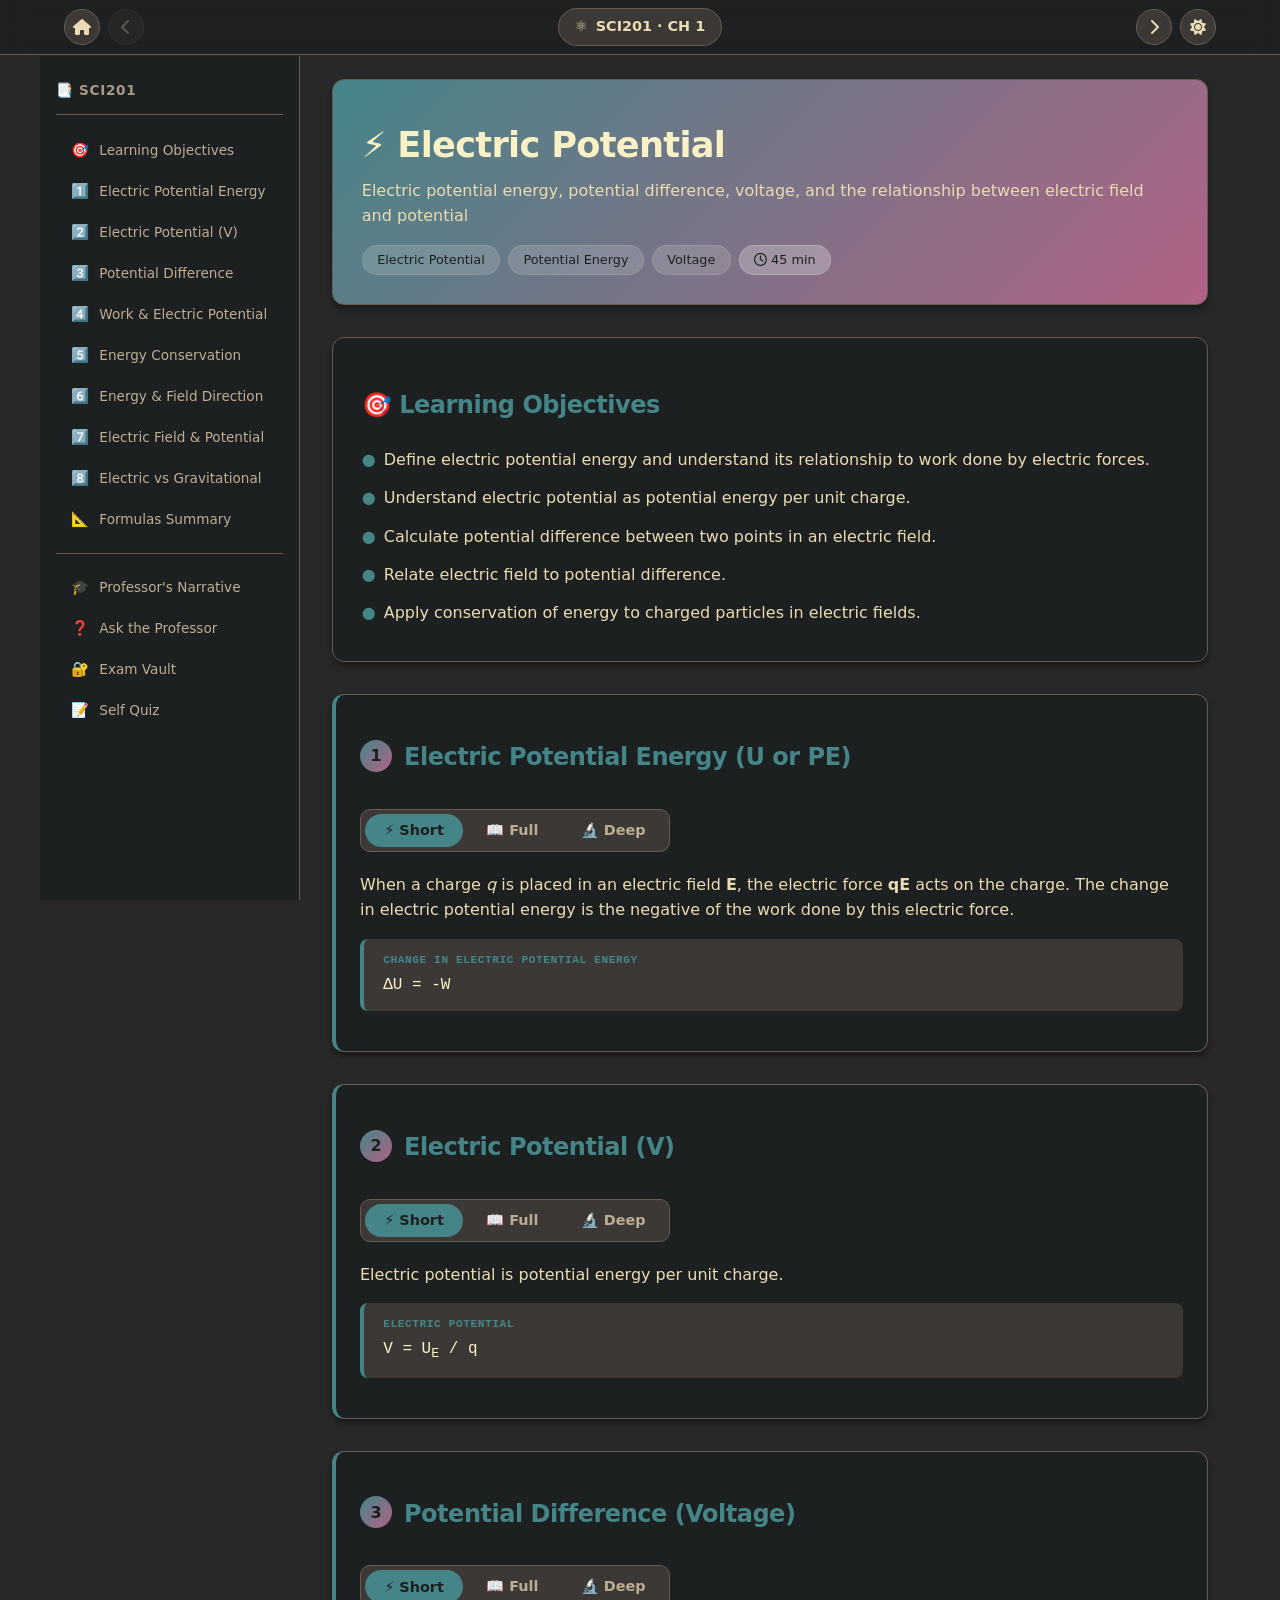
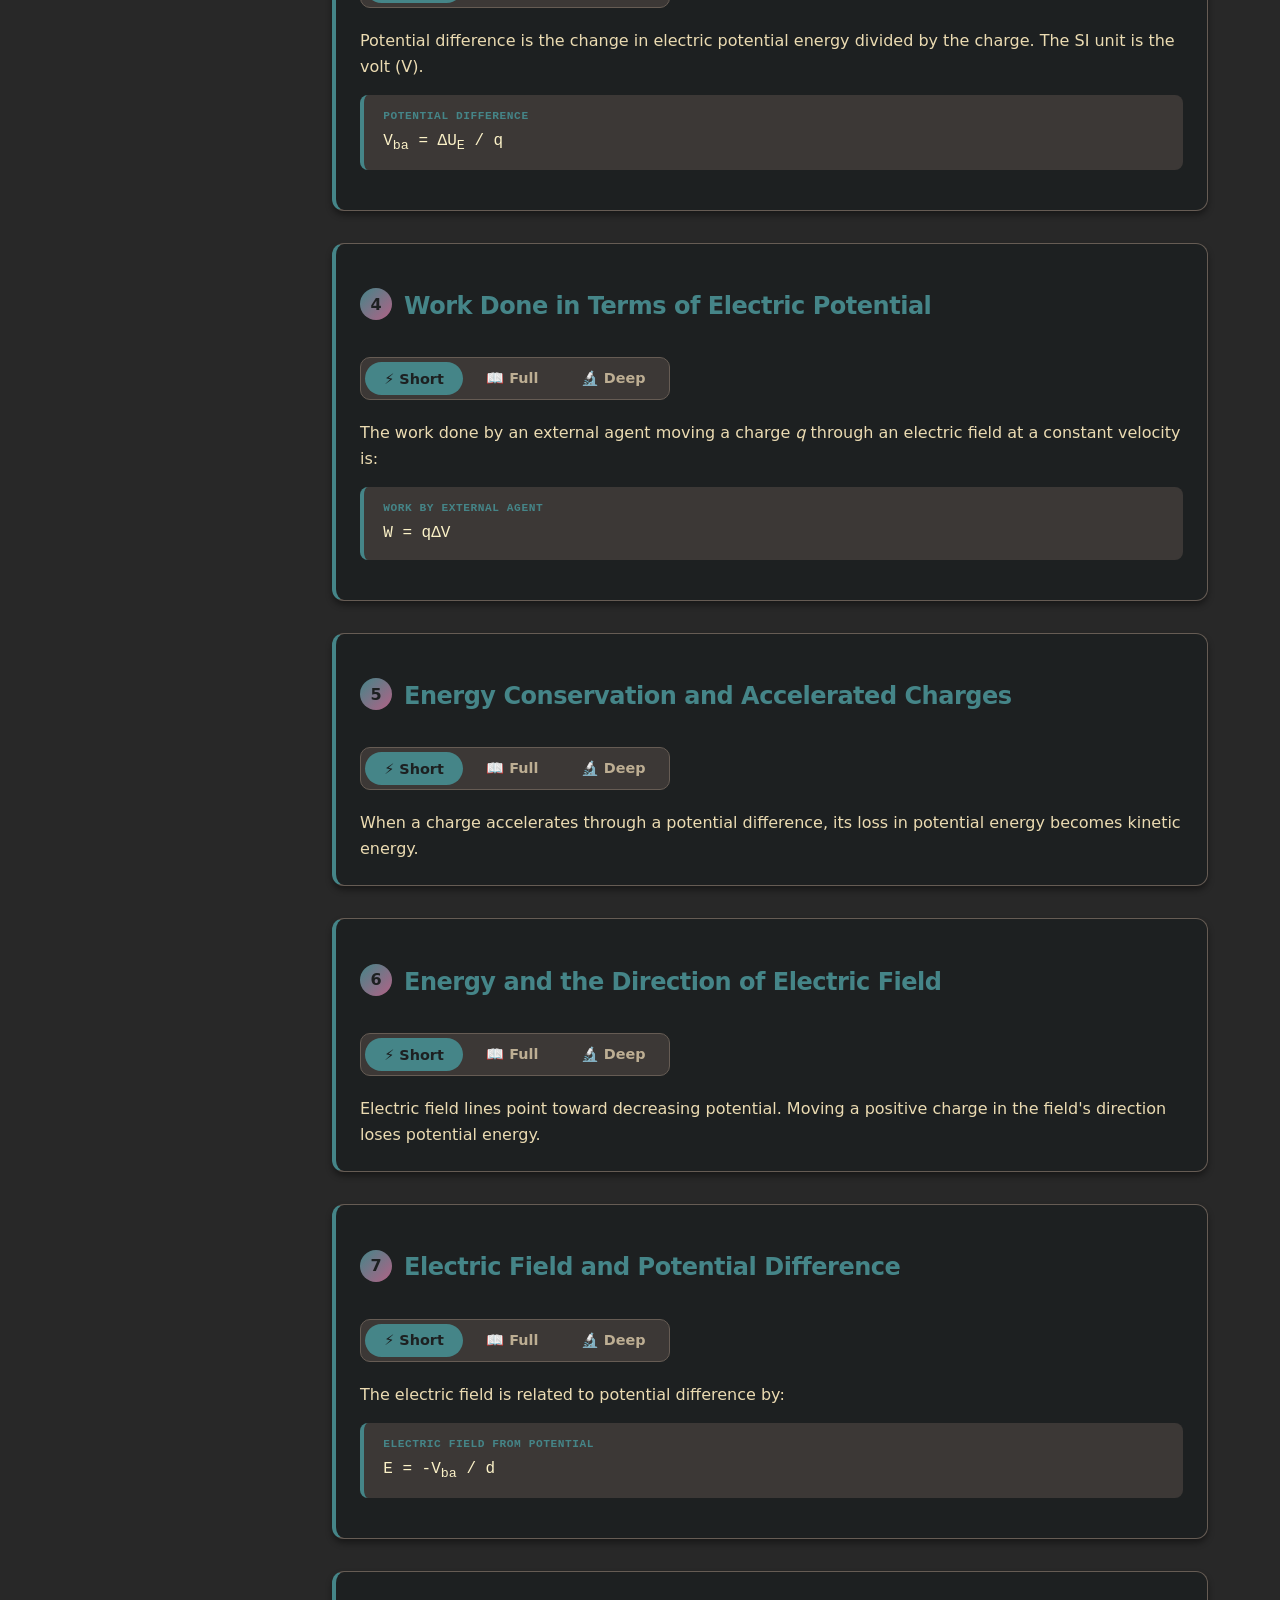
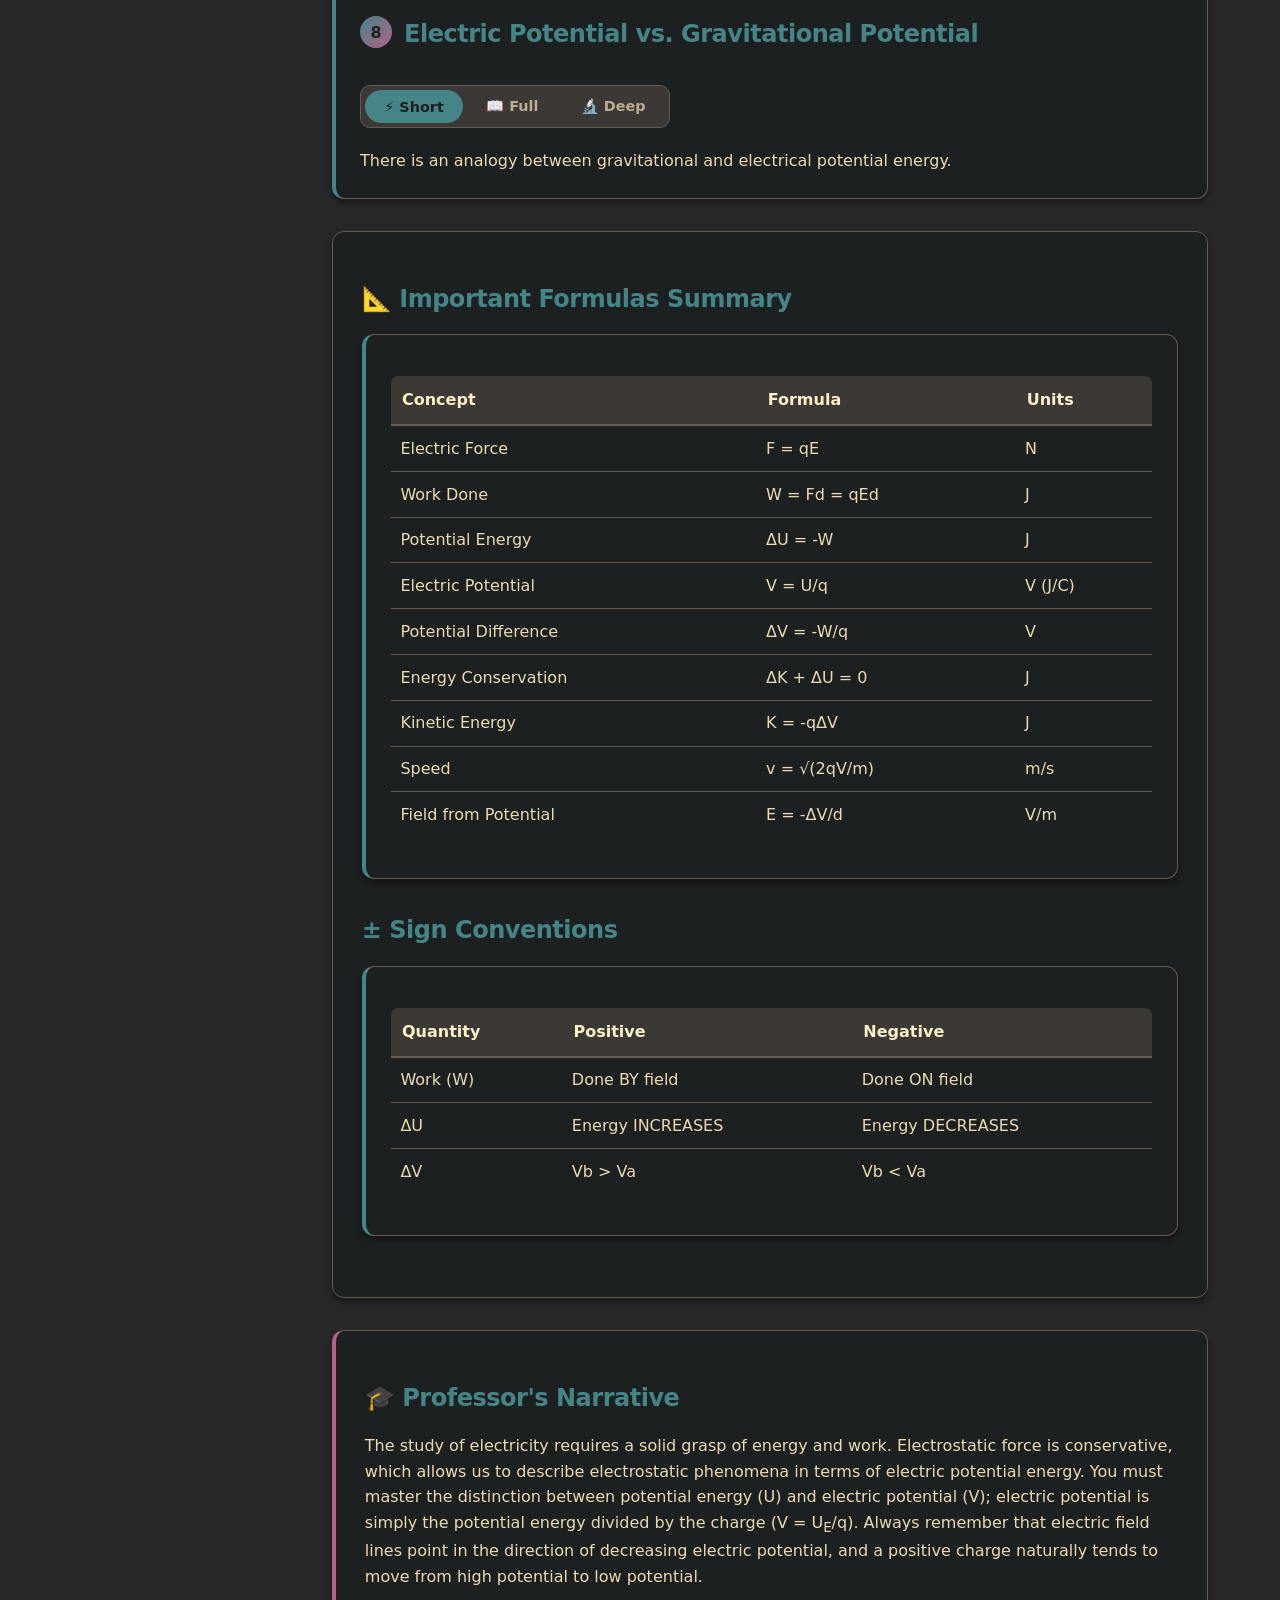
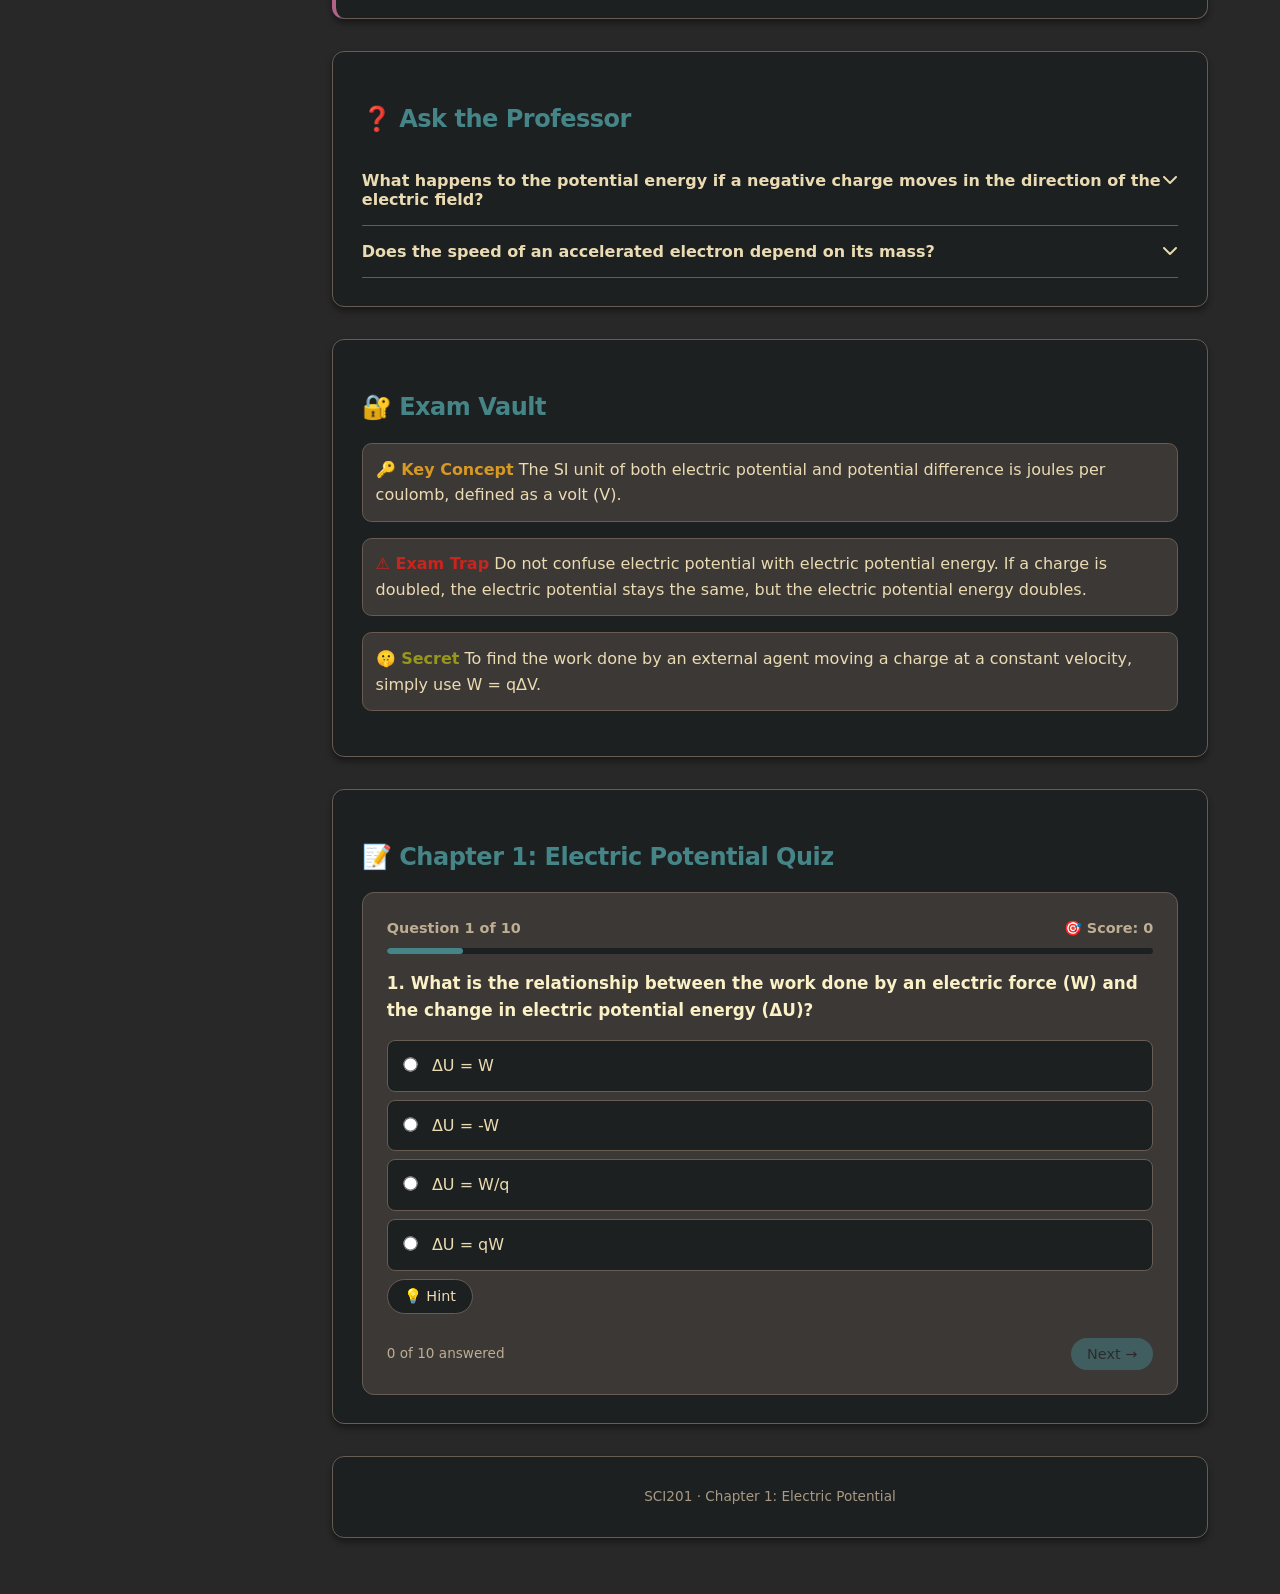
==== chapters/chapter1.html @ 14d522ec "Update badges with concept counts and quiz completion tracking" ====
<!doctype html>
<html lang="en">
    <head>
        <meta charset="UTF-8" />
        <meta
            name="viewport"
            content="width=device-width, initial-scale=1.0, user-scalable=yes"
        />
        <title>Chapter 1: Electric Potential · SCI201</title>
        <link
            rel="stylesheet"
            href="https://cdnjs.cloudflare.com/ajax/libs/font-awesome/6.5.0/css/all.min.css"
        />
        <style>
            /* ================================================================
                GRUVBOX COLOR PALETTE
                ================================================================ */
            :root {
                --bg: #fbf1c7;
                --bg0_h: #f9f5d7;
                --bg0: #fbf1c7;
                --bg1: #ebdbb2;
                --bg2: #d5c4a1;
                --bg3: #bdae93;
                --bg4: #a89984;
                --fg: #3c3836;
                --fg0: #282828;
                --fg1: #3c3836;
                --fg2: #504945;
                --fg3: #665c54;
                --fg4: #7c6f64;
                --gray: #928374;
                --red: #9d0006;
                --green: #79740e;
                --yellow: #b57614;
                --blue: #076678;
                --purple: #8f3f71;
                --aqua: #427b58;
                --orange: #d65d0e;
                --surface: var(--bg0_h);
                --surface-alt: var(--bg1);
                --text: var(--fg1);
                --text-secondary: var(--fg3);
                --text-muted: var(--fg4);
                --border: var(--bg3);
                --border-light: var(--bg2);
                --primary: var(--blue);
                --primary-light: var(--bg2);
                --accent: var(--yellow);
                --success: var(--green);
                --danger: var(--red);
                --warning: var(--orange);
                --shadow-sm: 0 1px 2px rgba(0, 0, 0, 0.05);
                --shadow:
                    0 4px 6px rgba(0, 0, 0, 0.04), 0 1px 3px rgba(0, 0, 0, 0.06);
                --radius: 12px;
                --radius-sm: 8px;
                --transition: 0.2s ease;
                --sidebar-width: 260px;
            }

            [data-theme="dark"] {
                --bg: #282828;
                --bg0_h: #1d2021;
                --bg0: #282828;
                --bg1: #3c3836;
                --bg2: #504945;
                --bg3: #665c54;
                --bg4: #7c6f64;
                --fg: #ebdbb2;
                --fg0: #fbf1c7;
                --fg1: #ebdbb2;
                --fg2: #d5c4a1;
                --fg3: #bdae93;
                --fg4: #a89984;
                --gray: #928374;
                --red: #cc241d;
                --green: #98971a;
                --yellow: #d79921;
                --blue: #458588;
                --purple: #b16286;
                --aqua: #689d6a;
                --orange: #d65d0e;
                --surface: var(--bg0_h);
                --surface-alt: var(--bg1);
                --text: var(--fg1);
                --text-secondary: var(--fg3);
                --text-muted: var(--fg4);
                --border: var(--bg3);
                --border-light: var(--bg2);
                --primary: var(--blue);
                --primary-light: var(--bg2);
                --shadow-sm: 0 1px 2px rgba(0, 0, 0, 0.3);
                --shadow: 0 4px 6px rgba(0, 0, 0, 0.4);
            }

            * {
                margin: 0;
                padding: 0;
                box-sizing: border-box;
            }

            body {
                font-family:
                    system-ui,
                    -apple-system,
                    "Segoe UI",
                    Roboto,
                    sans-serif;
                background: var(--bg);
                color: var(--text);
                line-height: 1.6;
                transition:
                    background var(--transition),
                    color var(--transition);
                min-height: 100vh;
                max-width: 1200px;
                margin: 0 auto;
                overflow-x: hidden;
            }

            .sidebar {
                width: var(--sidebar-width);
                flex-shrink: 0;
                position: sticky;
                top: 56px;
                height: calc(100vh - 56px);
                background: var(--surface);
                border-inline-end: 1px solid var(--border);
                padding: 1.5rem 1rem;
                display: flex;
                flex-direction: column;
                overflow-y: auto;
                overflow-x: hidden;
                z-index: 10;
                transition:
                    background var(--transition),
                    border-color var(--transition);
            }
            .sidebar-header {
                font-weight: 700;
                font-size: 0.85rem;
                text-transform: uppercase;
                letter-spacing: 0.05em;
                color: var(--text-muted);
                margin-bottom: 1rem;
                padding-bottom: 0.75rem;
                border-bottom: 1px solid var(--border);
            }
            .sidebar-nav {
                list-style: none;
                padding: 0;
                margin: 0;
                display: flex;
                flex-direction: column;
                gap: 2px;
            }
            .sidebar-nav li a {
                display: block;
                padding: 0.5rem 0.75rem;
                border-radius: 6px;
                color: var(--text-secondary);
                text-decoration: none;
                font-size: 0.85rem;
                font-weight: 500;
                transition: all 0.15s ease;
                border-left: 3px solid transparent;
            }
            .sidebar-nav li a:hover {
                background: var(--surface-alt);
                color: var(--text);
                border-left-color: var(--border);
            }
            .sidebar-nav li a.active {
                background: var(--primary-light);
                color: var(--primary);
                font-weight: 600;
                border-left-color: var(--primary);
            }
            .sidebar-nav li a .emoji {
                margin-right: 6px;
                font-size: 0.9rem;
            }
            .sidebar-divider {
                border: none;
                border-top: 1px solid var(--border);
                margin: 0.75rem 0;
            }

            .main-wrapper {
                flex: 1;
                min-width: 0;
                padding: 1.5rem 2rem;
            }

            header,
            section,
            footer,
            .concept-card,
            .professor-card,
            .ask-section,
            .vault-section,
            .quiz-section {
                background: var(--surface);
                border-radius: var(--radius);
                padding: 1.8rem;
                margin-bottom: 2rem;
                box-shadow: var(--shadow);
                border: 1px solid var(--border);
            }
            header {
                background: linear-gradient(135deg, var(--blue), var(--purple));
                color: var(--bg0_h);
            }
            h1,
            h2,
            h3 {
                font-weight: 600;
                letter-spacing: -0.02em;
                color: var(--fg0);
                scroll-margin-top: 1rem;
            }
            h1 {
                font-size: 2.2rem;
                margin: 0.5rem 0 0.3rem;
            }
            h2 {
                font-size: 1.5rem;
                margin: 1.2rem 0 1rem;
                display: flex;
                align-items: center;
                gap: 0.5rem;
                color: var(--primary);
            }

            .nav-btn {
                background: var(--primary);
                border: none;
                color: var(--bg0_h);
                padding: 0.5rem 1rem;
                border-radius: 2rem;
                font-weight: 500;
                text-decoration: none;
                display: inline-flex;
                align-items: center;
                gap: 0.4rem;
                font-size: 0.9rem;
                cursor: pointer;
                transition: 0.2s;
                font-family: inherit;
            }
            .nav-btn:hover {
                filter: brightness(1.1);
                text-decoration: none;
                color: var(--bg0_h);
            }
            .nav-btn:disabled {
                opacity: 0.5;
                cursor: not-allowed;
            }

            .tag-list {
                display: flex;
                flex-wrap: wrap;
                gap: 0.5rem;
                margin-top: 1rem;
            }
            .tag {
                background: rgba(255, 255, 255, 0.15);
                color: var(--bg0_h);
                padding: 0.25rem 0.9rem;
                border-radius: 2rem;
                font-size: 0.8rem;
                font-weight: 500;
                border: 1px solid rgba(255, 255, 255, 0.1);
            }
            .tag--accent {
                background: rgba(255, 255, 255, 0.25);
                border-color: rgba(255, 255, 255, 0.2);
            }

            .objectives-list {
                list-style: none;
                padding-left: 0;
            }
            .objectives-list li {
                padding: 0.4rem 0;
                display: flex;
                align-items: baseline;
                gap: 0.5rem;
                color: var(--text);
            }
            .objectives-list li::before {
                content: "●";
                color: var(--primary);
                font-weight: bold;
            }

            .concept-card {
                border-left: 4px solid var(--primary);
                padding: 1.5rem;
                scroll-margin-top: 1rem;
            }
            .concept-header {
                display: flex;
                align-items: center;
                gap: 0.75rem;
                margin-bottom: 1rem;
            }
            .concept-number {
                background: linear-gradient(135deg, var(--blue), var(--purple));
                color: var(--bg0_h);
                width: 32px;
                height: 32px;
                border-radius: 50%;
                display: flex;
                align-items: center;
                justify-content: center;
                font-weight: 700;
            }

            .depth-tabs {
                display: inline-flex;
                gap: 4px;
                margin-bottom: 20px;
                background: var(--surface-alt);
                padding: 4px;
                border-radius: 10px;
                border: 1px solid var(--border);
            }
            .depth-tab {
                background: transparent;
                border: none;
                padding: 0.5rem 1.2rem;
                font-weight: 600;
                color: var(--text-secondary);
                cursor: pointer;
                border-radius: 2rem;
                transition: 0.2s;
                font-size: 0.9rem;
                font-family: inherit;
            }
            .depth-tab.active {
                background: var(--primary);
                color: var(--bg0_h);
            }
            .depth-content {
                display: none;
                animation: fade 0.2s ease;
                color: var(--text);
            }
            .depth-content.active {
                display: block;
            }
            @keyframes fade {
                from {
                    opacity: 0.3;
                }
                to {
                    opacity: 1;
                }
            }

            .formula {
                background: var(--surface-alt);
                padding: 0.8rem 1.2rem;
                border-radius: var(--radius-sm);
                margin: 1rem 0;
                font-family: "Courier New", monospace;
                font-weight: 500;
                border-left: 4px solid var(--primary);
                color: var(--fg0);
            }
            .label {
                display: block;
                font-size: 0.7rem;
                text-transform: uppercase;
                letter-spacing: 0.05em;
                color: var(--primary);
                margin-bottom: 0.2rem;
                font-weight: 600;
            }

            .note-box {
                background: var(--accent);
                border-left: 4px solid var(--orange);
                padding: 0.8rem 1rem;
                border-radius: 0.5rem;
                margin: 1.2rem 0;
                color: var(--bg0_h);
            }
            [data-theme="light"] .note-box {
                color: var(--fg0);
                background: var(--bg2);
            }

            .comparison-table-wrap {
                overflow-x: auto;
                margin: 1rem 0;
            }
            .comparison-table {
                width: 100%;
                border-collapse: collapse;
                background: var(--surface);
                border-radius: 0.5rem;
                overflow: hidden;
                border: 1px solid var(--border);
            }
            .comparison-table th {
                background: var(--surface-alt);
                padding: 0.7rem;
                text-align: left;
                color: var(--fg0);
                border-bottom: 2px solid var(--border);
            }
            .comparison-table td {
                padding: 0.6rem;
                border-bottom: 1px solid var(--border);
                color: var(--text);
            }

            .professor-card {
                border-left: 4px solid var(--purple);
            }
            .vault-entry {
                margin-bottom: 1rem;
                padding: 0.8rem;
                border-radius: 0.6rem;
                background: var(--surface-alt);
                border: 1px solid var(--border);
                color: var(--text);
            }
            .vault-type {
                font-weight: 700;
                margin-bottom: 0.3rem;
            }
            .vault-type--key {
                color: var(--accent);
            }
            .vault-type--trap {
                color: var(--red);
            }
            .vault-type--secret {
                color: var(--green);
            }

            .accordion-item {
                border-bottom: 1px solid var(--border);
            }
            .accordion-trigger {
                width: 100%;
                background: none;
                border: none;
                text-align: left;
                padding: 1rem 0;
                font-weight: 600;
                display: flex;
                justify-content: space-between;
                color: var(--text);
                cursor: pointer;
                font-family: inherit;
                font-size: 1rem;
            }
            .accordion-body {
                max-height: 0;
                overflow: hidden;
                transition: max-height 0.3s ease;
                padding: 0 0.5rem;
                color: var(--text-secondary);
            }
            .accordion-body.open {
                max-height: 200px;
                padding-bottom: 1rem;
            }

            .quiz-card {
                background: var(--surface-alt);
                border: 1px solid var(--border);
                padding: 1.5rem;
                border-radius: var(--radius);
            }
            .quiz-header {
                display: flex;
                justify-content: space-between;
                color: var(--text-secondary);
                margin-bottom: 0.5rem;
                font-weight: 600;
                font-size: 0.9rem;
            }
            .quiz-question {
                font-weight: 600;
                color: var(--fg0);
                margin: 1rem 0;
                font-size: 1.05rem;
                line-height: 1.6;
            }
            .quiz-options label {
                display: block;
                margin: 0.5rem 0;
                cursor: pointer;
                padding: 0.75rem 1rem;
                border-radius: var(--radius-sm);
                border: 1px solid var(--border);
                transition: 0.2s;
                background: var(--surface);
                color: var(--text);
            }
            .quiz-options label:hover {
                border-color: var(--primary);
                background: var(--bg2);
            }
            .quiz-options input[type="radio"] {
                margin-right: 10px;
                accent-color: var(--primary);
                transform: scale(1.1);
            }
            .quiz-feedback {
                background: var(--surface);
                padding: 0.8rem 1rem;
                border-radius: var(--radius-sm);
                margin-top: 1rem;
                border-left: 4px solid var(--primary);
                color: var(--text);
                line-height: 1.6;
            }
            .hidden {
                display: none !important;
            }
            button {
                cursor: pointer;
            }
            footer {
                text-align: center;
                font-size: 0.85rem;
                color: var(--text-muted);
                border-top: 1px solid var(--border);
            }

            #quiz-hint-btn,
            #quiz-prev-btn {
                background: var(--surface);
                color: var(--text);
                border: 1px solid var(--border);
            }
            #quiz-hint-btn:hover,
            #quiz-prev-btn:hover {
                background: var(--primary);
                color: var(--bg0_h);
                border-color: var(--primary);
            }
            #quiz-next-btn,
            #retry-btn {
                background: var(--primary);
                color: var(--bg0_h);
                border: none;
            }
            .score-display {
                color: var(--primary);
                font-weight: 700;
                font-size: 2rem;
            }

            .sidebar-toggle {
                display: none;
                background: var(--primary);
                color: var(--bg0_h);
                border: none;
                width: 40px;
                height: 40px;
                border-radius: 50%;
                font-size: 1.2rem;
                cursor: pointer;
                box-shadow: var(--shadow);
            }

            /* Toolbar */
            .toolbar {
                position: sticky;
                top: 0;
                z-index: 50;
                width: 100vw;
                left: 0;
                right: 0;
                background: rgba(251, 241, 199, 0.85);
                backdrop-filter: blur(12px);
                -webkit-backdrop-filter: blur(12px);
                border-bottom: 1px solid var(--border);
                padding: 0.5rem calc((100vw - 1200px) / 2 + 1.5rem);
                display: flex;
                align-items: center;
                justify-content: space-between;
                gap: 1rem;
                margin-left: calc(-50vw + 600px);
                margin-right: calc(-50vw + 600px);
            }
            [data-theme="dark"] .toolbar {
                background: rgba(29, 32, 33, 0.9);
            }
            .toolbar-left,
            .toolbar-right {
                display: flex;
                align-items: center;
                gap: 0.5rem;
            }
            .toolbar-center {
                display: flex;
                align-items: center;
                gap: 0.5rem;
                font-weight: 700;
                font-size: 0.9rem;
                color: var(--text);
                background: var(--surface-alt);
                padding: 0.4rem 1rem;
                border-radius: 2rem;
                border: 1px solid var(--border);
            }
            .toolbar-btn {
                background: var(--surface-alt);
                border: 1px solid var(--border);
                color: var(--text);
                width: 36px;
                height: 36px;
                border-radius: 50%;
                display: flex;
                align-items: center;
                justify-content: center;
                cursor: pointer;
                text-decoration: none;
                font-size: 1rem;
                transition: all 0.2s ease;
            }
            .toolbar-btn:hover {
                background: var(--primary);
                color: var(--bg0_h);
                border-color: var(--aqua);
            }
            .toolbar-btn.disabled-btn {
                opacity: 0.3;
                cursor: not-allowed;
                pointer-events: none;
            }

            /* MOBILE */
            @media (max-width: 900px) {
                body {
                    flex-direction: column;
                }
                .sidebar {
                    display: none !important;
                }
                .sidebar-toggle {
                    display: flex !important;
                    position: static !important;
                    margin: 0;
                }
                .toolbar-hamburger {
                    display: none !important;
                }
                .toolbar {
                    width: 100%;
                    margin-left: 0;
                    margin-right: 0;
                    padding: 0.5rem 1rem;
                    left: 0;
                    right: 0;
                }
                .concept-number {
                    min-width: 32px;
                    min-height: 32px;
                    width: auto;
                    height: auto;
                    padding: 0.25rem 0.5rem;
                    flex-shrink: 0;
                }
                html,
                body {
                    overflow-x: hidden;
                    width: 100%;
                }
                .main-wrapper {
                    padding: 1rem;
                    width: 100%;
                }
            }
    .scroll-top-btn { position: fixed; bottom: 2rem; right: 2rem; z-index: 100; background: var(--primary); color: var(--bg0_h); border: none; width: 44px; height: 44px; border-radius: 50%; font-size: 1.2rem; cursor: pointer; box-shadow: var(--shadow); display: none; align-items: center; justify-content: center; transition: all 0.3s ease; } .scroll-top-btn.visible { display: flex; } .scroll-top-btn:hover { filter: brightness(1.1); transform: translateY(-2px); } @media (max-width: 900px) { .scroll-top-btn { bottom: 1.5rem; right: 1.5rem; } }
        </style>
    </head>
    <body>
        <aside class="sidebar" id="sidebar">
            <div class="sidebar-header">📑 SCI201</div>
            <ul class="sidebar-nav">
                <li>
                    <a href="#objectives"
                        ><span class="emoji">🎯</span> Learning Objectives</a
                    >
                </li>
                <li>
                    <a href="#concept1"
                        ><span class="emoji">1️⃣</span> Electric Potential
                        Energy</a
                    >
                </li>
                <li>
                    <a href="#concept2"
                        ><span class="emoji">2️⃣</span> Electric Potential (V)</a
                    >
                </li>
                <li>
                    <a href="#concept3"
                        ><span class="emoji">3️⃣</span> Potential Difference</a
                    >
                </li>
                <li>
                    <a href="#concept4"
                        ><span class="emoji">4️⃣</span> Work & Electric
                        Potential</a
                    >
                </li>
                <li>
                    <a href="#concept5"
                        ><span class="emoji">5️⃣</span> Energy Conservation</a
                    >
                </li>
                <li>
                    <a href="#concept6"
                        ><span class="emoji">6️⃣</span> Energy & Field
                        Direction</a
                    >
                </li>
                <li>
                    <a href="#concept7"
                        ><span class="emoji">7️⃣</span> Electric Field &
                        Potential</a
                    >
                </li>
                <li>
                    <a href="#concept8"
                        ><span class="emoji">8️⃣</span> Electric vs
                        Gravitational</a
                    >
                </li>
                <li>
                    <a href="#formulas"
                        ><span class="emoji">📐</span> Formulas Summary</a
                    >
                </li>
                <hr class="sidebar-divider" />
                <li>
                    <a href="#narrative"
                        ><span class="emoji">🎓</span> Professor's Narrative</a
                    >
                </li>
                <li>
                    <a href="#ask-professor"
                        ><span class="emoji">❓</span> Ask the Professor</a
                    >
                </li>
                <li>
                    <a href="#exam-vault"
                        ><span class="emoji">🔐</span> Exam Vault</a
                    >
                </li>
                <li>
                    <a href="#quiz"><span class="emoji">📝</span> Self Quiz</a>
                </li>
            </ul>
        </aside>

        <div class="main-wrapper">
            <header>
                <h1>⚡ Electric Potential</h1>
                <p style="color: var(--fg)">
                    Electric potential energy, potential difference, voltage,
                    and the relationship between electric field and potential
                </p>
                <div class="tag-list">
                    <span class="tag">Electric Potential</span>
                    <span class="tag">Potential Energy</span>
                    <span class="tag">Voltage</span>
                    <span class="tag tag--accent"
                        ><i class="fa-regular fa-clock"></i> 45 min</span
                    >
                </div>
            </header>
            <main>
                <section id="objectives">
                    <h2>🎯 Learning Objectives</h2>
                    <ul class="objectives-list">
                        <li>
                            Define electric potential energy and understand its
                            relationship to work done by electric forces.
                        </li>
                        <li>
                            Understand electric potential as potential energy
                            per unit charge.
                        </li>
                        <li>
                            Calculate potential difference between two points in
                            an electric field.
                        </li>
                        <li>Relate electric field to potential difference.</li>
                        <li>
                            Apply conservation of energy to charged particles in
                            electric fields.
                        </li>
                    </ul>
                </section>

                <div class="concept-card" id="concept1">
                    <div class="concept-header">
                        <span class="concept-number">1</span>
                        <h2>Electric Potential Energy (U or PE)</h2>
                    </div>
                    <div class="depth-tabs">
                        <button class="depth-tab active" data-layer="short">
                            ⚡ Short</button
                        ><button class="depth-tab" data-layer="full">
                            📖 Full</button
                        ><button class="depth-tab" data-layer="deep">
                            🔬 Deep
                        </button>
                    </div>
                    <div data-layer="short" class="depth-content active">
                        <p>
                            When a charge <em>q</em> is placed in an electric
                            field <strong>E</strong>, the electric force
                            <strong>qE</strong> acts on the charge. The change
                            in electric potential energy is the negative of the
                            work done by this electric force.
                        </p>
                        <div class="formula">
                            <span class="label"
                                >Change in Electric Potential Energy</span
                            >
                            ΔU = -W
                        </div>
                    </div>
                    <div data-layer="full" class="depth-content">
                        <p>
                            Electrostatic force is conservative, which allows us
                            to describe electrostatic phenomena in terms of
                            electric potential energy. When a charge
                            <em>q</em> is free to move in an electric field
                            <strong>E</strong>, the electric field will do work
                            on the charge, given as:
                        </p>
                        <div class="formula">
                            <span class="label"
                                >Work Done by Electric Force</span
                            >
                            W = qEd
                        </div>
                        <p>
                            The change in electric potential energy of the
                            charge-field system is the negative of the work done
                            by the electric force:
                        </p>
                        <div class="formula">
                            <span class="label"
                                >Relationship Between Work and Potential
                                Energy</span
                            >
                            ΔU = -W
                        </div>
                    </div>
                    <div data-layer="deep" class="depth-content">
                        <p>
                            For a finite displacement of a charge from a high
                            potential point (a) to a low potential point (b),
                            the change of potential energy is:
                        </p>
                        <div class="formula">
                            <span class="label">Potential Energy Change</span>
                            U<sub>b</sub> - U<sub>a</sub> = -qEd
                        </div>
                        <p>
                            where <em>d</em> is the distance between the
                            charges. For a potential energy to exist, there must
                            be a system of two or more charges. A positive
                            charge naturally tends to move from a high potential
                            to a low potential.
                        </p>
                    </div>
                </div>
                <div class="concept-card" id="concept2">
                    <div class="concept-header">
                        <span class="concept-number">2</span>
                        <h2>Electric Potential (V)</h2>
                    </div>
                    <div class="depth-tabs">
                        <button class="depth-tab active" data-layer="short">
                            ⚡ Short</button
                        ><button class="depth-tab" data-layer="full">
                            📖 Full</button
                        ><button class="depth-tab" data-layer="deep">
                            🔬 Deep
                        </button>
                    </div>
                    <div data-layer="short" class="depth-content active">
                        <p>
                            Electric potential is potential energy per unit
                            charge.
                        </p>
                        <div class="formula">
                            <span class="label">Electric Potential</span> V =
                            U<sub>E</sub> / q
                        </div>
                    </div>
                    <div data-layer="full" class="depth-content">
                        <p>
                            Dividing the potential energy by the charge provides
                            a physical quantity called the electric potential
                            (or simply the potential), denoted as
                            <strong>V</strong>. The formula is given as:
                        </p>
                        <div class="formula">
                            <span class="label"
                                >Definition of Electric Potential</span
                            >
                            V = U<sub>E</sub> / q
                        </div>
                    </div>
                    <div data-layer="deep" class="depth-content">
                        <p>
                            Electric potential depends only on the source charge
                            distribution and has a specific value at every point
                            in an electric field. Because potential energy is a
                            scalar quantity, electric potential is also a scalar
                            quantity.
                        </p>
                    </div>
                </div>
                <div class="concept-card" id="concept3">
                    <div class="concept-header">
                        <span class="concept-number">3</span>
                        <h2>Potential Difference (Voltage)</h2>
                    </div>
                    <div class="depth-tabs">
                        <button class="depth-tab active" data-layer="short">
                            ⚡ Short</button
                        ><button class="depth-tab" data-layer="full">
                            📖 Full</button
                        ><button class="depth-tab" data-layer="deep">
                            🔬 Deep
                        </button>
                    </div>
                    <div data-layer="short" class="depth-content active">
                        <p>
                            Potential difference is the change in electric
                            potential energy divided by the charge. The SI unit
                            is the volt (V).
                        </p>
                        <div class="formula">
                            <span class="label">Potential Difference</span>
                            V<sub>ba</sub> = ΔU<sub>E</sub> / q
                        </div>
                    </div>
                    <div data-layer="full" class="depth-content">
                        <p>
                            The potential difference ΔV = V<sub>ba</sub> = V<sub
                                >b</sub
                            >
                            - V<sub>a</sub> between two points in an electric
                            field is defined as the change in electric potential
                            energy of the system when a charge <em>q</em> is
                            moved between the points, divided by the charge:
                        </p>
                        <div class="formula">
                            <span class="label"
                                >Potential Difference Definition</span
                            >
                            V<sub>ba</sub> = (U<sub>b</sub> - U<sub>a</sub>) / q
                        </div>
                    </div>
                    <div data-layer="deep" class="depth-content">
                        <p>
                            The difference in potential energy is equal to the
                            negative of the work W<sub>ba</sub> done by the
                            electric field to move the charge from a to b.
                            Therefore, the potential difference is:
                        </p>
                        <div class="formula">
                            <span class="label"
                                >Potential Difference in Terms of Work</span
                            >
                            V<sub>ba</sub> = ΔV = -W<sub>ba</sub> / q
                        </div>
                        <p>
                            The SI unit of both electric potential and potential
                            difference is joules per coulomb, which is defined
                            as a volt (V): 1 V = 1 J/C.
                        </p>
                    </div>
                </div>
                <div class="concept-card" id="concept4">
                    <div class="concept-header">
                        <span class="concept-number">4</span>
                        <h2>Work Done in Terms of Electric Potential</h2>
                    </div>
                    <div class="depth-tabs">
                        <button class="depth-tab active" data-layer="short">
                            ⚡ Short</button
                        ><button class="depth-tab" data-layer="full">
                            📖 Full</button
                        ><button class="depth-tab" data-layer="deep">
                            🔬 Deep
                        </button>
                    </div>
                    <div data-layer="short" class="depth-content active">
                        <p>
                            The work done by an external agent moving a charge
                            <em>q</em> through an electric field at a constant
                            velocity is:
                        </p>
                        <div class="formula">
                            <span class="label">Work by External Agent</span> W
                            = qΔV
                        </div>
                    </div>
                    <div data-layer="full" class="depth-content">
                        <p>
                            If an agent moves a charge from point a to point b
                            without changing the kinetic energy of the charge,
                            the agent performs work that changes the potential
                            energy of the system.
                        </p>
                    </div>
                    <div data-layer="deep" class="depth-content">
                        <p>
                            This relationship is expressed as W =
                            ΔU<sub>E</sub>. Consequently, the work done by an
                            external agent in moving a charge <em>q</em> through
                            an electric field at a constant velocity is
                            calculated as:
                        </p>
                        <div class="formula">
                            <span class="label"
                                >Work Done by External Agent</span
                            >
                            W = qΔV
                        </div>
                    </div>
                </div>
                <div class="concept-card" id="concept5">
                    <div class="concept-header">
                        <span class="concept-number">5</span>
                        <h2>Energy Conservation and Accelerated Charges</h2>
                    </div>
                    <div class="depth-tabs">
                        <button class="depth-tab active" data-layer="short">
                            ⚡ Short</button
                        ><button class="depth-tab" data-layer="full">
                            📖 Full</button
                        ><button class="depth-tab" data-layer="deep">
                            🔬 Deep
                        </button>
                    </div>
                    <div data-layer="short" class="depth-content active">
                        <p>
                            When a charge accelerates through a potential
                            difference, its loss in potential energy becomes
                            kinetic energy.
                        </p>
                    </div>
                    <div data-layer="full" class="depth-content">
                        <p>
                            By the conservation of energy, the potential energy
                            lost by a charged particle becomes kinetic energy
                            (KE). The equation is:
                        </p>
                        <div class="formula">
                            <span class="label">Conservation of Energy</span>
                            ΔKE + ΔPE = 0 → ΔKE = -ΔPE
                        </div>
                    </div>
                    <div data-layer="deep" class="depth-content">
                        <p>
                            For an electron starting from rest, the initial
                            kinetic energy is zero, so the final KE =
                            -qV<sub>ba</sub>. While electric potential energy
                            depends only on charge and voltage (not mass), the
                            final speed of the particle does depend on its mass.
                            Additionally, negative electrons are attracted
                            toward a positive electrode and repelled from a
                            negative electrode.
                        </p>
                    </div>
                </div>
                <div class="concept-card" id="concept6">
                    <div class="concept-header">
                        <span class="concept-number">6</span>
                        <h2>Energy and the Direction of Electric Field</h2>
                    </div>
                    <div class="depth-tabs">
                        <button class="depth-tab active" data-layer="short">
                            ⚡ Short</button
                        ><button class="depth-tab" data-layer="full">
                            📖 Full</button
                        ><button class="depth-tab" data-layer="deep">
                            🔬 Deep
                        </button>
                    </div>
                    <div data-layer="short" class="depth-content active">
                        <p>
                            Electric field lines point toward decreasing
                            potential. Moving a positive charge in the field's
                            direction loses potential energy.
                        </p>
                    </div>
                    <div data-layer="full" class="depth-content">
                        <p>
                            Electric field lines always point in the direction
                            of decreasing electric potential. A system
                            consisting of a positive charge and an electric
                            field loses electric potential energy when the
                            charge moves in the direction of the field.
                        </p>
                    </div>
                    <div data-layer="deep" class="depth-content">
                        <p>
                            The electric field does work on a positive charge
                            when it moves in the field's direction, causing it
                            to gain kinetic energy while the system's potential
                            energy decreases by an equal amount. Conversely, a
                            system with a negative charge gains potential energy
                            when moving in the direction of the field. For a
                            negative charge to move in the direction of the
                            field, an external agent must do positive work on
                            the charge.
                        </p>
                    </div>
                </div>
                <div class="concept-card" id="concept7">
                    <div class="concept-header">
                        <span class="concept-number">7</span>
                        <h2>Electric Field and Potential Difference</h2>
                    </div>
                    <div class="depth-tabs">
                        <button class="depth-tab active" data-layer="short">
                            ⚡ Short</button
                        ><button class="depth-tab" data-layer="full">
                            📖 Full</button
                        ><button class="depth-tab" data-layer="deep">
                            🔬 Deep
                        </button>
                    </div>
                    <div data-layer="short" class="depth-content active">
                        <p>
                            The electric field is related to potential
                            difference by:
                        </p>
                        <div class="formula">
                            <span class="label"
                                >Electric Field from Potential</span
                            >
                            E = -V<sub>ba</sub> / d
                        </div>
                    </div>
                    <div data-layer="full" class="depth-content">
                        <p>
                            The relationship between a uniform electric field
                            <strong>E</strong> and potential difference V<sub
                                >ba</sub
                            >
                            is:
                        </p>
                        <div class="formula">
                            <span class="label"
                                >Uniform Field Relationship</span
                            >
                            E = -V<sub>ba</sub> / d = -(V<sub>b</sub> -
                            V<sub>a</sub>) / d
                        </div>
                        <p>
                            where <em>d</em> is the distance between the points.
                        </p>
                    </div>
                    <div data-layer="deep" class="depth-content">
                        <p>
                            The negative sign in the equation indicates that the
                            electric field is directed from a higher potential
                            to a lower potential. Because potential difference
                            has the unit of electric field times distance, the
                            SI unit of the electric field (N/C) can be expressed
                            as volts per meter: 1 N/C = 1 V/m.
                        </p>
                    </div>
                </div>
                <div class="concept-card" id="concept8">
                    <div class="concept-header">
                        <span class="concept-number">8</span>
                        <h2>Electric Potential vs. Gravitational Potential</h2>
                    </div>
                    <div class="depth-tabs">
                        <button class="depth-tab active" data-layer="short">
                            ⚡ Short</button
                        ><button class="depth-tab" data-layer="full">
                            📖 Full</button
                        ><button class="depth-tab" data-layer="deep">
                            🔬 Deep
                        </button>
                    </div>
                    <div data-layer="short" class="depth-content active">
                        <p>
                            There is an analogy between gravitational and
                            electrical potential energy.
                        </p>
                    </div>
                    <div data-layer="full" class="depth-content">
                        <p>
                            An analogy exists between gravitational and
                            electrical potential energy; just as a more massive
                            rock has more potential energy, so does a larger
                            charge.
                        </p>
                    </div>
                    <div data-layer="deep" class="depth-content">
                        <p>
                            If a charge <em>Q</em> in an electric field is
                            replaced by a charge <em>2Q</em>, the electric
                            potential stays the same, but the electric potential
                            energy of the system doubles.
                        </p>
                    </div>
                </div>

                <section id="formulas">
                    <h2>📐 Important Formulas Summary</h2>
                    <div class="concept-card">
                        <div class="comparison-table-wrap">
                            <table class="comparison-table">
                                <thead>
                                    <tr>
                                        <th>Concept</th>
                                        <th>Formula</th>
                                        <th>Units</th>
                                    </tr>
                                </thead>
                                <tbody>
                                    <tr>
                                        <td>Electric Force</td>
                                        <td>F = qE</td>
                                        <td>N</td>
                                    </tr>
                                    <tr>
                                        <td>Work Done</td>
                                        <td>W = Fd = qEd</td>
                                        <td>J</td>
                                    </tr>
                                    <tr>
                                        <td>Potential Energy</td>
                                        <td>ΔU = -W</td>
                                        <td>J</td>
                                    </tr>
                                    <tr>
                                        <td>Electric Potential</td>
                                        <td>V = U/q</td>
                                        <td>V (J/C)</td>
                                    </tr>
                                    <tr>
                                        <td>Potential Difference</td>
                                        <td>ΔV = -W/q</td>
                                        <td>V</td>
                                    </tr>
                                    <tr>
                                        <td>Energy Conservation</td>
                                        <td>ΔK + ΔU = 0</td>
                                        <td>J</td>
                                    </tr>
                                    <tr>
                                        <td>Kinetic Energy</td>
                                        <td>K = -qΔV</td>
                                        <td>J</td>
                                    </tr>
                                    <tr>
                                        <td>Speed</td>
                                        <td>v = √(2qV/m)</td>
                                        <td>m/s</td>
                                    </tr>
                                    <tr>
                                        <td>Field from Potential</td>
                                        <td>E = -ΔV/d</td>
                                        <td>V/m</td>
                                    </tr>
                                </tbody>
                            </table>
                        </div>
                    </div>
                    <h2>± Sign Conventions</h2>
                    <div class="concept-card">
                        <div class="comparison-table-wrap">
                            <table class="comparison-table">
                                <thead>
                                    <tr>
                                        <th>Quantity</th>
                                        <th>Positive</th>
                                        <th>Negative</th>
                                    </tr>
                                </thead>
                                <tbody>
                                    <tr>
                                        <td>Work (W)</td>
                                        <td>Done BY field</td>
                                        <td>Done ON field</td>
                                    </tr>
                                    <tr>
                                        <td>ΔU</td>
                                        <td>Energy INCREASES</td>
                                        <td>Energy DECREASES</td>
                                    </tr>
                                    <tr>
                                        <td>ΔV</td>
                                        <td>Vb > Va</td>
                                        <td>Vb < Va</td>
                                    </tr>
                                </tbody>
                            </table>
                        </div>
                    </div>
                </section>

                <section class="professor-card" id="narrative">
                    <h2>🎓 Professor's Narrative</h2>
                    <p>
                        The study of electricity requires a solid grasp of
                        energy and work. Electrostatic force is conservative,
                        which allows us to describe electrostatic phenomena in
                        terms of electric potential energy. You must master the
                        distinction between potential energy (U) and electric
                        potential (V); electric potential is simply the
                        potential energy divided by the charge (V =
                        U<sub>E</sub>/q). Always remember that electric field
                        lines point in the direction of decreasing electric
                        potential, and a positive charge naturally tends to move
                        from high potential to low potential.
                    </p>
                </section>
                <section class="ask-section" id="ask-professor">
                    <h2>❓ Ask the Professor</h2>
                    <div class="accordion">
                        <div class="accordion-item">
                            <button class="accordion-trigger">
                                What happens to the potential energy if a
                                negative charge moves in the direction of the
                                electric field?
                                <i class="fa-solid fa-chevron-down"></i>
                            </button>
                            <div class="accordion-body">
                                <p>
                                    A system consisting of a negative charge and
                                    an electric field gains potential energy
                                    when the charge moves in the direction of
                                    the field.
                                </p>
                            </div>
                        </div>
                        <div class="accordion-item">
                            <button class="accordion-trigger">
                                Does the speed of an accelerated electron depend
                                on its mass?
                                <i class="fa-solid fa-chevron-down"></i>
                            </button>
                            <div class="accordion-body">
                                <p>
                                    Yes, while the electric potential energy
                                    does not depend on mass, the final speed of
                                    the electron does depend on its mass m.
                                </p>
                            </div>
                        </div>
                    </div>
                </section>
                <section class="vault-section" id="exam-vault">
                    <h2>🔐 Exam Vault</h2>
                    <div class="vault-entry">
                        <span class="vault-type vault-type--key"
                            >🔑 Key Concept</span
                        >
                        The SI unit of both electric potential and potential
                        difference is joules per coulomb, defined as a volt (V).
                    </div>
                    <div class="vault-entry">
                        <span class="vault-type vault-type--trap"
                            >⚠️ Exam Trap</span
                        >
                        Do not confuse electric potential with electric
                        potential energy. If a charge is doubled, the electric
                        potential stays the same, but the electric potential
                        energy doubles.
                    </div>
                    <div class="vault-entry">
                        <span class="vault-type vault-type--secret"
                            >🤫 Secret</span
                        >
                        To find the work done by an external agent moving a
                        charge at a constant velocity, simply use W = qΔV.
                    </div>
                </section>
                <section class="quiz-section" id="quiz">
                    <h2>📝 Chapter 1: Electric Potential Quiz</h2>
                    <div id="quiz-container"></div>
                </section>
            </main>
            <footer>SCI201 · Chapter 1: Electric Potential</footer>
        </div>

        <script>
            (function () {
                window.toggleTheme = function () {
                    const html = document.documentElement;
                    const cur = html.getAttribute("data-theme");
                    const next = cur === "dark" ? "light" : "dark";
                    html.setAttribute("data-theme", next);
                    localStorage.setItem("garden_theme", next);
                };
                const saved = localStorage.getItem("garden_theme") || "dark";
                document.documentElement.setAttribute("data-theme", saved);

                document.querySelectorAll(".depth-tabs").forEach((tabGroup) => {
                    const card = tabGroup.closest(".concept-card");
                    if (!card) return;
                    const tabs = tabGroup.querySelectorAll(".depth-tab");
                    const contents = card.querySelectorAll(".depth-content");
                    tabs.forEach((tab) => {
                        tab.addEventListener("click", function () {
                            const layer = this.dataset.layer;
                            tabs.forEach((t) => t.classList.remove("active"));
                            this.classList.add("active");
                            contents.forEach((c) => {
                                c.classList.remove("active");
                                if (c.dataset.layer === layer)
                                    c.classList.add("active");
                            });
                        });
                    });
                });

                document
                    .querySelectorAll(".accordion-trigger")
                    .forEach((btn) => {
                        btn.addEventListener("click", function () {
                            const body = this.nextElementSibling;
                            const isOpen = body.classList.contains("open");
                            const section = this.closest(".accordion");
                            section
                                .querySelectorAll(".accordion-body")
                                .forEach((b) => b.classList.remove("open"));
                            if (!isOpen) body.classList.add("open");
                        });
                    });

                const currentStatus = localStorage.getItem("chapter_1_status");
                if (!currentStatus || currentStatus === "not-started") {
                    localStorage.setItem("chapter_1_status", "viewed");
                }
            })();
        </script>
        <script src="../js/quiz.js"></script>
        <script>
            initQuiz({
                chapterNum: 1,
                quizData: [
                    {
                        question:
                            "1. What is the relationship between the work done by an electric force (W) and the change in electric potential energy (ΔU)?",
                        options: ["ΔU = W", "ΔU = -W", "ΔU = W/q", "ΔU = qW"],
                        correct: 1,
                        explanation:
                            "The electric field does work on the charge, and the potential energy of the system changes by the negative of that work.",
                        hint: "The electric field does work on the charge, and the potential energy of the system changes by the negative of that work.",
                    },
                    {
                        question: "2. Electric potential (V) is defined as:",
                        options: [
                            "Force per unit charge",
                            "Work per unit charge",
                            "Potential energy per unit charge",
                            "Electric field per unit charge",
                        ],
                        correct: 2,
                        explanation: "Look at the formula V = U/q.",
                        hint: "Look at the formula V = U/q.",
                    },
                    {
                        question:
                            "3. Which of the following is true regarding electric potential?",
                        options: [
                            "It is a vector quantity.",
                            "It is a scalar quantity.",
                            "It only exists if a charge is moving.",
                            "It is measured in Newtons.",
                        ],
                        correct: 1,
                        explanation:
                            "Potential energy is a scalar; therefore, potential is also a scalar.",
                        hint: "Potential energy is a scalar; therefore, potential is also a scalar.",
                    },
                    {
                        question:
                            "4. What is the SI unit for electric potential difference?",
                        options: ["Joule", "Newton", "Coulomb", "Volt"],
                        correct: 3,
                        explanation: "It is defined as Joules per Coulomb.",
                        hint: "It is defined as Joules per Coulomb.",
                    },
                    {
                        question:
                            "5. How does a positive charge move in an electric field naturally?",
                        options: [
                            "From low potential to high potential",
                            "From high potential to low potential",
                            "It stays at the same potential",
                            "It moves perpendicular to the electric field",
                        ],
                        correct: 1,
                        explanation:
                            "Positive charges follow the direction of the electric field lines, which point toward decreasing potential.",
                        hint: "Positive charges follow the direction of the electric field lines, which point toward decreasing potential.",
                    },
                    {
                        question:
                            "6. For a uniform electric field, what is the formula relating electric field (E), potential difference (Vba), and distance (d)?",
                        options: [
                            "E = Vba × d",
                            "E = Vba / d",
                            "E = -Vba / d",
                            "E = d / Vba",
                        ],
                        correct: 2,
                        explanation:
                            "The negative sign indicates the direction of the field relative to the potential drop.",
                        hint: "The negative sign indicates the direction of the field relative to the potential drop.",
                    },
                    {
                        question:
                            "7. If you double the test charge q in a fixed electric field, what happens to the electric potential V?",
                        options: [
                            "It doubles.",
                            "It is halved.",
                            "It stays the same.",
                            "It quadruples.",
                        ],
                        correct: 2,
                        explanation:
                            "V is a property of the field's position, not the charge placed in it.",
                        hint: "V is a property of the field's position, not the charge placed in it.",
                    },
                    {
                        question:
                            "8. If an external agent moves a charge q through a potential difference ΔV at a constant velocity, the work done is:",
                        options: [
                            "W = q ΔV",
                            "W = ΔV / q",
                            "W = 0",
                            "W = q² ΔV",
                        ],
                        correct: 0,
                        explanation:
                            "Work is required to change the system's potential energy.",
                        hint: "Work is required to change the system's potential energy.",
                    },
                    {
                        question: "9. The unit 1 N/C is equivalent to:",
                        options: ["1 J/m", "1 V/m", "1 C/m", "1 J/V"],
                        correct: 1,
                        explanation: "Use the relationship E = V/d.",
                        hint: "Use the relationship E = V/d.",
                    },
                    {
                        question:
                            "10. When a charged particle is accelerated by an electric field, its change in kinetic energy (ΔK) is related to its change in potential energy (ΔU) by:",
                        options: ["ΔK = ΔU", "ΔK = -ΔU", "ΔK = 1/ΔU", "ΔK = 0"],
                        correct: 1,
                        explanation:
                            "Use the principle of conservation of energy: ΔK + ΔU = 0.",
                        hint: "Use the principle of conservation of energy: ΔK + ΔU = 0.",
                    },
                ],
            });
        </script>
    <button class="scroll-top-btn" onclick="window.scrollTo({top:0,behavior:'smooth'})" title="Back to top"><i class="fa-solid fa-arrow-up"></i></button>
        <script src="../js/toolbar.js"></script>
    </body>
</html>
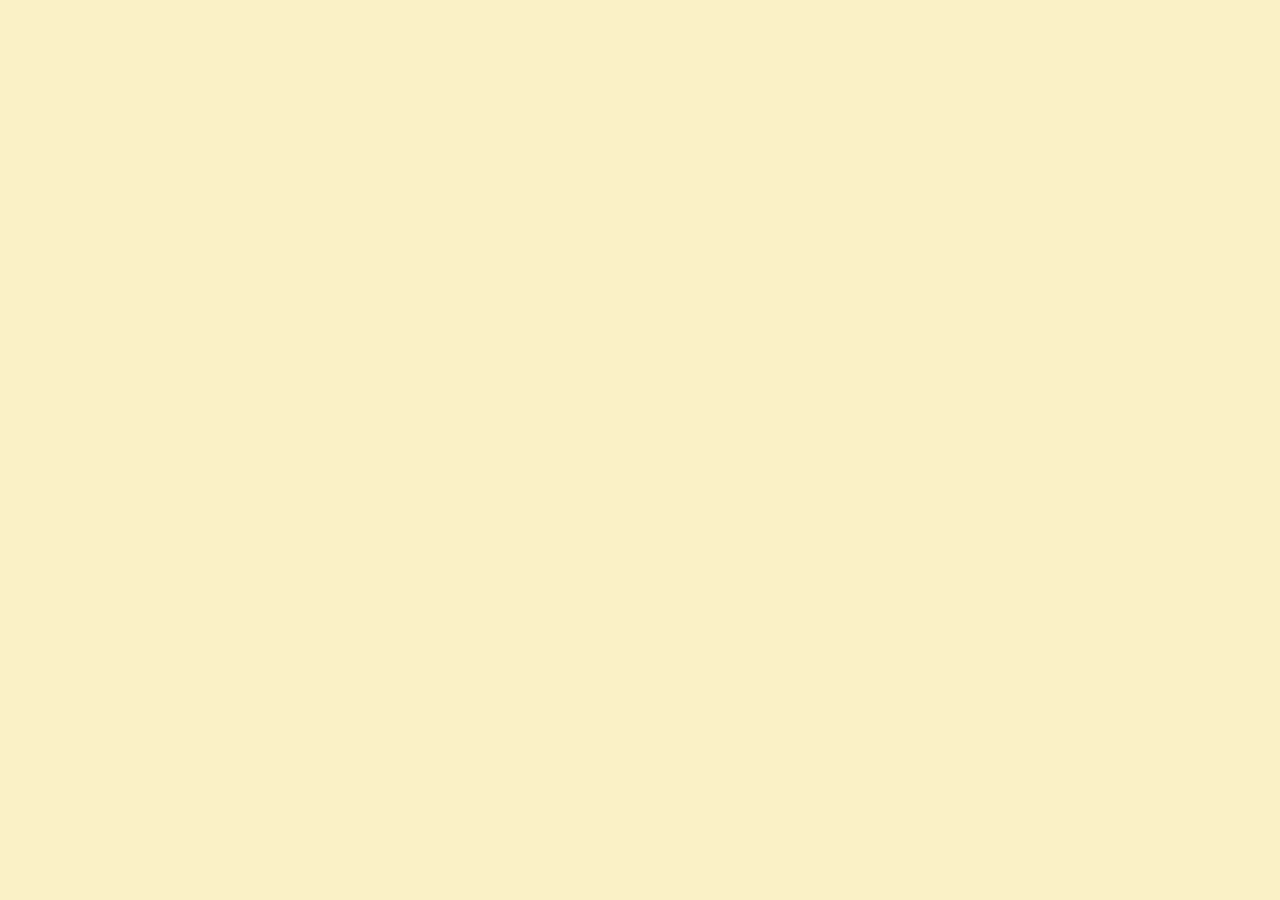
==== commit c5fc5135: "Fix scroll-top-btn CSS placement" ====
--- a/chapters/chapter1.html
+++ b/chapters/chapter1.html
@@ -682,903 +682,3 @@
                     width: 100%;
                 }
             }
-    .scroll-top-btn { position: fixed; bottom: 2rem; right: 2rem; z-index: 100; background: var(--primary); color: var(--bg0_h); border: none; width: 44px; height: 44px; border-radius: 50%; font-size: 1.2rem; cursor: pointer; box-shadow: var(--shadow); display: none; align-items: center; justify-content: center; transition: all 0.3s ease; } .scroll-top-btn.visible { display: flex; } .scroll-top-btn:hover { filter: brightness(1.1); transform: translateY(-2px); } @media (max-width: 900px) { .scroll-top-btn { bottom: 1.5rem; right: 1.5rem; } }
-        </style>
-    </head>
-    <body>
-        <aside class="sidebar" id="sidebar">
-            <div class="sidebar-header">📑 SCI201</div>
-            <ul class="sidebar-nav">
-                <li>
-                    <a href="#objectives"
-                        ><span class="emoji">🎯</span> Learning Objectives</a
-                    >
-                </li>
-                <li>
-                    <a href="#concept1"
-                        ><span class="emoji">1️⃣</span> Electric Potential
-                        Energy</a
-                    >
-                </li>
-                <li>
-                    <a href="#concept2"
-                        ><span class="emoji">2️⃣</span> Electric Potential (V)</a
-                    >
-                </li>
-                <li>
-                    <a href="#concept3"
-                        ><span class="emoji">3️⃣</span> Potential Difference</a
-                    >
-                </li>
-                <li>
-                    <a href="#concept4"
-                        ><span class="emoji">4️⃣</span> Work & Electric
-                        Potential</a
-                    >
-                </li>
-                <li>
-                    <a href="#concept5"
-                        ><span class="emoji">5️⃣</span> Energy Conservation</a
-                    >
-                </li>
-                <li>
-                    <a href="#concept6"
-                        ><span class="emoji">6️⃣</span> Energy & Field
-                        Direction</a
-                    >
-                </li>
-                <li>
-                    <a href="#concept7"
-                        ><span class="emoji">7️⃣</span> Electric Field &
-                        Potential</a
-                    >
-                </li>
-                <li>
-                    <a href="#concept8"
-                        ><span class="emoji">8️⃣</span> Electric vs
-                        Gravitational</a
-                    >
-                </li>
-                <li>
-                    <a href="#formulas"
-                        ><span class="emoji">📐</span> Formulas Summary</a
-                    >
-                </li>
-                <hr class="sidebar-divider" />
-                <li>
-                    <a href="#narrative"
-                        ><span class="emoji">🎓</span> Professor's Narrative</a
-                    >
-                </li>
-                <li>
-                    <a href="#ask-professor"
-                        ><span class="emoji">❓</span> Ask the Professor</a
-                    >
-                </li>
-                <li>
-                    <a href="#exam-vault"
-                        ><span class="emoji">🔐</span> Exam Vault</a
-                    >
-                </li>
-                <li>
-                    <a href="#quiz"><span class="emoji">📝</span> Self Quiz</a>
-                </li>
-            </ul>
-        </aside>
-
-        <div class="main-wrapper">
-            <header>
-                <h1>⚡ Electric Potential</h1>
-                <p style="color: var(--fg)">
-                    Electric potential energy, potential difference, voltage,
-                    and the relationship between electric field and potential
-                </p>
-                <div class="tag-list">
-                    <span class="tag">Electric Potential</span>
-                    <span class="tag">Potential Energy</span>
-                    <span class="tag">Voltage</span>
-                    <span class="tag tag--accent"
-                        ><i class="fa-regular fa-clock"></i> 45 min</span
-                    >
-                </div>
-            </header>
-            <main>
-                <section id="objectives">
-                    <h2>🎯 Learning Objectives</h2>
-                    <ul class="objectives-list">
-                        <li>
-                            Define electric potential energy and understand its
-                            relationship to work done by electric forces.
-                        </li>
-                        <li>
-                            Understand electric potential as potential energy
-                            per unit charge.
-                        </li>
-                        <li>
-                            Calculate potential difference between two points in
-                            an electric field.
-                        </li>
-                        <li>Relate electric field to potential difference.</li>
-                        <li>
-                            Apply conservation of energy to charged particles in
-                            electric fields.
-                        </li>
-                    </ul>
-                </section>
-
-                <div class="concept-card" id="concept1">
-                    <div class="concept-header">
-                        <span class="concept-number">1</span>
-                        <h2>Electric Potential Energy (U or PE)</h2>
-                    </div>
-                    <div class="depth-tabs">
-                        <button class="depth-tab active" data-layer="short">
-                            ⚡ Short</button
-                        ><button class="depth-tab" data-layer="full">
-                            📖 Full</button
-                        ><button class="depth-tab" data-layer="deep">
-                            🔬 Deep
-                        </button>
-                    </div>
-                    <div data-layer="short" class="depth-content active">
-                        <p>
-                            When a charge <em>q</em> is placed in an electric
-                            field <strong>E</strong>, the electric force
-                            <strong>qE</strong> acts on the charge. The change
-                            in electric potential energy is the negative of the
-                            work done by this electric force.
-                        </p>
-                        <div class="formula">
-                            <span class="label"
-                                >Change in Electric Potential Energy</span
-                            >
-                            ΔU = -W
-                        </div>
-                    </div>
-                    <div data-layer="full" class="depth-content">
-                        <p>
-                            Electrostatic force is conservative, which allows us
-                            to describe electrostatic phenomena in terms of
-                            electric potential energy. When a charge
-                            <em>q</em> is free to move in an electric field
-                            <strong>E</strong>, the electric field will do work
-                            on the charge, given as:
-                        </p>
-                        <div class="formula">
-                            <span class="label"
-                                >Work Done by Electric Force</span
-                            >
-                            W = qEd
-                        </div>
-                        <p>
-                            The change in electric potential energy of the
-                            charge-field system is the negative of the work done
-                            by the electric force:
-                        </p>
-                        <div class="formula">
-                            <span class="label"
-                                >Relationship Between Work and Potential
-                                Energy</span
-                            >
-                            ΔU = -W
-                        </div>
-                    </div>
-                    <div data-layer="deep" class="depth-content">
-                        <p>
-                            For a finite displacement of a charge from a high
-                            potential point (a) to a low potential point (b),
-                            the change of potential energy is:
-                        </p>
-                        <div class="formula">
-                            <span class="label">Potential Energy Change</span>
-                            U<sub>b</sub> - U<sub>a</sub> = -qEd
-                        </div>
-                        <p>
-                            where <em>d</em> is the distance between the
-                            charges. For a potential energy to exist, there must
-                            be a system of two or more charges. A positive
-                            charge naturally tends to move from a high potential
-                            to a low potential.
-                        </p>
-                    </div>
-                </div>
-                <div class="concept-card" id="concept2">
-                    <div class="concept-header">
-                        <span class="concept-number">2</span>
-                        <h2>Electric Potential (V)</h2>
-                    </div>
-                    <div class="depth-tabs">
-                        <button class="depth-tab active" data-layer="short">
-                            ⚡ Short</button
-                        ><button class="depth-tab" data-layer="full">
-                            📖 Full</button
-                        ><button class="depth-tab" data-layer="deep">
-                            🔬 Deep
-                        </button>
-                    </div>
-                    <div data-layer="short" class="depth-content active">
-                        <p>
-                            Electric potential is potential energy per unit
-                            charge.
-                        </p>
-                        <div class="formula">
-                            <span class="label">Electric Potential</span> V =
-                            U<sub>E</sub> / q
-                        </div>
-                    </div>
-                    <div data-layer="full" class="depth-content">
-                        <p>
-                            Dividing the potential energy by the charge provides
-                            a physical quantity called the electric potential
-                            (or simply the potential), denoted as
-                            <strong>V</strong>. The formula is given as:
-                        </p>
-                        <div class="formula">
-                            <span class="label"
-                                >Definition of Electric Potential</span
-                            >
-                            V = U<sub>E</sub> / q
-                        </div>
-                    </div>
-                    <div data-layer="deep" class="depth-content">
-                        <p>
-                            Electric potential depends only on the source charge
-                            distribution and has a specific value at every point
-                            in an electric field. Because potential energy is a
-                            scalar quantity, electric potential is also a scalar
-                            quantity.
-                        </p>
-                    </div>
-                </div>
-                <div class="concept-card" id="concept3">
-                    <div class="concept-header">
-                        <span class="concept-number">3</span>
-                        <h2>Potential Difference (Voltage)</h2>
-                    </div>
-                    <div class="depth-tabs">
-                        <button class="depth-tab active" data-layer="short">
-                            ⚡ Short</button
-                        ><button class="depth-tab" data-layer="full">
-                            📖 Full</button
-                        ><button class="depth-tab" data-layer="deep">
-                            🔬 Deep
-                        </button>
-                    </div>
-                    <div data-layer="short" class="depth-content active">
-                        <p>
-                            Potential difference is the change in electric
-                            potential energy divided by the charge. The SI unit
-                            is the volt (V).
-                        </p>
-                        <div class="formula">
-                            <span class="label">Potential Difference</span>
-                            V<sub>ba</sub> = ΔU<sub>E</sub> / q
-                        </div>
-                    </div>
-                    <div data-layer="full" class="depth-content">
-                        <p>
-                            The potential difference ΔV = V<sub>ba</sub> = V<sub
-                                >b</sub
-                            >
-                            - V<sub>a</sub> between two points in an electric
-                            field is defined as the change in electric potential
-                            energy of the system when a charge <em>q</em> is
-                            moved between the points, divided by the charge:
-                        </p>
-                        <div class="formula">
-                            <span class="label"
-                                >Potential Difference Definition</span
-                            >
-                            V<sub>ba</sub> = (U<sub>b</sub> - U<sub>a</sub>) / q
-                        </div>
-                    </div>
-                    <div data-layer="deep" class="depth-content">
-                        <p>
-                            The difference in potential energy is equal to the
-                            negative of the work W<sub>ba</sub> done by the
-                            electric field to move the charge from a to b.
-                            Therefore, the potential difference is:
-                        </p>
-                        <div class="formula">
-                            <span class="label"
-                                >Potential Difference in Terms of Work</span
-                            >
-                            V<sub>ba</sub> = ΔV = -W<sub>ba</sub> / q
-                        </div>
-                        <p>
-                            The SI unit of both electric potential and potential
-                            difference is joules per coulomb, which is defined
-                            as a volt (V): 1 V = 1 J/C.
-                        </p>
-                    </div>
-                </div>
-                <div class="concept-card" id="concept4">
-                    <div class="concept-header">
-                        <span class="concept-number">4</span>
-                        <h2>Work Done in Terms of Electric Potential</h2>
-                    </div>
-                    <div class="depth-tabs">
-                        <button class="depth-tab active" data-layer="short">
-                            ⚡ Short</button
-                        ><button class="depth-tab" data-layer="full">
-                            📖 Full</button
-                        ><button class="depth-tab" data-layer="deep">
-                            🔬 Deep
-                        </button>
-                    </div>
-                    <div data-layer="short" class="depth-content active">
-                        <p>
-                            The work done by an external agent moving a charge
-                            <em>q</em> through an electric field at a constant
-                            velocity is:
-                        </p>
-                        <div class="formula">
-                            <span class="label">Work by External Agent</span> W
-                            = qΔV
-                        </div>
-                    </div>
-                    <div data-layer="full" class="depth-content">
-                        <p>
-                            If an agent moves a charge from point a to point b
-                            without changing the kinetic energy of the charge,
-                            the agent performs work that changes the potential
-                            energy of the system.
-                        </p>
-                    </div>
-                    <div data-layer="deep" class="depth-content">
-                        <p>
-                            This relationship is expressed as W =
-                            ΔU<sub>E</sub>. Consequently, the work done by an
-                            external agent in moving a charge <em>q</em> through
-                            an electric field at a constant velocity is
-                            calculated as:
-                        </p>
-                        <div class="formula">
-                            <span class="label"
-                                >Work Done by External Agent</span
-                            >
-                            W = qΔV
-                        </div>
-                    </div>
-                </div>
-                <div class="concept-card" id="concept5">
-                    <div class="concept-header">
-                        <span class="concept-number">5</span>
-                        <h2>Energy Conservation and Accelerated Charges</h2>
-                    </div>
-                    <div class="depth-tabs">
-                        <button class="depth-tab active" data-layer="short">
-                            ⚡ Short</button
-                        ><button class="depth-tab" data-layer="full">
-                            📖 Full</button
-                        ><button class="depth-tab" data-layer="deep">
-                            🔬 Deep
-                        </button>
-                    </div>
-                    <div data-layer="short" class="depth-content active">
-                        <p>
-                            When a charge accelerates through a potential
-                            difference, its loss in potential energy becomes
-                            kinetic energy.
-                        </p>
-                    </div>
-                    <div data-layer="full" class="depth-content">
-                        <p>
-                            By the conservation of energy, the potential energy
-                            lost by a charged particle becomes kinetic energy
-                            (KE). The equation is:
-                        </p>
-                        <div class="formula">
-                            <span class="label">Conservation of Energy</span>
-                            ΔKE + ΔPE = 0 → ΔKE = -ΔPE
-                        </div>
-                    </div>
-                    <div data-layer="deep" class="depth-content">
-                        <p>
-                            For an electron starting from rest, the initial
-                            kinetic energy is zero, so the final KE =
-                            -qV<sub>ba</sub>. While electric potential energy
-                            depends only on charge and voltage (not mass), the
-                            final speed of the particle does depend on its mass.
-                            Additionally, negative electrons are attracted
-                            toward a positive electrode and repelled from a
-                            negative electrode.
-                        </p>
-                    </div>
-                </div>
-                <div class="concept-card" id="concept6">
-                    <div class="concept-header">
-                        <span class="concept-number">6</span>
-                        <h2>Energy and the Direction of Electric Field</h2>
-                    </div>
-                    <div class="depth-tabs">
-                        <button class="depth-tab active" data-layer="short">
-                            ⚡ Short</button
-                        ><button class="depth-tab" data-layer="full">
-                            📖 Full</button
-                        ><button class="depth-tab" data-layer="deep">
-                            🔬 Deep
-                        </button>
-                    </div>
-                    <div data-layer="short" class="depth-content active">
-                        <p>
-                            Electric field lines point toward decreasing
-                            potential. Moving a positive charge in the field's
-                            direction loses potential energy.
-                        </p>
-                    </div>
-                    <div data-layer="full" class="depth-content">
-                        <p>
-                            Electric field lines always point in the direction
-                            of decreasing electric potential. A system
-                            consisting of a positive charge and an electric
-                            field loses electric potential energy when the
-                            charge moves in the direction of the field.
-                        </p>
-                    </div>
-                    <div data-layer="deep" class="depth-content">
-                        <p>
-                            The electric field does work on a positive charge
-                            when it moves in the field's direction, causing it
-                            to gain kinetic energy while the system's potential
-                            energy decreases by an equal amount. Conversely, a
-                            system with a negative charge gains potential energy
-                            when moving in the direction of the field. For a
-                            negative charge to move in the direction of the
-                            field, an external agent must do positive work on
-                            the charge.
-                        </p>
-                    </div>
-                </div>
-                <div class="concept-card" id="concept7">
-                    <div class="concept-header">
-                        <span class="concept-number">7</span>
-                        <h2>Electric Field and Potential Difference</h2>
-                    </div>
-                    <div class="depth-tabs">
-                        <button class="depth-tab active" data-layer="short">
-                            ⚡ Short</button
-                        ><button class="depth-tab" data-layer="full">
-                            📖 Full</button
-                        ><button class="depth-tab" data-layer="deep">
-                            🔬 Deep
-                        </button>
-                    </div>
-                    <div data-layer="short" class="depth-content active">
-                        <p>
-                            The electric field is related to potential
-                            difference by:
-                        </p>
-                        <div class="formula">
-                            <span class="label"
-                                >Electric Field from Potential</span
-                            >
-                            E = -V<sub>ba</sub> / d
-                        </div>
-                    </div>
-                    <div data-layer="full" class="depth-content">
-                        <p>
-                            The relationship between a uniform electric field
-                            <strong>E</strong> and potential difference V<sub
-                                >ba</sub
-                            >
-                            is:
-                        </p>
-                        <div class="formula">
-                            <span class="label"
-                                >Uniform Field Relationship</span
-                            >
-                            E = -V<sub>ba</sub> / d = -(V<sub>b</sub> -
-                            V<sub>a</sub>) / d
-                        </div>
-                        <p>
-                            where <em>d</em> is the distance between the points.
-                        </p>
-                    </div>
-                    <div data-layer="deep" class="depth-content">
-                        <p>
-                            The negative sign in the equation indicates that the
-                            electric field is directed from a higher potential
-                            to a lower potential. Because potential difference
-                            has the unit of electric field times distance, the
-                            SI unit of the electric field (N/C) can be expressed
-                            as volts per meter: 1 N/C = 1 V/m.
-                        </p>
-                    </div>
-                </div>
-                <div class="concept-card" id="concept8">
-                    <div class="concept-header">
-                        <span class="concept-number">8</span>
-                        <h2>Electric Potential vs. Gravitational Potential</h2>
-                    </div>
-                    <div class="depth-tabs">
-                        <button class="depth-tab active" data-layer="short">
-                            ⚡ Short</button
-                        ><button class="depth-tab" data-layer="full">
-                            📖 Full</button
-                        ><button class="depth-tab" data-layer="deep">
-                            🔬 Deep
-                        </button>
-                    </div>
-                    <div data-layer="short" class="depth-content active">
-                        <p>
-                            There is an analogy between gravitational and
-                            electrical potential energy.
-                        </p>
-                    </div>
-                    <div data-layer="full" class="depth-content">
-                        <p>
-                            An analogy exists between gravitational and
-                            electrical potential energy; just as a more massive
-                            rock has more potential energy, so does a larger
-                            charge.
-                        </p>
-                    </div>
-                    <div data-layer="deep" class="depth-content">
-                        <p>
-                            If a charge <em>Q</em> in an electric field is
-                            replaced by a charge <em>2Q</em>, the electric
-                            potential stays the same, but the electric potential
-                            energy of the system doubles.
-                        </p>
-                    </div>
-                </div>
-
-                <section id="formulas">
-                    <h2>📐 Important Formulas Summary</h2>
-                    <div class="concept-card">
-                        <div class="comparison-table-wrap">
-                            <table class="comparison-table">
-                                <thead>
-                                    <tr>
-                                        <th>Concept</th>
-                                        <th>Formula</th>
-                                        <th>Units</th>
-                                    </tr>
-                                </thead>
-                                <tbody>
-                                    <tr>
-                                        <td>Electric Force</td>
-                                        <td>F = qE</td>
-                                        <td>N</td>
-                                    </tr>
-                                    <tr>
-                                        <td>Work Done</td>
-                                        <td>W = Fd = qEd</td>
-                                        <td>J</td>
-                                    </tr>
-                                    <tr>
-                                        <td>Potential Energy</td>
-                                        <td>ΔU = -W</td>
-                                        <td>J</td>
-                                    </tr>
-                                    <tr>
-                                        <td>Electric Potential</td>
-                                        <td>V = U/q</td>
-                                        <td>V (J/C)</td>
-                                    </tr>
-                                    <tr>
-                                        <td>Potential Difference</td>
-                                        <td>ΔV = -W/q</td>
-                                        <td>V</td>
-                                    </tr>
-                                    <tr>
-                                        <td>Energy Conservation</td>
-                                        <td>ΔK + ΔU = 0</td>
-                                        <td>J</td>
-                                    </tr>
-                                    <tr>
-                                        <td>Kinetic Energy</td>
-                                        <td>K = -qΔV</td>
-                                        <td>J</td>
-                                    </tr>
-                                    <tr>
-                                        <td>Speed</td>
-                                        <td>v = √(2qV/m)</td>
-                                        <td>m/s</td>
-                                    </tr>
-                                    <tr>
-                                        <td>Field from Potential</td>
-                                        <td>E = -ΔV/d</td>
-                                        <td>V/m</td>
-                                    </tr>
-                                </tbody>
-                            </table>
-                        </div>
-                    </div>
-                    <h2>± Sign Conventions</h2>
-                    <div class="concept-card">
-                        <div class="comparison-table-wrap">
-                            <table class="comparison-table">
-                                <thead>
-                                    <tr>
-                                        <th>Quantity</th>
-                                        <th>Positive</th>
-                                        <th>Negative</th>
-                                    </tr>
-                                </thead>
-                                <tbody>
-                                    <tr>
-                                        <td>Work (W)</td>
-                                        <td>Done BY field</td>
-                                        <td>Done ON field</td>
-                                    </tr>
-                                    <tr>
-                                        <td>ΔU</td>
-                                        <td>Energy INCREASES</td>
-                                        <td>Energy DECREASES</td>
-                                    </tr>
-                                    <tr>
-                                        <td>ΔV</td>
-                                        <td>Vb > Va</td>
-                                        <td>Vb < Va</td>
-                                    </tr>
-                                </tbody>
-                            </table>
-                        </div>
-                    </div>
-                </section>
-
-                <section class="professor-card" id="narrative">
-                    <h2>🎓 Professor's Narrative</h2>
-                    <p>
-                        The study of electricity requires a solid grasp of
-                        energy and work. Electrostatic force is conservative,
-                        which allows us to describe electrostatic phenomena in
-                        terms of electric potential energy. You must master the
-                        distinction between potential energy (U) and electric
-                        potential (V); electric potential is simply the
-                        potential energy divided by the charge (V =
-                        U<sub>E</sub>/q). Always remember that electric field
-                        lines point in the direction of decreasing electric
-                        potential, and a positive charge naturally tends to move
-                        from high potential to low potential.
-                    </p>
-                </section>
-                <section class="ask-section" id="ask-professor">
-                    <h2>❓ Ask the Professor</h2>
-                    <div class="accordion">
-                        <div class="accordion-item">
-                            <button class="accordion-trigger">
-                                What happens to the potential energy if a
-                                negative charge moves in the direction of the
-                                electric field?
-                                <i class="fa-solid fa-chevron-down"></i>
-                            </button>
-                            <div class="accordion-body">
-                                <p>
-                                    A system consisting of a negative charge and
-                                    an electric field gains potential energy
-                                    when the charge moves in the direction of
-                                    the field.
-                                </p>
-                            </div>
-                        </div>
-                        <div class="accordion-item">
-                            <button class="accordion-trigger">
-                                Does the speed of an accelerated electron depend
-                                on its mass?
-                                <i class="fa-solid fa-chevron-down"></i>
-                            </button>
-                            <div class="accordion-body">
-                                <p>
-                                    Yes, while the electric potential energy
-                                    does not depend on mass, the final speed of
-                                    the electron does depend on its mass m.
-                                </p>
-                            </div>
-                        </div>
-                    </div>
-                </section>
-                <section class="vault-section" id="exam-vault">
-                    <h2>🔐 Exam Vault</h2>
-                    <div class="vault-entry">
-                        <span class="vault-type vault-type--key"
-                            >🔑 Key Concept</span
-                        >
-                        The SI unit of both electric potential and potential
-                        difference is joules per coulomb, defined as a volt (V).
-                    </div>
-                    <div class="vault-entry">
-                        <span class="vault-type vault-type--trap"
-                            >⚠️ Exam Trap</span
-                        >
-                        Do not confuse electric potential with electric
-                        potential energy. If a charge is doubled, the electric
-                        potential stays the same, but the electric potential
-                        energy doubles.
-                    </div>
-                    <div class="vault-entry">
-                        <span class="vault-type vault-type--secret"
-                            >🤫 Secret</span
-                        >
-                        To find the work done by an external agent moving a
-                        charge at a constant velocity, simply use W = qΔV.
-                    </div>
-                </section>
-                <section class="quiz-section" id="quiz">
-                    <h2>📝 Chapter 1: Electric Potential Quiz</h2>
-                    <div id="quiz-container"></div>
-                </section>
-            </main>
-            <footer>SCI201 · Chapter 1: Electric Potential</footer>
-        </div>
-
-        <script>
-            (function () {
-                window.toggleTheme = function () {
-                    const html = document.documentElement;
-                    const cur = html.getAttribute("data-theme");
-                    const next = cur === "dark" ? "light" : "dark";
-                    html.setAttribute("data-theme", next);
-                    localStorage.setItem("garden_theme", next);
-                };
-                const saved = localStorage.getItem("garden_theme") || "dark";
-                document.documentElement.setAttribute("data-theme", saved);
-
-                document.querySelectorAll(".depth-tabs").forEach((tabGroup) => {
-                    const card = tabGroup.closest(".concept-card");
-                    if (!card) return;
-                    const tabs = tabGroup.querySelectorAll(".depth-tab");
-                    const contents = card.querySelectorAll(".depth-content");
-                    tabs.forEach((tab) => {
-                        tab.addEventListener("click", function () {
-                            const layer = this.dataset.layer;
-                            tabs.forEach((t) => t.classList.remove("active"));
-                            this.classList.add("active");
-                            contents.forEach((c) => {
-                                c.classList.remove("active");
-                                if (c.dataset.layer === layer)
-                                    c.classList.add("active");
-                            });
-                        });
-                    });
-                });
-
-                document
-                    .querySelectorAll(".accordion-trigger")
-                    .forEach((btn) => {
-                        btn.addEventListener("click", function () {
-                            const body = this.nextElementSibling;
-                            const isOpen = body.classList.contains("open");
-                            const section = this.closest(".accordion");
-                            section
-                                .querySelectorAll(".accordion-body")
-                                .forEach((b) => b.classList.remove("open"));
-                            if (!isOpen) body.classList.add("open");
-                        });
-                    });
-
-                const currentStatus = localStorage.getItem("chapter_1_status");
-                if (!currentStatus || currentStatus === "not-started") {
-                    localStorage.setItem("chapter_1_status", "viewed");
-                }
-            })();
-        </script>
-        <script src="../js/quiz.js"></script>
-        <script>
-            initQuiz({
-                chapterNum: 1,
-                quizData: [
-                    {
-                        question:
-                            "1. What is the relationship between the work done by an electric force (W) and the change in electric potential energy (ΔU)?",
-                        options: ["ΔU = W", "ΔU = -W", "ΔU = W/q", "ΔU = qW"],
-                        correct: 1,
-                        explanation:
-                            "The electric field does work on the charge, and the potential energy of the system changes by the negative of that work.",
-                        hint: "The electric field does work on the charge, and the potential energy of the system changes by the negative of that work.",
-                    },
-                    {
-                        question: "2. Electric potential (V) is defined as:",
-                        options: [
-                            "Force per unit charge",
-                            "Work per unit charge",
-                            "Potential energy per unit charge",
-                            "Electric field per unit charge",
-                        ],
-                        correct: 2,
-                        explanation: "Look at the formula V = U/q.",
-                        hint: "Look at the formula V = U/q.",
-                    },
-                    {
-                        question:
-                            "3. Which of the following is true regarding electric potential?",
-                        options: [
-                            "It is a vector quantity.",
-                            "It is a scalar quantity.",
-                            "It only exists if a charge is moving.",
-                            "It is measured in Newtons.",
-                        ],
-                        correct: 1,
-                        explanation:
-                            "Potential energy is a scalar; therefore, potential is also a scalar.",
-                        hint: "Potential energy is a scalar; therefore, potential is also a scalar.",
-                    },
-                    {
-                        question:
-                            "4. What is the SI unit for electric potential difference?",
-                        options: ["Joule", "Newton", "Coulomb", "Volt"],
-                        correct: 3,
-                        explanation: "It is defined as Joules per Coulomb.",
-                        hint: "It is defined as Joules per Coulomb.",
-                    },
-                    {
-                        question:
-                            "5. How does a positive charge move in an electric field naturally?",
-                        options: [
-                            "From low potential to high potential",
-                            "From high potential to low potential",
-                            "It stays at the same potential",
-                            "It moves perpendicular to the electric field",
-                        ],
-                        correct: 1,
-                        explanation:
-                            "Positive charges follow the direction of the electric field lines, which point toward decreasing potential.",
-                        hint: "Positive charges follow the direction of the electric field lines, which point toward decreasing potential.",
-                    },
-                    {
-                        question:
-                            "6. For a uniform electric field, what is the formula relating electric field (E), potential difference (Vba), and distance (d)?",
-                        options: [
-                            "E = Vba × d",
-                            "E = Vba / d",
-                            "E = -Vba / d",
-                            "E = d / Vba",
-                        ],
-                        correct: 2,
-                        explanation:
-                            "The negative sign indicates the direction of the field relative to the potential drop.",
-                        hint: "The negative sign indicates the direction of the field relative to the potential drop.",
-                    },
-                    {
-                        question:
-                            "7. If you double the test charge q in a fixed electric field, what happens to the electric potential V?",
-                        options: [
-                            "It doubles.",
-                            "It is halved.",
-                            "It stays the same.",
-                            "It quadruples.",
-                        ],
-                        correct: 2,
-                        explanation:
-                            "V is a property of the field's position, not the charge placed in it.",
-                        hint: "V is a property of the field's position, not the charge placed in it.",
-                    },
-                    {
-                        question:
-                            "8. If an external agent moves a charge q through a potential difference ΔV at a constant velocity, the work done is:",
-                        options: [
-                            "W = q ΔV",
-                            "W = ΔV / q",
-                            "W = 0",
-                            "W = q² ΔV",
-                        ],
-                        correct: 0,
-                        explanation:
-                            "Work is required to change the system's potential energy.",
-                        hint: "Work is required to change the system's potential energy.",
-                    },
-                    {
-                        question: "9. The unit 1 N/C is equivalent to:",
-                        options: ["1 J/m", "1 V/m", "1 C/m", "1 J/V"],
-                        correct: 1,
-                        explanation: "Use the relationship E = V/d.",
-                        hint: "Use the relationship E = V/d.",
-                    },
-                    {
-                        question:
-                            "10. When a charged particle is accelerated by an electric field, its change in kinetic energy (ΔK) is related to its change in potential energy (ΔU) by:",
-                        options: ["ΔK = ΔU", "ΔK = -ΔU", "ΔK = 1/ΔU", "ΔK = 0"],
-                        correct: 1,
-                        explanation:
-                            "Use the principle of conservation of energy: ΔK + ΔU = 0.",
-                        hint: "Use the principle of conservation of energy: ΔK + ΔU = 0.",
-                    },
-                ],
-            });
-        </script>
-    <button class="scroll-top-btn" onclick="window.scrollTo({top:0,behavior:'smooth'})" title="Back to top"><i class="fa-solid fa-arrow-up"></i></button>
-        <script src="../js/toolbar.js"></script>
-    </body>
-</html>
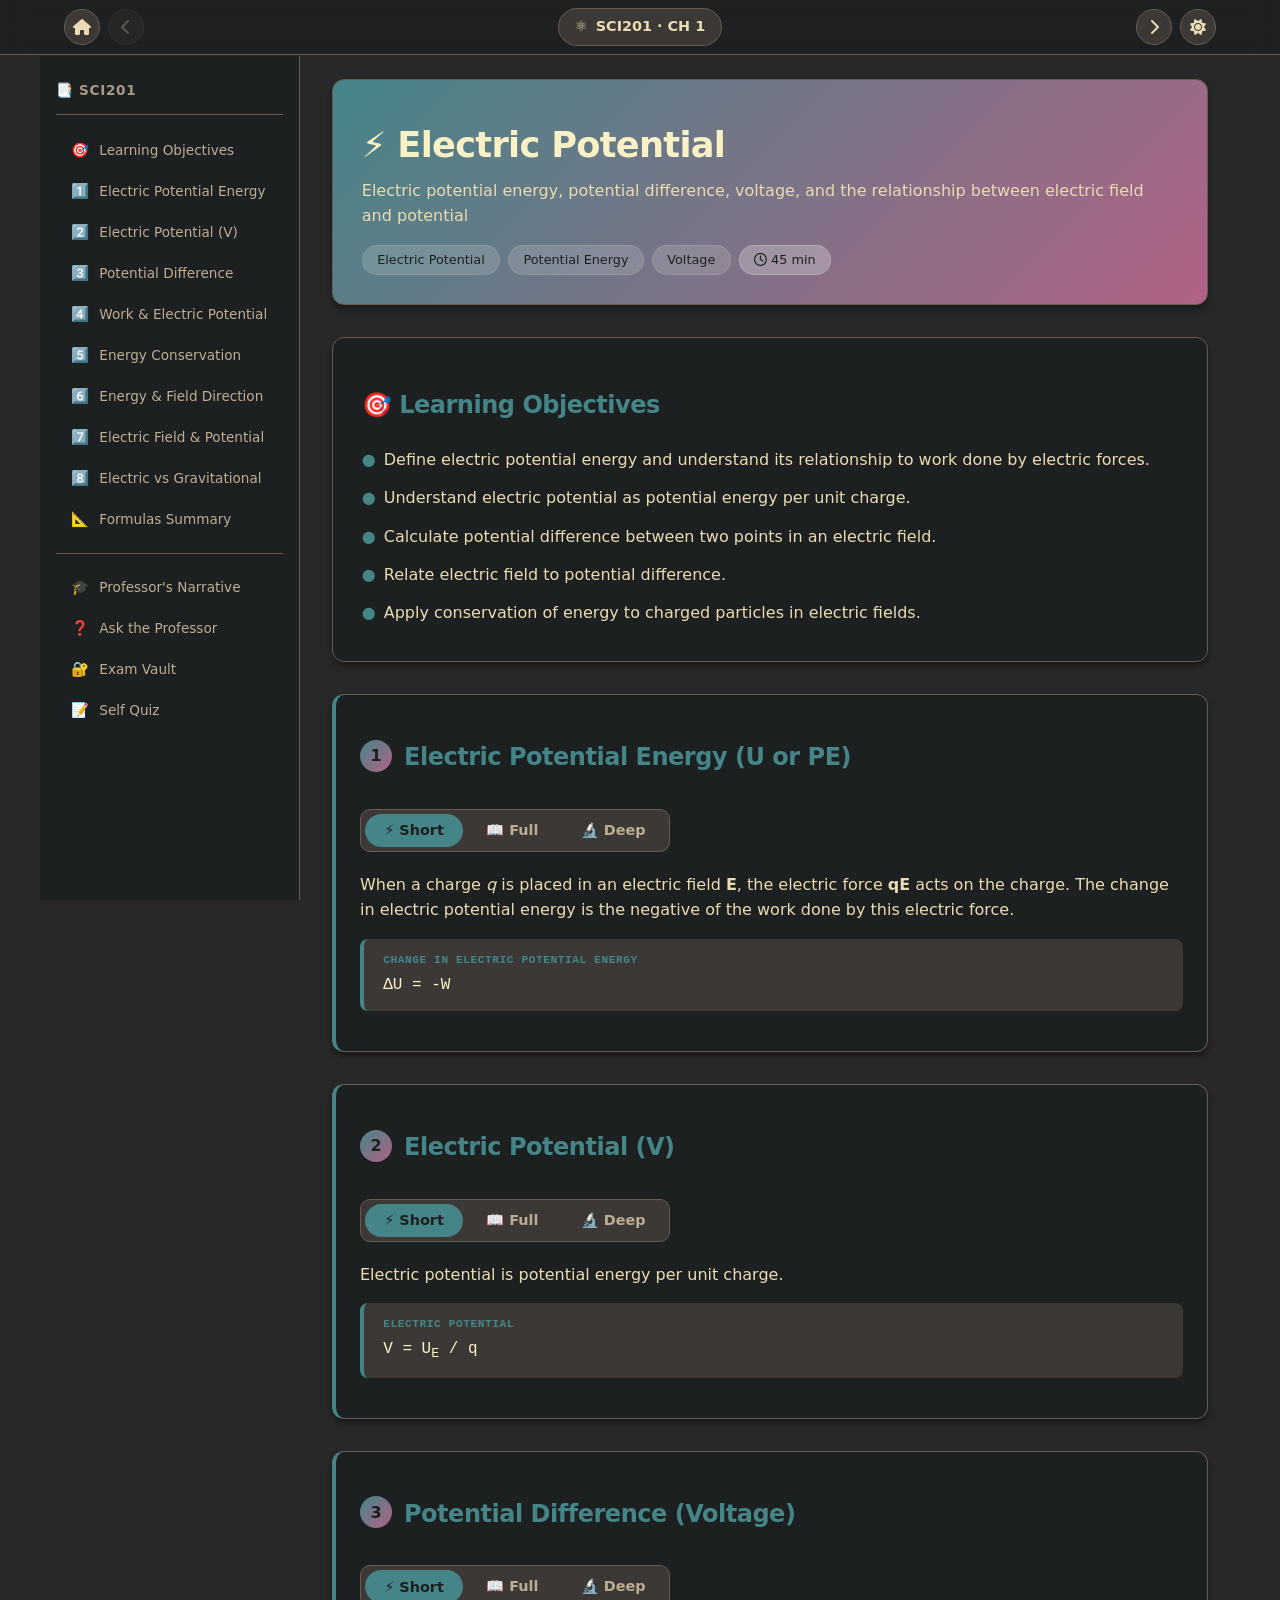
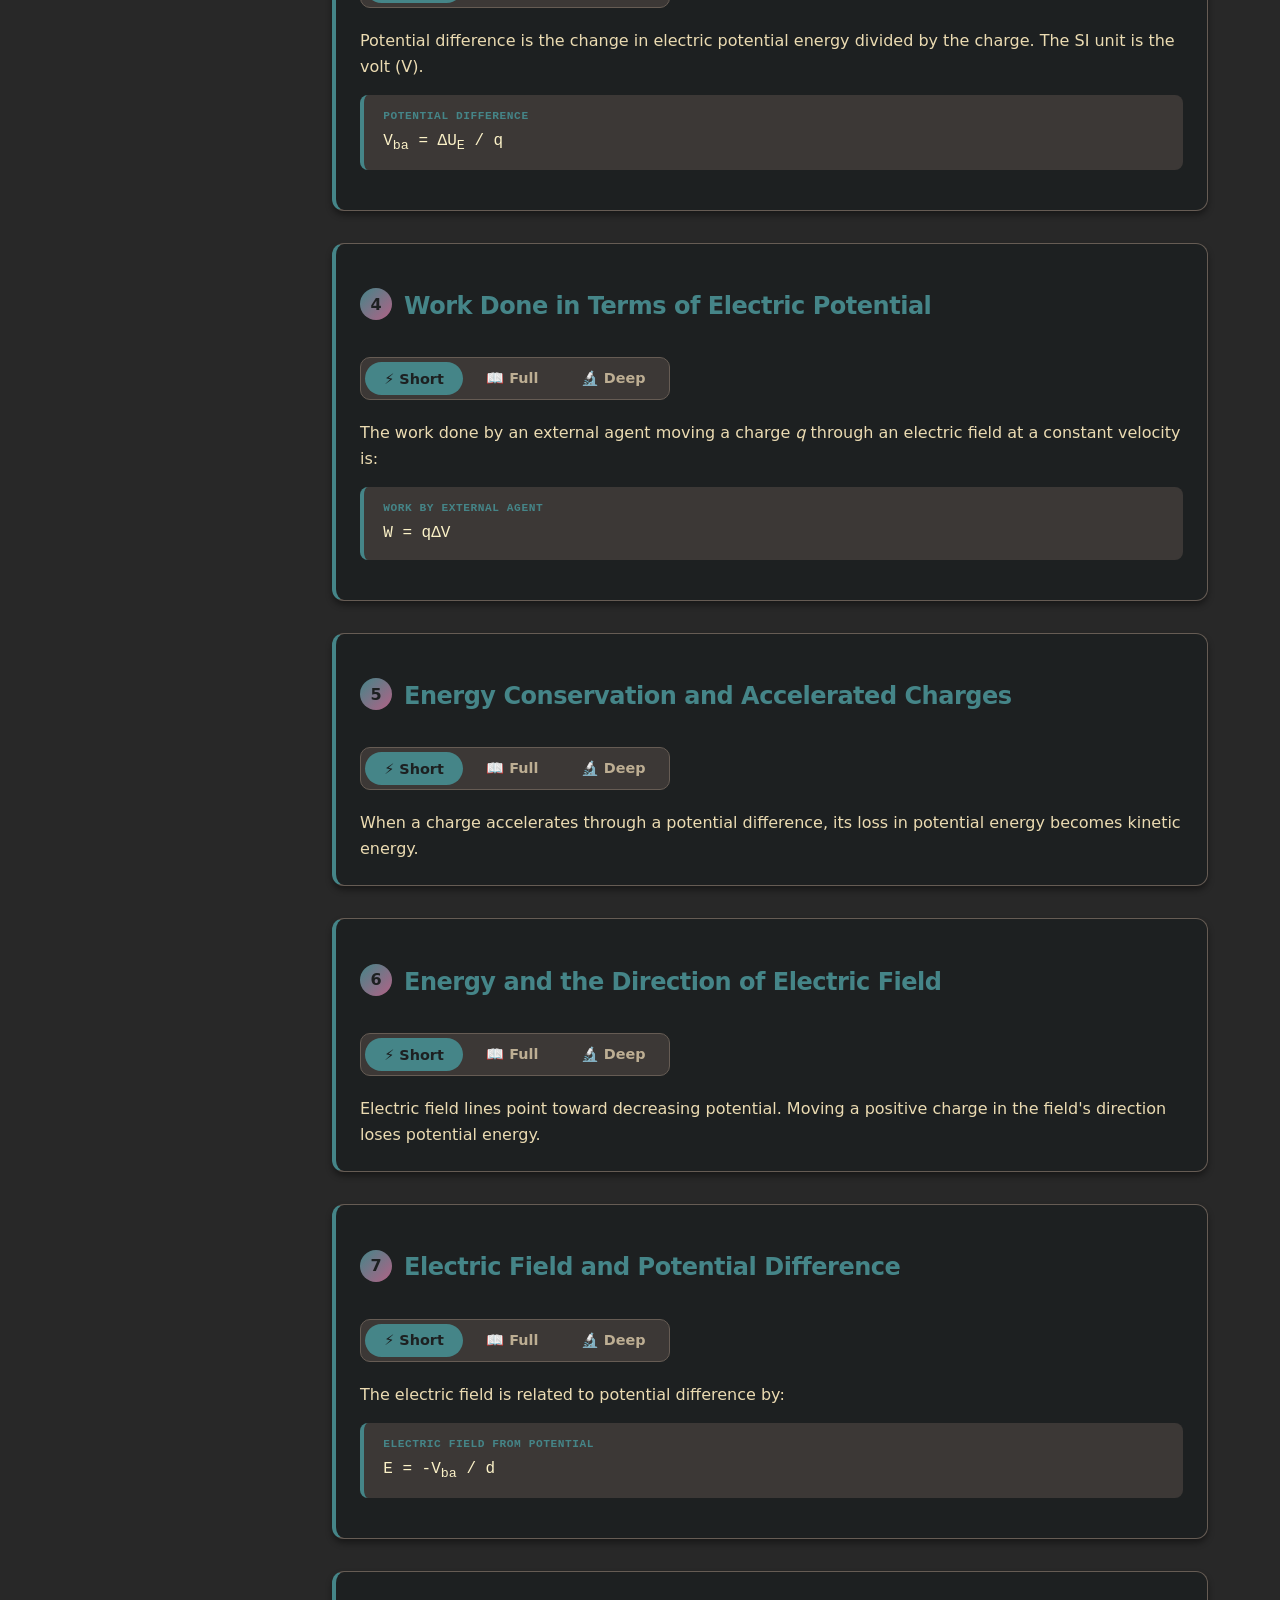
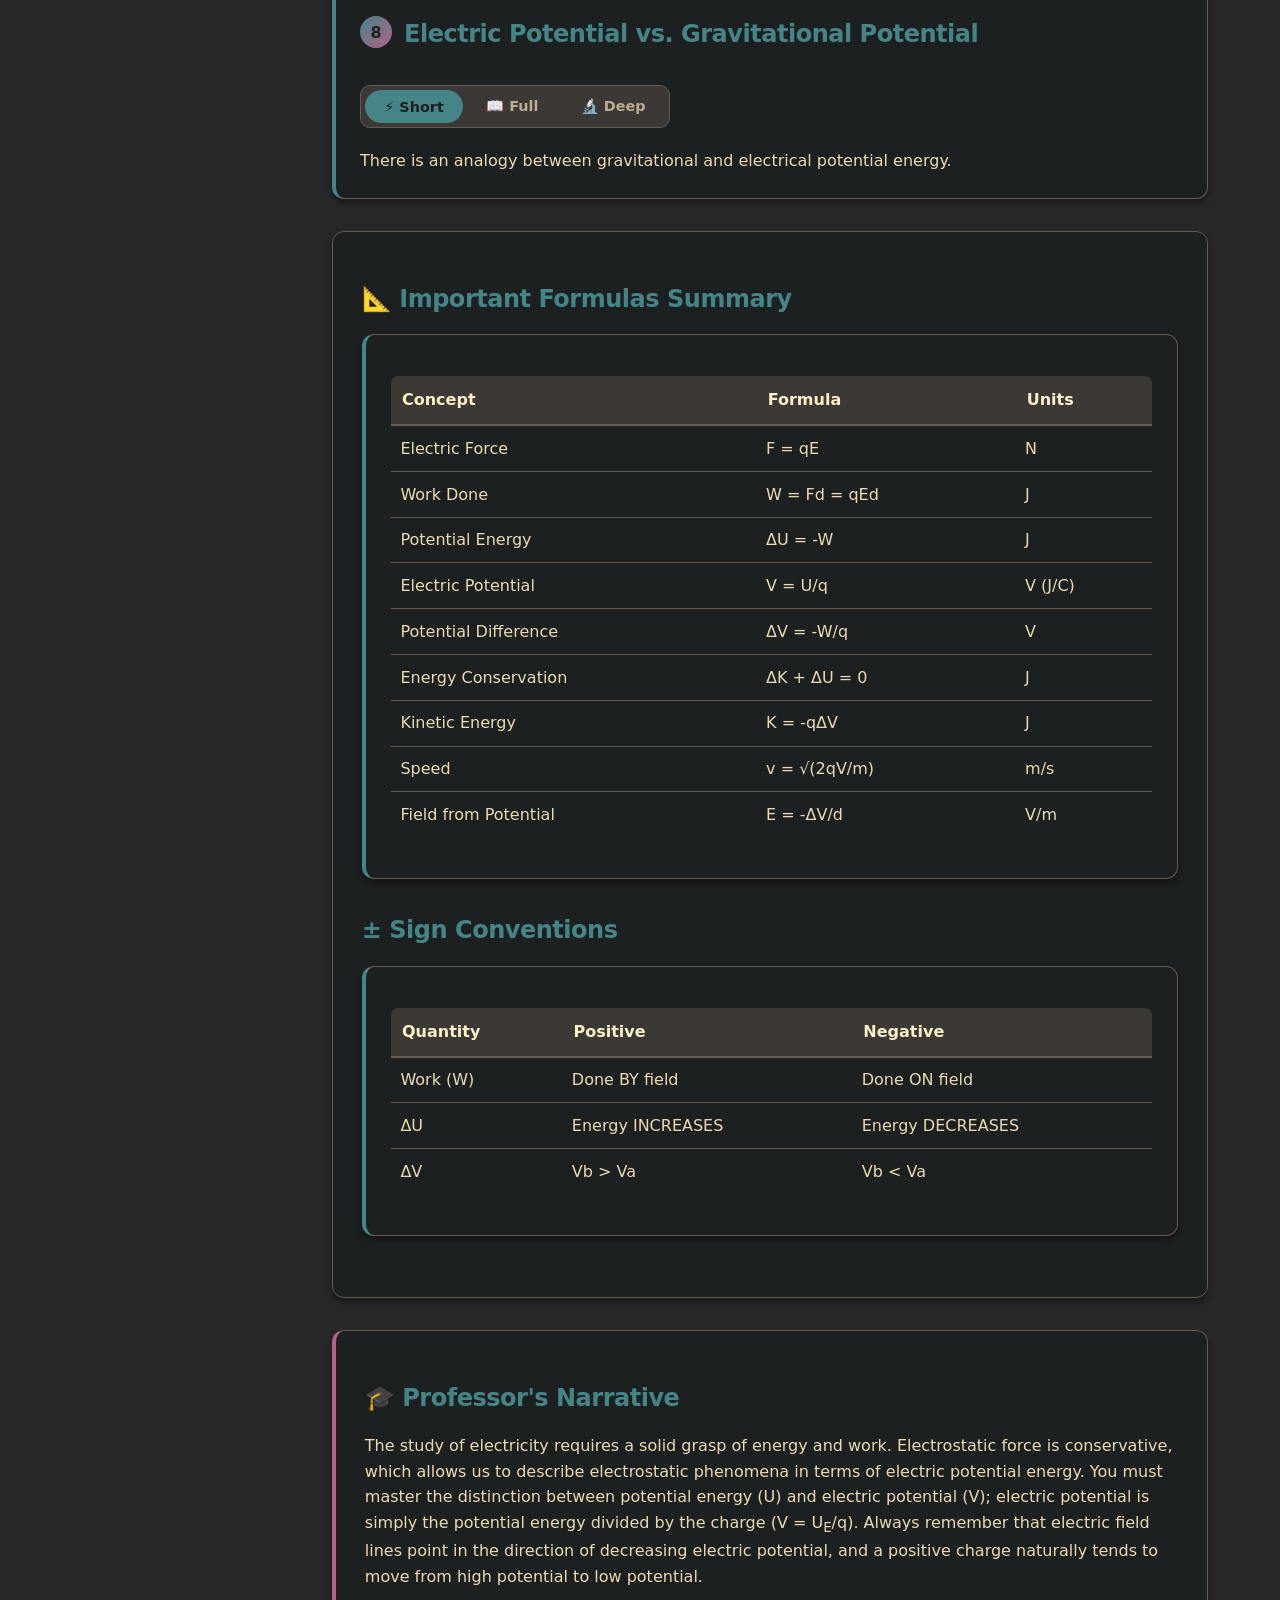
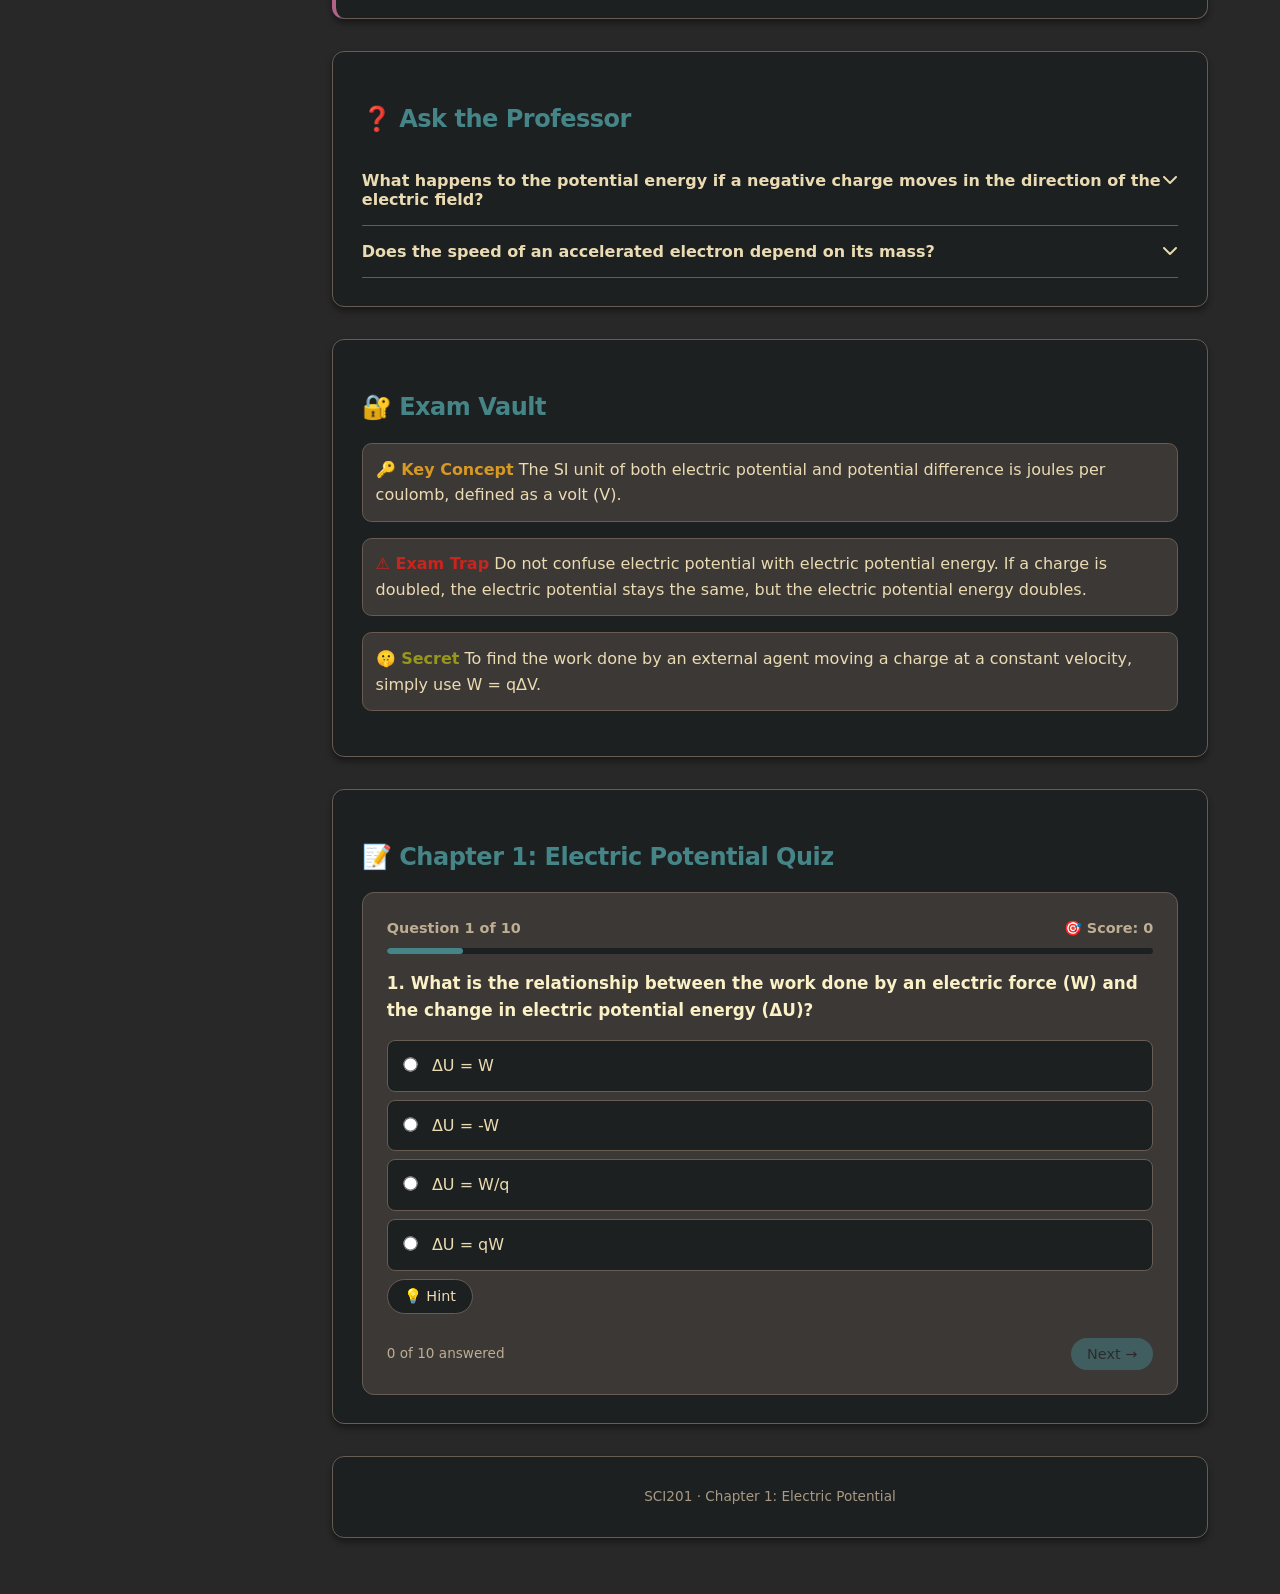
==== commit b9aa6a92: "Restore chapters from last good state" ====
--- a/chapters/chapter1.html
+++ b/chapters/chapter1.html
@@ -119,6 +119,9 @@
                 overflow-x: hidden;
             }
 
+            /* ================================================================
+                SIDEBAR
+                ================================================================ */
             .sidebar {
                 width: var(--sidebar-width);
                 flex-shrink: 0;
@@ -147,6 +150,7 @@
                 padding-bottom: 0.75rem;
                 border-bottom: 1px solid var(--border);
             }
+
             .sidebar-nav {
                 list-style: none;
                 padding: 0;
@@ -155,6 +159,7 @@
                 flex-direction: column;
                 gap: 2px;
             }
+
             .sidebar-nav li a {
                 display: block;
                 padding: 0.5rem 0.75rem;
@@ -166,33 +171,43 @@
                 transition: all 0.15s ease;
                 border-left: 3px solid transparent;
             }
+
             .sidebar-nav li a:hover {
                 background: var(--surface-alt);
                 color: var(--text);
                 border-left-color: var(--border);
             }
+
             .sidebar-nav li a.active {
                 background: var(--primary-light);
                 color: var(--primary);
                 font-weight: 600;
                 border-left-color: var(--primary);
             }
+
             .sidebar-nav li a .emoji {
                 margin-right: 6px;
                 font-size: 0.9rem;
             }
+
             .sidebar-divider {
                 border: none;
                 border-top: 1px solid var(--border);
                 margin: 0.75rem 0;
             }
 
+            /* ================================================================
+                MAIN CONTENT WRAPPER
+                ================================================================ */
             .main-wrapper {
                 flex: 1;
                 min-width: 0;
                 padding: 1.5rem 2rem;
             }
 
+            /* ================================================================
+                    HEADER & SECTIONS
+                    ================================================================ */
             header,
             section,
             footer,
@@ -220,10 +235,12 @@
                 color: var(--fg0);
                 scroll-margin-top: 1rem;
             }
+
             h1 {
                 font-size: 2.2rem;
                 margin: 0.5rem 0 0.3rem;
             }
+
             h2 {
                 font-size: 1.5rem;
                 margin: 1.2rem 0 1rem;
@@ -231,6 +248,15 @@
                 align-items: center;
                 gap: 0.5rem;
                 color: var(--primary);
+            }
+
+            .chapter-nav {
+                display: flex;
+                align-items: center;
+                justify-content: space-between;
+                flex-wrap: wrap;
+                gap: 0.8rem;
+                margin-bottom: 0.5rem;
             }
 
             .nav-btn {
@@ -249,11 +275,13 @@
                 transition: 0.2s;
                 font-family: inherit;
             }
+
             .nav-btn:hover {
                 filter: brightness(1.1);
                 text-decoration: none;
                 color: var(--bg0_h);
             }
+
             .nav-btn:disabled {
                 opacity: 0.5;
                 cursor: not-allowed;
@@ -265,6 +293,7 @@
                 gap: 0.5rem;
                 margin-top: 1rem;
             }
+
             .tag {
                 background: rgba(255, 255, 255, 0.15);
                 color: var(--bg0_h);
@@ -274,6 +303,7 @@
                 font-weight: 500;
                 border: 1px solid rgba(255, 255, 255, 0.1);
             }
+
             .tag--accent {
                 background: rgba(255, 255, 255, 0.25);
                 border-color: rgba(255, 255, 255, 0.2);
@@ -283,6 +313,7 @@
                 list-style: none;
                 padding-left: 0;
             }
+
             .objectives-list li {
                 padding: 0.4rem 0;
                 display: flex;
@@ -290,6 +321,7 @@
                 gap: 0.5rem;
                 color: var(--text);
             }
+
             .objectives-list li::before {
                 content: "●";
                 color: var(--primary);
@@ -301,12 +333,14 @@
                 padding: 1.5rem;
                 scroll-margin-top: 1rem;
             }
+
             .concept-header {
                 display: flex;
                 align-items: center;
                 gap: 0.75rem;
                 margin-bottom: 1rem;
             }
+
             .concept-number {
                 background: linear-gradient(135deg, var(--blue), var(--purple));
                 color: var(--bg0_h);
@@ -328,6 +362,7 @@
                 border-radius: 10px;
                 border: 1px solid var(--border);
             }
+
             .depth-tab {
                 background: transparent;
                 border: none;
@@ -340,18 +375,22 @@
                 font-size: 0.9rem;
                 font-family: inherit;
             }
+
             .depth-tab.active {
                 background: var(--primary);
                 color: var(--bg0_h);
             }
+
             .depth-content {
                 display: none;
                 animation: fade 0.2s ease;
                 color: var(--text);
             }
+
             .depth-content.active {
                 display: block;
             }
+
             @keyframes fade {
                 from {
                     opacity: 0.3;
@@ -371,6 +410,7 @@
                 border-left: 4px solid var(--primary);
                 color: var(--fg0);
             }
+
             .label {
                 display: block;
                 font-size: 0.7rem;
@@ -389,6 +429,7 @@
                 margin: 1.2rem 0;
                 color: var(--bg0_h);
             }
+
             [data-theme="light"] .note-box {
                 color: var(--fg0);
                 background: var(--bg2);
@@ -398,6 +439,7 @@
                 overflow-x: auto;
                 margin: 1rem 0;
             }
+
             .comparison-table {
                 width: 100%;
                 border-collapse: collapse;
@@ -406,6 +448,7 @@
                 overflow: hidden;
                 border: 1px solid var(--border);
             }
+
             .comparison-table th {
                 background: var(--surface-alt);
                 padding: 0.7rem;
@@ -413,6 +456,7 @@
                 color: var(--fg0);
                 border-bottom: 2px solid var(--border);
             }
+
             .comparison-table td {
                 padding: 0.6rem;
                 border-bottom: 1px solid var(--border);
@@ -422,6 +466,7 @@
             .professor-card {
                 border-left: 4px solid var(--purple);
             }
+
             .vault-entry {
                 margin-bottom: 1rem;
                 padding: 0.8rem;
@@ -430,10 +475,12 @@
                 border: 1px solid var(--border);
                 color: var(--text);
             }
+
             .vault-type {
                 font-weight: 700;
                 margin-bottom: 0.3rem;
             }
+
             .vault-type--key {
                 color: var(--accent);
             }
@@ -447,6 +494,7 @@
             .accordion-item {
                 border-bottom: 1px solid var(--border);
             }
+
             .accordion-trigger {
                 width: 100%;
                 background: none;
@@ -461,6 +509,7 @@
                 font-family: inherit;
                 font-size: 1rem;
             }
+
             .accordion-body {
                 max-height: 0;
                 overflow: hidden;
@@ -468,6 +517,7 @@
                 padding: 0 0.5rem;
                 color: var(--text-secondary);
             }
+
             .accordion-body.open {
                 max-height: 200px;
                 padding-bottom: 1rem;
@@ -479,6 +529,7 @@
                 padding: 1.5rem;
                 border-radius: var(--radius);
             }
+
             .quiz-header {
                 display: flex;
                 justify-content: space-between;
@@ -487,6 +538,7 @@
                 font-weight: 600;
                 font-size: 0.9rem;
             }
+
             .quiz-question {
                 font-weight: 600;
                 color: var(--fg0);
@@ -494,6 +546,7 @@
                 font-size: 1.05rem;
                 line-height: 1.6;
             }
+
             .quiz-options label {
                 display: block;
                 margin: 0.5rem 0;
@@ -505,15 +558,18 @@
                 background: var(--surface);
                 color: var(--text);
             }
+
             .quiz-options label:hover {
                 border-color: var(--primary);
                 background: var(--bg2);
             }
+
             .quiz-options input[type="radio"] {
                 margin-right: 10px;
                 accent-color: var(--primary);
                 transform: scale(1.1);
             }
+
             .quiz-feedback {
                 background: var(--surface);
                 padding: 0.8rem 1rem;
@@ -523,12 +579,15 @@
                 color: var(--text);
                 line-height: 1.6;
             }
+
             .hidden {
                 display: none !important;
             }
+
             button {
                 cursor: pointer;
             }
+
             footer {
                 text-align: center;
                 font-size: 0.85rem;
@@ -542,24 +601,30 @@
                 color: var(--text);
                 border: 1px solid var(--border);
             }
+
             #quiz-hint-btn:hover,
             #quiz-prev-btn:hover {
                 background: var(--primary);
                 color: var(--bg0_h);
                 border-color: var(--primary);
             }
+
             #quiz-next-btn,
             #retry-btn {
                 background: var(--primary);
                 color: var(--bg0_h);
                 border: none;
             }
+
             .score-display {
                 color: var(--primary);
                 font-weight: 700;
                 font-size: 2rem;
             }
 
+            /* ================================================================
+               MOBILE SIDEBAR TOGGLE
+               ================================================================ */
             .sidebar-toggle {
                 display: none;
                 background: var(--primary);
@@ -573,7 +638,63 @@
                 box-shadow: var(--shadow);
             }
 
-            /* Toolbar */
+            @media (max-width: 900px) {
+    .toolbar-hamburger {
+        display: none !important;
+    }
+    .sidebar {
+        display: none !important;
+    }
+    .toolbar {
+        width: 100%;
+        margin-left: 0;
+        margin-right: 0;
+        padding: 0.5rem 1rem;
+        left: 0;
+        right: 0;
+    }
+    .concept-number {
+        min-width: 32px;
+        min-height: 32px;
+        width: auto;
+        height: auto;
+        padding: 0.25rem 0.5rem;
+        flex-shrink: 0;
+    }
+    html, body {
+        overflow-x: hidden;
+        width: 100%;
+    }
+                body {
+                    flex-direction: column;
+                }
+
+                .sidebar {
+                    position: fixed;
+                    left: -100%;
+                    top: 0;
+                    height: 100vh;
+                    width: 280px;
+                    transition: left 0.3s ease;
+                    z-index: 15;
+                }
+
+                .sidebar.open {
+                    left: 0;
+                }
+
+                .toolbar-hamburger {
+                    display: flex !important;
+                    align-items: center;
+                    justify-content: center;
+                }
+
+                .main-wrapper {
+                    padding: 1rem;
+                    width: 100%;
+                }
+            }
+            /* Toolbar full width above sidebar */
             .toolbar {
                 position: sticky;
                 top: 0;
@@ -593,15 +714,18 @@
                 margin-left: calc(-50vw + 600px);
                 margin-right: calc(-50vw + 600px);
             }
+
             [data-theme="dark"] .toolbar {
                 background: rgba(29, 32, 33, 0.9);
             }
+
             .toolbar-left,
             .toolbar-right {
                 display: flex;
                 align-items: center;
                 gap: 0.5rem;
             }
+
             .toolbar-center {
                 display: flex;
                 align-items: center;
@@ -614,6 +738,7 @@
                 border-radius: 2rem;
                 border: 1px solid var(--border);
             }
+
             .toolbar-btn {
                 background: var(--surface-alt);
                 border: 1px solid var(--border);
@@ -629,33 +754,45 @@
                 font-size: 1rem;
                 transition: all 0.2s ease;
             }
+
             .toolbar-btn:hover {
                 background: var(--primary);
                 color: var(--bg0_h);
-                border-color: var(--aqua);
-            }
+                border-color: var(--primary);
+            }
+
             .toolbar-btn.disabled-btn {
                 opacity: 0.3;
                 cursor: not-allowed;
                 pointer-events: none;
             }
-
-            /* MOBILE */
             @media (max-width: 900px) {
-                body {
-                    flex-direction: column;
-                }
-                .sidebar {
-                    display: none !important;
-                }
-                .sidebar-toggle {
-                    display: flex !important;
-                    position: static !important;
-                    margin: 0;
-                }
-                .toolbar-hamburger {
-                    display: none !important;
-                }
+    .toolbar-hamburger {
+        display: none !important;
+    }
+    .sidebar {
+        display: none !important;
+    }
+    .toolbar {
+        width: 100%;
+        margin-left: 0;
+        margin-right: 0;
+        padding: 0.5rem 1rem;
+        left: 0;
+        right: 0;
+    }
+    .concept-number {
+        min-width: 32px;
+        min-height: 32px;
+        width: auto;
+        height: auto;
+        padding: 0.25rem 0.5rem;
+        flex-shrink: 0;
+    }
+    html, body {
+        overflow-x: hidden;
+        width: 100%;
+    }
                 .toolbar {
                     width: 100%;
                     margin-left: 0;
@@ -664,21 +801,978 @@
                     left: 0;
                     right: 0;
                 }
-                .concept-number {
-                    min-width: 32px;
-                    min-height: 32px;
-                    width: auto;
-                    height: auto;
-                    padding: 0.25rem 0.5rem;
-                    flex-shrink: 0;
+
+                .sidebar {
+                    top: 56px;
+                    height: calc(100vh - 56px);
                 }
+
+                .sidebar-toggle {
+                    display: flex !important;
+                    position: static !important;
+                    margin: 0;
+                }
+
                 html,
                 body {
                     overflow-x: hidden;
                     width: 100%;
                 }
-                .main-wrapper {
-                    padding: 1rem;
-                    width: 100%;
+            }
+        </style>
+    </head>
+    <body>
+        <!-- ================================================================
+             SIDEBAR
+             ================================================================ -->
+        <aside class="sidebar" id="sidebar">
+            <div class="sidebar-header">📑 SCI201</div>
+            <ul class="sidebar-nav">
+                <li>
+                    <a href="#objectives"
+                        ><span class="emoji">🎯</span> Learning Objectives</a
+                    >
+                </li>
+                <li>
+                    <a href="#concept1"
+                        ><span class="emoji">1️⃣</span> Electric Potential
+                        Energy</a
+                    >
+                </li>
+                <li>
+                    <a href="#concept2"
+                        ><span class="emoji">2️⃣</span> Electric Potential (V)</a
+                    >
+                </li>
+                <li>
+                    <a href="#concept3"
+                        ><span class="emoji">3️⃣</span> Potential Difference</a
+                    >
+                </li>
+                <li>
+                    <a href="#concept4"
+                        ><span class="emoji">4️⃣</span> Work & Electric
+                        Potential</a
+                    >
+                </li>
+                <li>
+                    <a href="#concept5"
+                        ><span class="emoji">5️⃣</span> Energy Conservation</a
+                    >
+                </li>
+                <li>
+                    <a href="#concept6"
+                        ><span class="emoji">6️⃣</span> Energy & Field
+                        Direction</a
+                    >
+                </li>
+                <li>
+                    <a href="#concept7"
+                        ><span class="emoji">7️⃣</span> Electric Field &
+                        Potential</a
+                    >
+                </li>
+                <li>
+                    <a href="#concept8"
+                        ><span class="emoji">8️⃣</span> Electric vs
+                        Gravitational</a
+                    >
+                </li>
+                <li>
+                    <a href="#formulas"
+                        ><span class="emoji"> 📐</span> Formulas Summary</a
+                    >
+                </li>
+                <hr class="sidebar-divider" />
+                <li>
+                    <a href="#narrative"
+                        ><span class="emoji">🎓</span> Professor's Narrative</a
+                    >
+                </li>
+                <li>
+                    <a href="#ask-professor"
+                        ><span class="emoji">❓</span> Ask the Professor</a
+                    >
+                </li>
+                <li>
+                    <a href="#exam-vault"
+                        ><span class="emoji">🔐</span> Exam Vault</a
+                    >
+                </li>
+                <li>
+                    <a href="#quiz"><span class="emoji">📝</span> Self Quiz</a>
+                </li>
+            </ul>
+        </aside>
+
+        <!-- ================================================================
+             MAIN CONTENT
+             ================================================================ -->
+        <div class="main-wrapper">
+            <header>
+                <h1>⚡ Electric Potential</h1>
+                <p style="color: var(--fg)">
+                    Electric potential energy, potential difference, voltage,
+                    and the relationship between electric field and potential
+                </p>
+                <div class="tag-list">
+                    <span class="tag">Electric Potential</span>
+                    <span class="tag">Potential Energy</span>
+                    <span class="tag">Voltage</span>
+                    <span class="tag tag--accent"
+                        ><i class="fa-regular fa-clock"></i> 45 min</span
+                    >
+                </div>
+            </header>
+            <main>
+                <!-- Learning Objectives -->
+                <section id="objectives">
+                    <h2>🎯 Learning Objectives</h2>
+                    <ul class="objectives-list">
+                        <li>
+                            Define electric potential energy and understand its
+                            relationship to work done by electric forces.
+                        </li>
+                        <li>
+                            Understand electric potential as potential energy
+                            per unit charge.
+                        </li>
+                        <li>
+                            Calculate potential difference between two points in
+                            an electric field.
+                        </li>
+                        <li>Relate electric field to potential difference.</li>
+                        <li>
+                            Apply conservation of energy to charged particles in
+                            electric fields.
+                        </li>
+                    </ul>
+                </section>
+
+                <!-- CONCEPT 1 -->
+                <div class="concept-card" id="concept1">
+                    <div class="concept-header">
+                        <span class="concept-number">1</span>
+                        <h2>Electric Potential Energy (U or PE)</h2>
+                    </div>
+                    <div class="depth-tabs">
+                        <button class="depth-tab active" data-layer="short">
+                            ⚡ Short
+                        </button>
+                        <button class="depth-tab" data-layer="full">
+                            📖 Full
+                        </button>
+                        <button class="depth-tab" data-layer="deep">
+                            🔬 Deep
+                        </button>
+                    </div>
+                    <div data-layer="short" class="depth-content active">
+                        <p>
+                            When a charge <em>q</em> is placed in an electric
+                            field <strong>E</strong>, the electric force
+                            <strong>qE</strong> acts on the charge. The change
+                            in electric potential energy is the negative of the
+                            work done by this electric force.
+                        </p>
+                        <div class="formula">
+                            <span class="label"
+                                >Change in Electric Potential Energy</span
+                            >
+                            ΔU = -W
+                        </div>
+                    </div>
+                    <div data-layer="full" class="depth-content">
+                        <p>
+                            Electrostatic force is conservative, which allows us
+                            to describe electrostatic phenomena in terms of
+                            electric potential energy. When a charge
+                            <em>q</em> is free to move in an electric field
+                            <strong>E</strong>, the electric field will do work
+                            on the charge, given as:
+                        </p>
+                        <div class="formula">
+                            <span class="label"
+                                >Work Done by Electric Force</span
+                            >
+                            W = qEd
+                        </div>
+                        <p>
+                            The change in electric potential energy of the
+                            charge-field system is the negative of the work done
+                            by the electric force:
+                        </p>
+                        <div class="formula">
+                            <span class="label"
+                                >Relationship Between Work and Potential
+                                Energy</span
+                            >
+                            ΔU = -W
+                        </div>
+                    </div>
+                    <div data-layer="deep" class="depth-content">
+                        <p>
+                            For a finite displacement of a charge from a high
+                            potential point (a) to a low potential point (b),
+                            the change of potential energy is:
+                        </p>
+                        <div class="formula">
+                            <span class="label">Potential Energy Change</span>
+                            U<sub>b</sub> - U<sub>a</sub> = -qEd
+                        </div>
+                        <p>
+                            where <em>d</em> is the distance between the
+                            charges. For a potential energy to exist, there must
+                            be a system of two or more charges. A positive
+                            charge naturally tends to move from a high potential
+                            to a low potential.
+                        </p>
+                    </div>
+                </div>
+
+                <!-- CONCEPT 2 -->
+                <div class="concept-card" id="concept2">
+                    <div class="concept-header">
+                        <span class="concept-number">2</span>
+                        <h2>Electric Potential (V)</h2>
+                    </div>
+                    <div class="depth-tabs">
+                        <button class="depth-tab active" data-layer="short">
+                            ⚡ Short
+                        </button>
+                        <button class="depth-tab" data-layer="full">
+                            📖 Full
+                        </button>
+                        <button class="depth-tab" data-layer="deep">
+                            🔬 Deep
+                        </button>
+                    </div>
+                    <div data-layer="short" class="depth-content active">
+                        <p>
+                            Electric potential is potential energy per unit
+                            charge.
+                        </p>
+                        <div class="formula">
+                            <span class="label">Electric Potential</span> V =
+                            U<sub>E</sub> / q
+                        </div>
+                    </div>
+                    <div data-layer="full" class="depth-content">
+                        <p>
+                            Dividing the potential energy by the charge provides
+                            a physical quantity called the electric potential
+                            (or simply the potential), denoted as
+                            <strong>V</strong>. The formula is given as:
+                        </p>
+                        <div class="formula">
+                            <span class="label"
+                                >Definition of Electric Potential</span
+                            >
+                            V = U<sub>E</sub> / q
+                        </div>
+                    </div>
+                    <div data-layer="deep" class="depth-content">
+                        <p>
+                            Electric potential depends only on the source charge
+                            distribution and has a specific value at every point
+                            in an electric field. Because potential energy is a
+                            scalar quantity, electric potential is also a scalar
+                            quantity.
+                        </p>
+                    </div>
+                </div>
+
+                <!-- CONCEPT 3 -->
+                <div class="concept-card" id="concept3">
+                    <div class="concept-header">
+                        <span class="concept-number">3</span>
+                        <h2>Potential Difference (Voltage)</h2>
+                    </div>
+                    <div class="depth-tabs">
+                        <button class="depth-tab active" data-layer="short">
+                            ⚡ Short
+                        </button>
+                        <button class="depth-tab" data-layer="full">
+                            📖 Full
+                        </button>
+                        <button class="depth-tab" data-layer="deep">
+                            🔬 Deep
+                        </button>
+                    </div>
+                    <div data-layer="short" class="depth-content active">
+                        <p>
+                            Potential difference is the change in electric
+                            potential energy divided by the charge. The SI unit
+                            is the volt (V).
+                        </p>
+                        <div class="formula">
+                            <span class="label">Potential Difference</span>
+                            V<sub>ba</sub> = ΔU<sub>E</sub> / q
+                        </div>
+                    </div>
+                    <div data-layer="full" class="depth-content">
+                        <p>
+                            The potential difference ΔV = V<sub>ba</sub> = V<sub
+                                >b</sub
+                            >
+                            - V<sub>a</sub> between two points in an electric
+                            field is defined as the change in electric potential
+                            energy of the system when a charge <em>q</em> is
+                            moved between the points, divided by the charge:
+                        </p>
+                        <div class="formula">
+                            <span class="label"
+                                >Potential Difference Definition</span
+                            >
+                            V<sub>ba</sub> = (U<sub>b</sub> - U<sub>a</sub>) / q
+                        </div>
+                    </div>
+                    <div data-layer="deep" class="depth-content">
+                        <p>
+                            The difference in potential energy is equal to the
+                            negative of the work W<sub>ba</sub> done by the
+                            electric field to move the charge from a to b.
+                            Therefore, the potential difference is:
+                        </p>
+                        <div class="formula">
+                            <span class="label"
+                                >Potential Difference in Terms of Work</span
+                            >
+                            V<sub>ba</sub> = ΔV = -W<sub>ba</sub> / q
+                        </div>
+                        <p>
+                            The SI unit of both electric potential and potential
+                            difference is joules per coulomb, which is defined
+                            as a volt (V): 1 V = 1 J/C.
+                        </p>
+                    </div>
+                </div>
+
+                <!-- CONCEPT 4 -->
+                <div class="concept-card" id="concept4">
+                    <div class="concept-header">
+                        <span class="concept-number">4</span>
+                        <h2>Work Done in Terms of Electric Potential</h2>
+                    </div>
+                    <div class="depth-tabs">
+                        <button class="depth-tab active" data-layer="short">
+                            ⚡ Short
+                        </button>
+                        <button class="depth-tab" data-layer="full">
+                            📖 Full
+                        </button>
+                        <button class="depth-tab" data-layer="deep">
+                            🔬 Deep
+                        </button>
+                    </div>
+                    <div data-layer="short" class="depth-content active">
+                        <p>
+                            The work done by an external agent moving a charge
+                            <em>q</em> through an electric field at a constant
+                            velocity is:
+                        </p>
+                        <div class="formula">
+                            <span class="label">Work by External Agent</span> W
+                            = qΔV
+                        </div>
+                    </div>
+                    <div data-layer="full" class="depth-content">
+                        <p>
+                            If an agent moves a charge from point a to point b
+                            without changing the kinetic energy of the charge,
+                            the agent performs work that changes the potential
+                            energy of the system.
+                        </p>
+                    </div>
+                    <div data-layer="deep" class="depth-content">
+                        <p>
+                            This relationship is expressed as W =
+                            ΔU<sub>E</sub>. Consequently, the work done by an
+                            external agent in moving a charge <em>q</em> through
+                            an electric field at a constant velocity is
+                            calculated as:
+                        </p>
+                        <div class="formula">
+                            <span class="label"
+                                >Work Done by External Agent</span
+                            >
+                            W = qΔV
+                        </div>
+                    </div>
+                </div>
+
+                <!-- CONCEPT 5 -->
+                <div class="concept-card" id="concept5">
+                    <div class="concept-header">
+                        <span class="concept-number">5</span>
+                        <h2>Energy Conservation and Accelerated Charges</h2>
+                    </div>
+                    <div class="depth-tabs">
+                        <button class="depth-tab active" data-layer="short">
+                            ⚡ Short
+                        </button>
+                        <button class="depth-tab" data-layer="full">
+                            📖 Full
+                        </button>
+                        <button class="depth-tab" data-layer="deep">
+                            🔬 Deep
+                        </button>
+                    </div>
+                    <div data-layer="short" class="depth-content active">
+                        <p>
+                            When a charge accelerates through a potential
+                            difference, its loss in potential energy becomes
+                            kinetic energy.
+                        </p>
+                    </div>
+                    <div data-layer="full" class="depth-content">
+                        <p>
+                            By the conservation of energy, the potential energy
+                            lost by a charged particle becomes kinetic energy
+                            (KE). The equation is:
+                        </p>
+                        <div class="formula">
+                            <span class="label">Conservation of Energy</span>
+                            ΔKE + ΔPE = 0 → ΔKE = -ΔPE
+                        </div>
+                    </div>
+                    <div data-layer="deep" class="depth-content">
+                        <p>
+                            For an electron starting from rest, the initial
+                            kinetic energy is zero, so the final KE =
+                            -qV<sub>ba</sub>. While electric potential energy
+                            depends only on charge and voltage (not mass), the
+                            final speed of the particle does depend on its mass.
+                            Additionally, negative electrons are attracted
+                            toward a positive electrode and repelled from a
+                            negative electrode.
+                        </p>
+                    </div>
+                </div>
+
+                <!-- CONCEPT 6 -->
+                <div class="concept-card" id="concept6">
+                    <div class="concept-header">
+                        <span class="concept-number">6</span>
+                        <h2>Energy and the Direction of Electric Field</h2>
+                    </div>
+                    <div class="depth-tabs">
+                        <button class="depth-tab active" data-layer="short">
+                            ⚡ Short
+                        </button>
+                        <button class="depth-tab" data-layer="full">
+                            📖 Full
+                        </button>
+                        <button class="depth-tab" data-layer="deep">
+                            🔬 Deep
+                        </button>
+                    </div>
+                    <div data-layer="short" class="depth-content active">
+                        <p>
+                            Electric field lines point toward decreasing
+                            potential. Moving a positive charge in the field's
+                            direction loses potential energy.
+                        </p>
+                    </div>
+                    <div data-layer="full" class="depth-content">
+                        <p>
+                            Electric field lines always point in the direction
+                            of decreasing electric potential. A system
+                            consisting of a positive charge and an electric
+                            field loses electric potential energy when the
+                            charge moves in the direction of the field.
+                        </p>
+                    </div>
+                    <div data-layer="deep" class="depth-content">
+                        <p>
+                            The electric field does work on a positive charge
+                            when it moves in the field's direction, causing it
+                            to gain kinetic energy while the system's potential
+                            energy decreases by an equal amount. Conversely, a
+                            system with a negative charge gains potential energy
+                            when moving in the direction of the field. For a
+                            negative charge to move in the direction of the
+                            field, an external agent must do positive work on
+                            the charge.
+                        </p>
+                    </div>
+                </div>
+
+                <!-- CONCEPT 7 -->
+                <div class="concept-card" id="concept7">
+                    <div class="concept-header">
+                        <span class="concept-number">7</span>
+                        <h2>Electric Field and Potential Difference</h2>
+                    </div>
+                    <div class="depth-tabs">
+                        <button class="depth-tab active" data-layer="short">
+                            ⚡ Short
+                        </button>
+                        <button class="depth-tab" data-layer="full">
+                            📖 Full
+                        </button>
+                        <button class="depth-tab" data-layer="deep">
+                            🔬 Deep
+                        </button>
+                    </div>
+                    <div data-layer="short" class="depth-content active">
+                        <p>
+                            The electric field is related to potential
+                            difference by:
+                        </p>
+                        <div class="formula">
+                            <span class="label"
+                                >Electric Field from Potential</span
+                            >
+                            E = -V<sub>ba</sub> / d
+                        </div>
+                    </div>
+                    <div data-layer="full" class="depth-content">
+                        <p>
+                            The relationship between a uniform electric field
+                            <strong>E</strong> and potential difference V<sub
+                                >ba</sub
+                            >
+                            is:
+                        </p>
+                        <div class="formula">
+                            <span class="label"
+                                >Uniform Field Relationship</span
+                            >
+                            E = -V<sub>ba</sub> / d = -(V<sub>b</sub> -
+                            V<sub>a</sub>) / d
+                        </div>
+                        <p>
+                            where <em>d</em> is the distance between the points.
+                        </p>
+                    </div>
+                    <div data-layer="deep" class="depth-content">
+                        <p>
+                            The negative sign in the equation indicates that the
+                            electric field is directed from a higher potential
+                            to a lower potential. Because potential difference
+                            has the unit of electric field times distance, the
+                            SI unit of the electric field (N/C) can be expressed
+                            as volts per meter: 1 N/C = 1 V/m.
+                        </p>
+                    </div>
+                </div>
+
+                <!-- CONCEPT 8 -->
+                <div class="concept-card" id="concept8">
+                    <div class="concept-header">
+                        <span class="concept-number">8</span>
+                        <h2>Electric Potential vs. Gravitational Potential</h2>
+                    </div>
+                    <div class="depth-tabs">
+                        <button class="depth-tab active" data-layer="short">
+                            ⚡ Short
+                        </button>
+                        <button class="depth-tab" data-layer="full">
+                            📖 Full
+                        </button>
+                        <button class="depth-tab" data-layer="deep">
+                            🔬 Deep
+                        </button>
+                    </div>
+                    <div data-layer="short" class="depth-content active">
+                        <p>
+                            There is an analogy between gravitational and
+                            electrical potential energy.
+                        </p>
+                    </div>
+                    <div data-layer="full" class="depth-content">
+                        <p>
+                            An analogy exists between gravitational and
+                            electrical potential energy; just as a more massive
+                            rock has more potential energy, so does a larger
+                            charge.
+                        </p>
+                    </div>
+                    <div data-layer="deep" class="depth-content">
+                        <p>
+                            If a charge <em>Q</em> in an electric field is
+                            replaced by a charge <em>2Q</em>, the electric
+                            potential stays the same, but the electric potential
+                            energy of the system doubles.
+                        </p>
+                    </div>
+                </div>
+                <section id="formulas">
+                    <h2>📐 Important Formulas Summary</h2>
+                    <div class="concept-card">
+                        <div class="comparison-table-wrap">
+                            <table class="comparison-table">
+                                <thead>
+                                    <tr>
+                                        <th>Concept</th>
+                                        <th>Formula</th>
+                                        <th>Units</th>
+                                    </tr>
+                                </thead>
+                                <tbody>
+                                    <tr>
+                                        <td>Electric Force</td>
+                                        <td>F = qE</td>
+                                        <td>N</td>
+                                    </tr>
+                                    <tr>
+                                        <td>Work Done</td>
+                                        <td>W = Fd = qEd</td>
+                                        <td>J</td>
+                                    </tr>
+                                    <tr>
+                                        <td>Potential Energy</td>
+                                        <td>ΔU = -W</td>
+                                        <td>J</td>
+                                    </tr>
+                                    <tr>
+                                        <td>Electric Potential</td>
+                                        <td>V = U/q</td>
+                                        <td>V (J/C)</td>
+                                    </tr>
+                                    <tr>
+                                        <td>Potential Difference</td>
+                                        <td>ΔV = -W/q</td>
+                                        <td>V</td>
+                                    </tr>
+                                    <tr>
+                                        <td>Energy Conservation</td>
+                                        <td>ΔK + ΔU = 0</td>
+                                        <td>J</td>
+                                    </tr>
+                                    <tr>
+                                        <td>Kinetic Energy</td>
+                                        <td>K = -qΔV</td>
+                                        <td>J</td>
+                                    </tr>
+                                    <tr>
+                                        <td>Speed</td>
+                                        <td>v = √(2qV/m)</td>
+                                        <td>m/s</td>
+                                    </tr>
+                                    <tr>
+                                        <td>Field from Potential</td>
+                                        <td>E = -ΔV/d</td>
+                                        <td>V/m</td>
+                                    </tr>
+                                </tbody>
+                            </table>
+                        </div>
+                    </div>
+
+                    <h2>± Sign Conventions</h2>
+                    <div class="concept-card">
+                        <div class="comparison-table-wrap">
+                            <table class="comparison-table">
+                                <thead>
+                                    <tr>
+                                        <th>Quantity</th>
+                                        <th>Positive</th>
+                                        <th>Negative</th>
+                                    </tr>
+                                </thead>
+                                <tbody>
+                                    <tr>
+                                        <td>Work (W)</td>
+                                        <td>Done BY field</td>
+                                        <td>Done ON field</td>
+                                    </tr>
+                                    <tr>
+                                        <td>ΔU</td>
+                                        <td>Energy INCREASES</td>
+                                        <td>Energy DECREASES</td>
+                                    </tr>
+                                    <tr>
+                                        <td>ΔV</td>
+                                        <td>Vb > Va</td>
+                                        <td>Vb < Va</td>
+                                    </tr>
+                                </tbody>
+                            </table>
+                        </div>
+                    </div>
+                </section>
+
+                <!-- Professor's Narrative -->
+                <section class="professor-card" id="narrative">
+                    <h2>🎓 Professor's Narrative</h2>
+                    <p>
+                        The study of electricity requires a solid grasp of
+                        energy and work. Electrostatic force is conservative,
+                        which allows us to describe electrostatic phenomena in
+                        terms of electric potential energy. You must master the
+                        distinction between potential energy (U) and electric
+                        potential (V); electric potential is simply the
+                        potential energy divided by the charge (V =
+                        U<sub>E</sub>/q). Always remember that electric field
+                        lines point in the direction of decreasing electric
+                        potential, and a positive charge naturally tends to move
+                        from high potential to low potential.
+                    </p>
+                </section>
+
+                <!-- Ask the Professor -->
+                <section class="ask-section" id="ask-professor">
+                    <h2>❓ Ask the Professor</h2>
+                    <div class="accordion">
+                        <div class="accordion-item">
+                            <button class="accordion-trigger">
+                                What happens to the potential energy if a
+                                negative charge moves in the direction of the
+                                electric field?
+                                <i class="fa-solid fa-chevron-down"></i>
+                            </button>
+                            <div class="accordion-body">
+                                <p>
+                                    A system consisting of a negative charge and
+                                    an electric field gains potential energy
+                                    when the charge moves in the direction of
+                                    the field.
+                                </p>
+                            </div>
+                        </div>
+                        <div class="accordion-item">
+                            <button class="accordion-trigger">
+                                Does the speed of an accelerated electron depend
+                                on its mass?
+                                <i class="fa-solid fa-chevron-down"></i>
+                            </button>
+                            <div class="accordion-body">
+                                <p>
+                                    Yes, while the electric potential energy
+                                    does not depend on mass, the final speed of
+                                    the electron does depend on its mass m.
+                                </p>
+                            </div>
+                        </div>
+                    </div>
+                </section>
+
+                <!-- Exam Vault -->
+                <section class="vault-section" id="exam-vault">
+                    <h2>🔐 Exam Vault</h2>
+                    <div class="vault-entry">
+                        <span class="vault-type vault-type--key"
+                            >🔑 Key Concept</span
+                        >
+                        The SI unit of both electric potential and potential
+                        difference is joules per coulomb, defined as a volt (V).
+                    </div>
+                    <div class="vault-entry">
+                        <span class="vault-type vault-type--trap"
+                            >⚠️ Exam Trap</span
+                        >
+                        Do not confuse electric potential with electric
+                        potential energy. If a charge is doubled, the electric
+                        potential stays the same, but the electric potential
+                        energy doubles.
+                    </div>
+                    <div class="vault-entry">
+                        <span class="vault-type vault-type--secret"
+                            >🤫 Secret</span
+                        >
+                        To find the work done by an external agent moving a
+                        charge at a constant velocity, simply use W = qΔV.
+                    </div>
+                </section>
+
+                <!-- Quiz -->
+                <section class="quiz-section" id="quiz">
+                    <h2>📝 Chapter 1: Electric Potential Quiz</h2>
+                    <div id="quiz-container"></div>
+                </section>
+            </main>
+
+            <footer>SCI201 · Chapter 1: Electric Potential</footer>
+        </div>
+
+        <script>
+            (function () {
+                // THEME TOGGLE
+                window.toggleTheme = function () {
+                    const html = document.documentElement;
+                    const cur = html.getAttribute("data-theme");
+                    const next = cur === "dark" ? "light" : "dark";
+                    html.setAttribute("data-theme", next);
+                    localStorage.setItem("garden_theme", next);
+                    const btn = document.getElementById("themeBtn");
+                    if (btn)
+                        btn.textContent =
+                            next === "dark" ? "🌙 Dark Mode" : "☀️ Light Mode";
+                };
+                const saved = localStorage.getItem("garden_theme") || "dark";
+                document.documentElement.setAttribute("data-theme", saved);
+                const btn = document.getElementById("themeBtn");
+                if (btn)
+                    btn.textContent =
+                        saved === "dark" ? "🌙 Dark Mode" : "☀️ Light Mode";
+
+                // DEPTH TABS
+                document.querySelectorAll(".depth-tabs").forEach((tabGroup) => {
+                    const card = tabGroup.closest(".concept-card");
+                    if (!card) return;
+                    const tabs = tabGroup.querySelectorAll(".depth-tab");
+                    const contents = card.querySelectorAll(".depth-content");
+                    tabs.forEach((tab) => {
+                        tab.addEventListener("click", function () {
+                            const layer = this.dataset.layer;
+                            tabs.forEach((t) => t.classList.remove("active"));
+                            this.classList.add("active");
+                            contents.forEach((c) => {
+                                c.classList.remove("active");
+                                if (c.dataset.layer === layer)
+                                    c.classList.add("active");
+                            });
+                        });
+                    });
+                });
+
+                // ACCORDION
+                document
+                    .querySelectorAll(".accordion-trigger")
+                    .forEach((btn) => {
+                        btn.addEventListener("click", function () {
+                            const body = this.nextElementSibling;
+                            const isOpen = body.classList.contains("open");
+                            const section = this.closest(".accordion");
+                            section
+                                .querySelectorAll(".accordion-body")
+                                .forEach((b) => b.classList.remove("open"));
+                            if (!isOpen) body.classList.add("open");
+                        });
+                    });
+
+                // Mark chapter as viewed
+                const currentStatus = localStorage.getItem("chapter_1_status");
+                if (!currentStatus || currentStatus === "not-started") {
+                    localStorage.setItem("chapter_1_status", "viewed");
                 }
-            }
+            })();
+        </script>
+
+        <script src="../js/quiz.js"></script>
+        <script>
+            initQuiz({
+                chapterNum: 1,
+                quizData: [
+                    {
+                        question:
+                            "1. What is the relationship between the work done by an electric force (W) and the change in electric potential energy (ΔU)?",
+                        options: ["ΔU = W", "ΔU = -W", "ΔU = W/q", "ΔU = qW"],
+                        correct: 1,
+                        explanation:
+                            "The electric field does work on the charge, and the potential energy of the system changes by the negative of that work.",
+                        hint: "The electric field does work on the charge, and the potential energy of the system changes by the negative of that work.",
+                    },
+                    {
+                        question: "2. Electric potential (V) is defined as:",
+                        options: [
+                            "Force per unit charge",
+                            "Work per unit charge",
+                            "Potential energy per unit charge",
+                            "Electric field per unit charge",
+                        ],
+                        correct: 2,
+                        explanation: "Look at the formula V = U/q.",
+                        hint: "Look at the formula V = U/q.",
+                    },
+                    {
+                        question:
+                            "3. Which of the following is true regarding electric potential?",
+                        options: [
+                            "It is a vector quantity.",
+                            "It is a scalar quantity.",
+                            "It only exists if a charge is moving.",
+                            "It is measured in Newtons.",
+                        ],
+                        correct: 1,
+                        explanation:
+                            "Potential energy is a scalar; therefore, potential is also a scalar.",
+                        hint: "Potential energy is a scalar; therefore, potential is also a scalar.",
+                    },
+                    {
+                        question:
+                            "4. What is the SI unit for electric potential difference?",
+                        options: ["Joule", "Newton", "Coulomb", "Volt"],
+                        correct: 3,
+                        explanation: "It is defined as Joules per Coulomb.",
+                        hint: "It is defined as Joules per Coulomb.",
+                    },
+                    {
+                        question:
+                            "5. How does a positive charge move in an electric field naturally?",
+                        options: [
+                            "From low potential to high potential",
+                            "From high potential to low potential",
+                            "It stays at the same potential",
+                            "It moves perpendicular to the electric field",
+                        ],
+                        correct: 1,
+                        explanation:
+                            "Positive charges follow the direction of the electric field lines, which point toward decreasing potential.",
+                        hint: "Positive charges follow the direction of the electric field lines, which point toward decreasing potential.",
+                    },
+                    {
+                        question:
+                            "6. For a uniform electric field, what is the formula relating electric field (E), potential difference (Vba), and distance (d)?",
+                        options: [
+                            "E = Vba × d",
+                            "E = Vba / d",
+                            "E = -Vba / d",
+                            "E = d / Vba",
+                        ],
+                        correct: 2,
+                        explanation:
+                            "The negative sign indicates the direction of the field relative to the potential drop.",
+                        hint: "The negative sign indicates the direction of the field relative to the potential drop.",
+                    },
+                    {
+                        question:
+                            "7. If you double the test charge q in a fixed electric field, what happens to the electric potential V?",
+                        options: [
+                            "It doubles.",
+                            "It is halved.",
+                            "It stays the same.",
+                            "It quadruples.",
+                        ],
+                        correct: 2,
+                        explanation:
+                            "V is a property of the field's position, not the charge placed in it.",
+                        hint: "V is a property of the field's position, not the charge placed in it.",
+                    },
+                    {
+                        question:
+                            "8. If an external agent moves a charge q through a potential difference ΔV at a constant velocity, the work done is:",
+                        options: [
+                            "W = q ΔV",
+                            "W = ΔV / q",
+                            "W = 0",
+                            "W = q² ΔV",
+                        ],
+                        correct: 0,
+                        explanation:
+                            "Work is required to change the system's potential energy.",
+                        hint: "Work is required to change the system's potential energy.",
+                    },
+                    {
+                        question: "9. The unit 1 N/C is equivalent to:",
+                        options: ["1 J/m", "1 V/m", "1 C/m", "1 J/V"],
+                        correct: 1,
+                        explanation: "Use the relationship E = V/d.",
+                        hint: "Use the relationship E = V/d.",
+                    },
+                    {
+                        question:
+                            "10. When a charged particle is accelerated by an electric field, its change in kinetic energy (ΔK) is related to its change in potential energy (ΔU) by:",
+                        options: ["ΔK = ΔU", "ΔK = -ΔU", "ΔK = 1/ΔU", "ΔK = 0"],
+                        correct: 1,
+                        explanation:
+                            "Use the principle of conservation of energy: ΔK + ΔU = 0.",
+                        hint: "Use the principle of conservation of energy: ΔK + ΔU = 0.",
+                    },
+                ],
+            });
+        </script>
+        <script src="../js/toolbar.js"></script>
+    </body>
+</html>
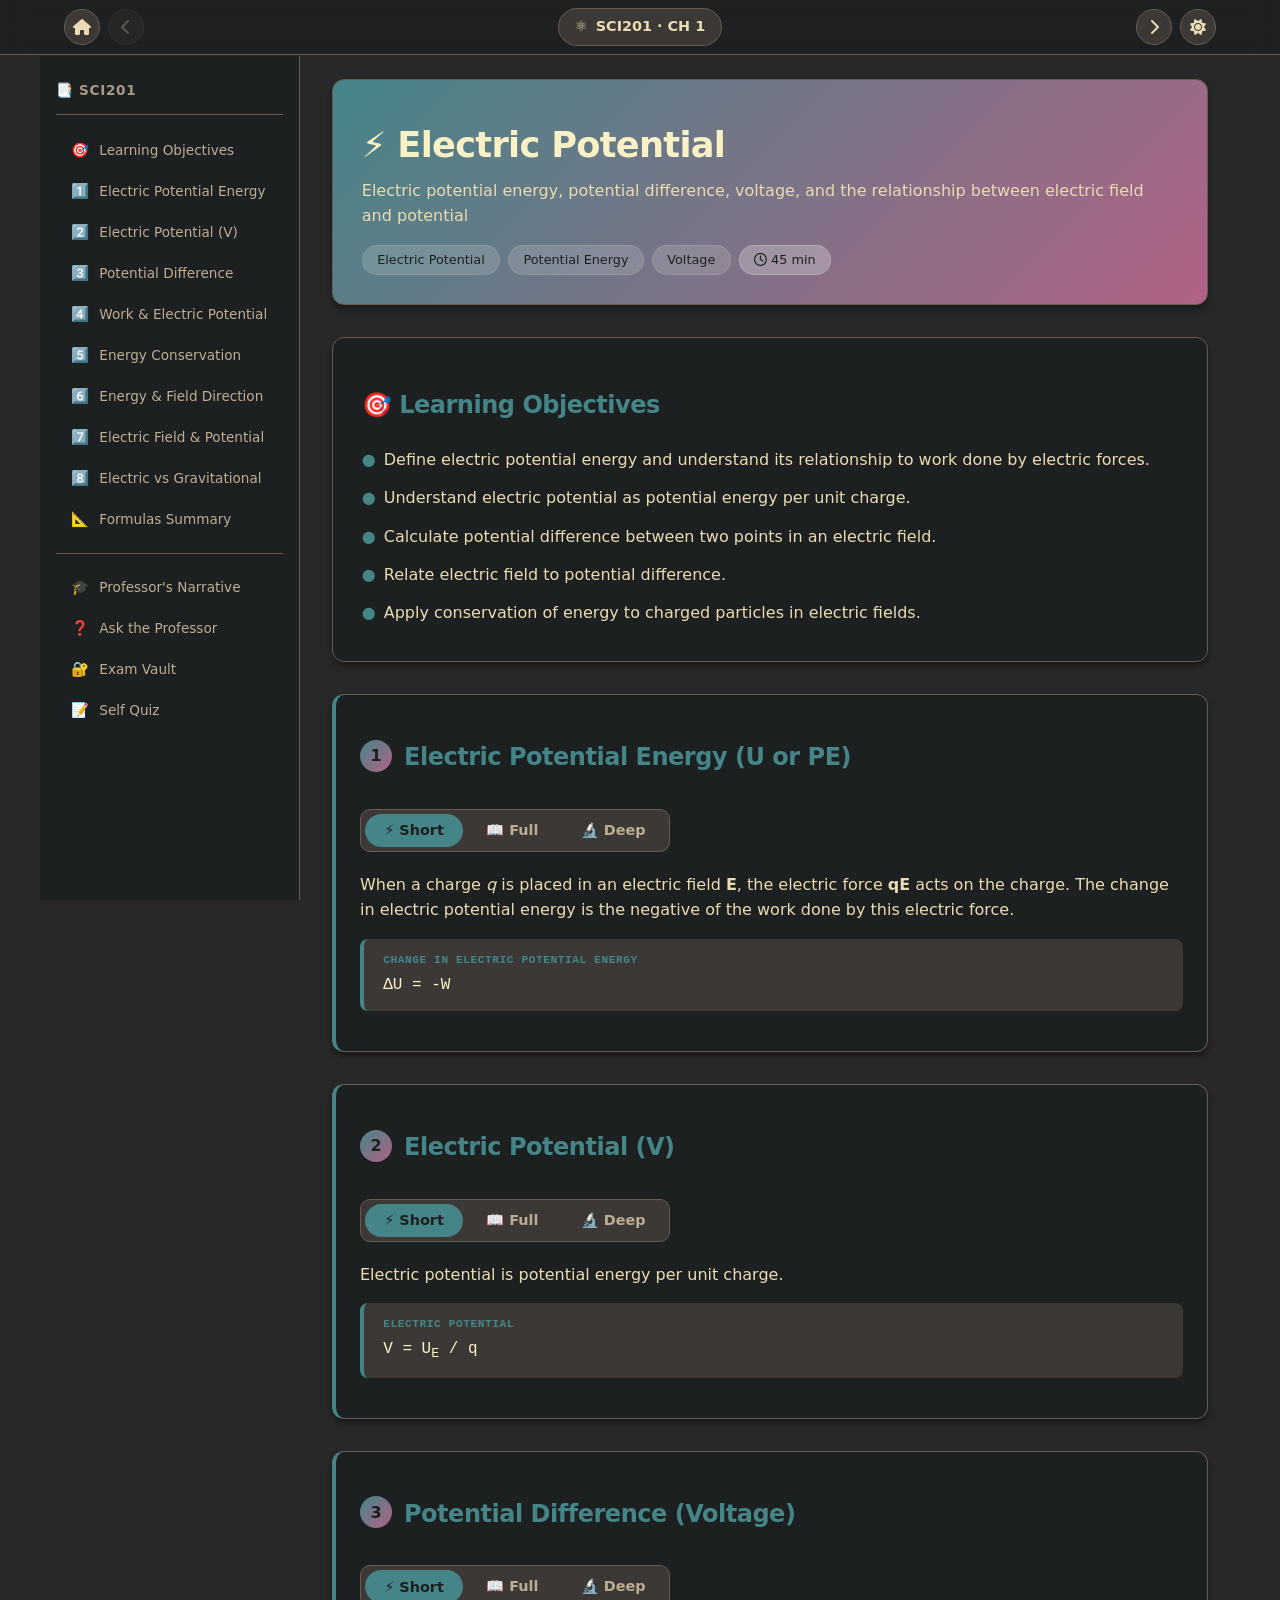
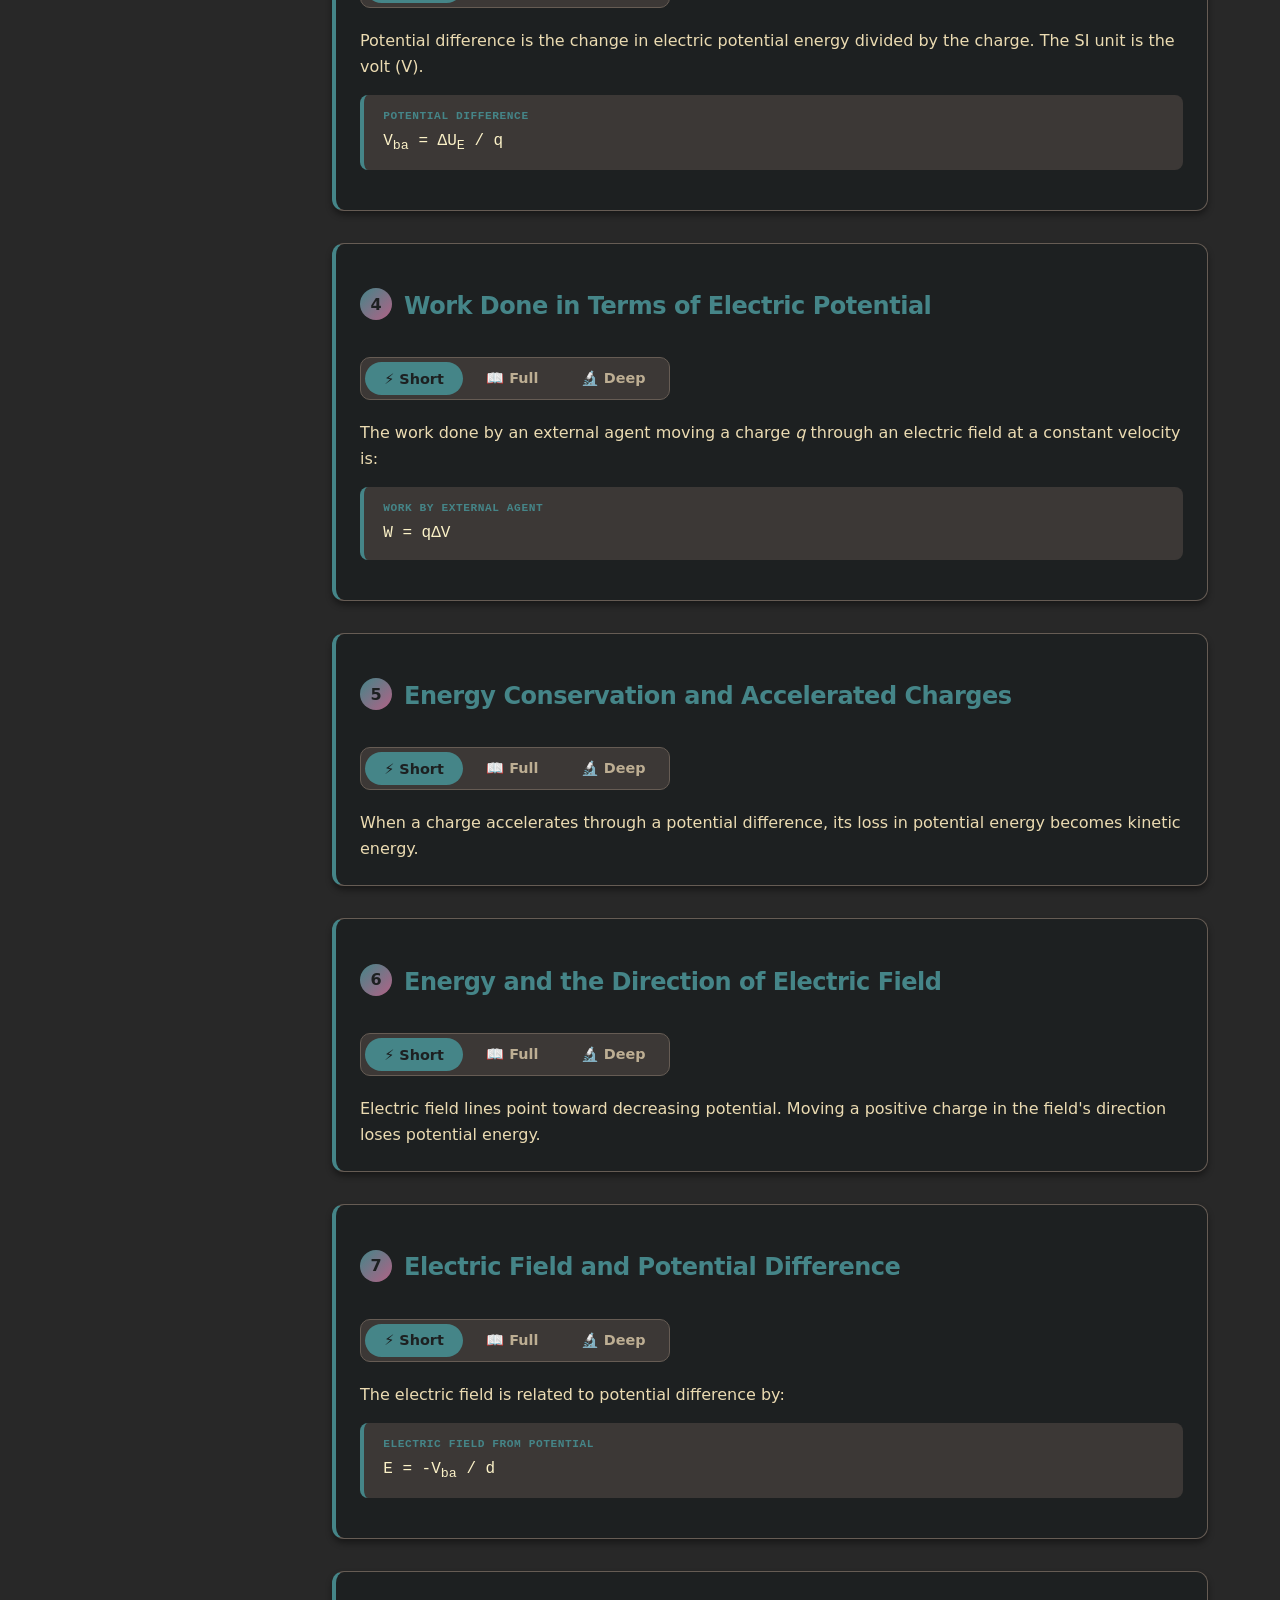
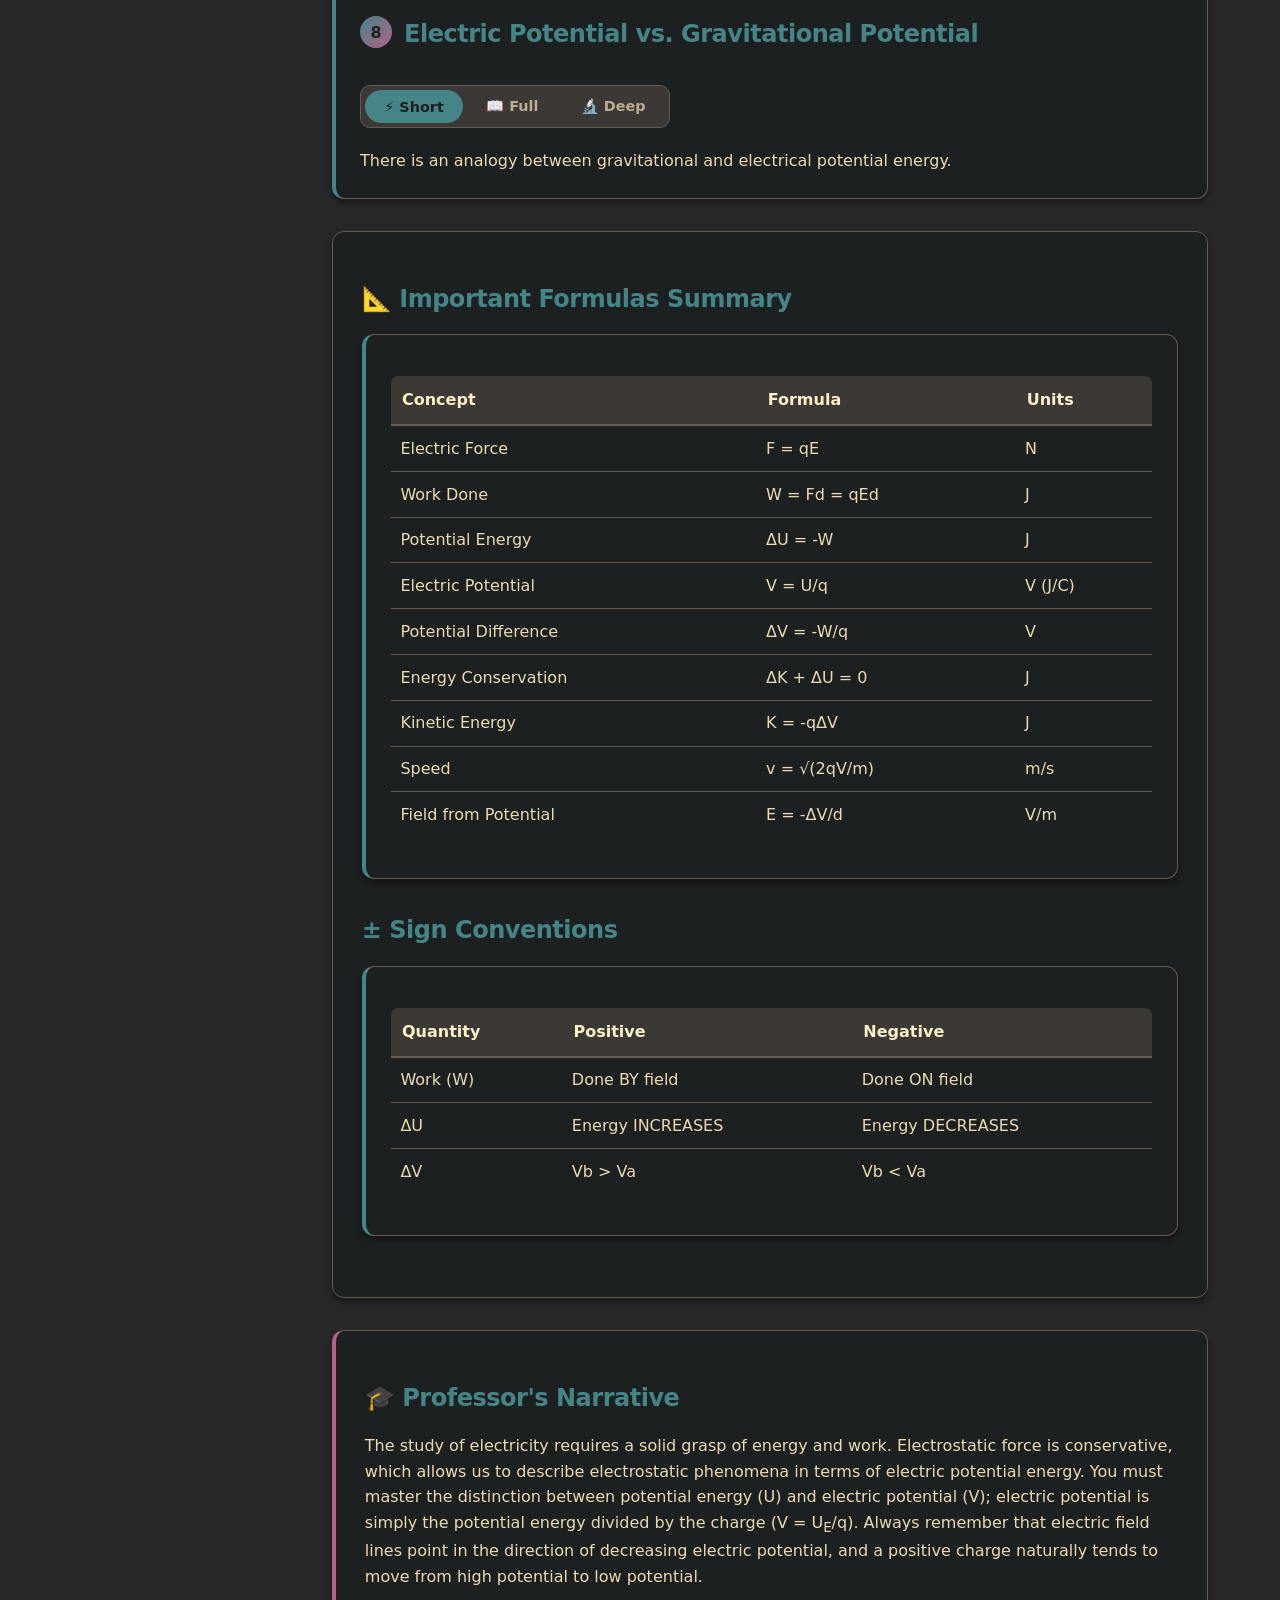
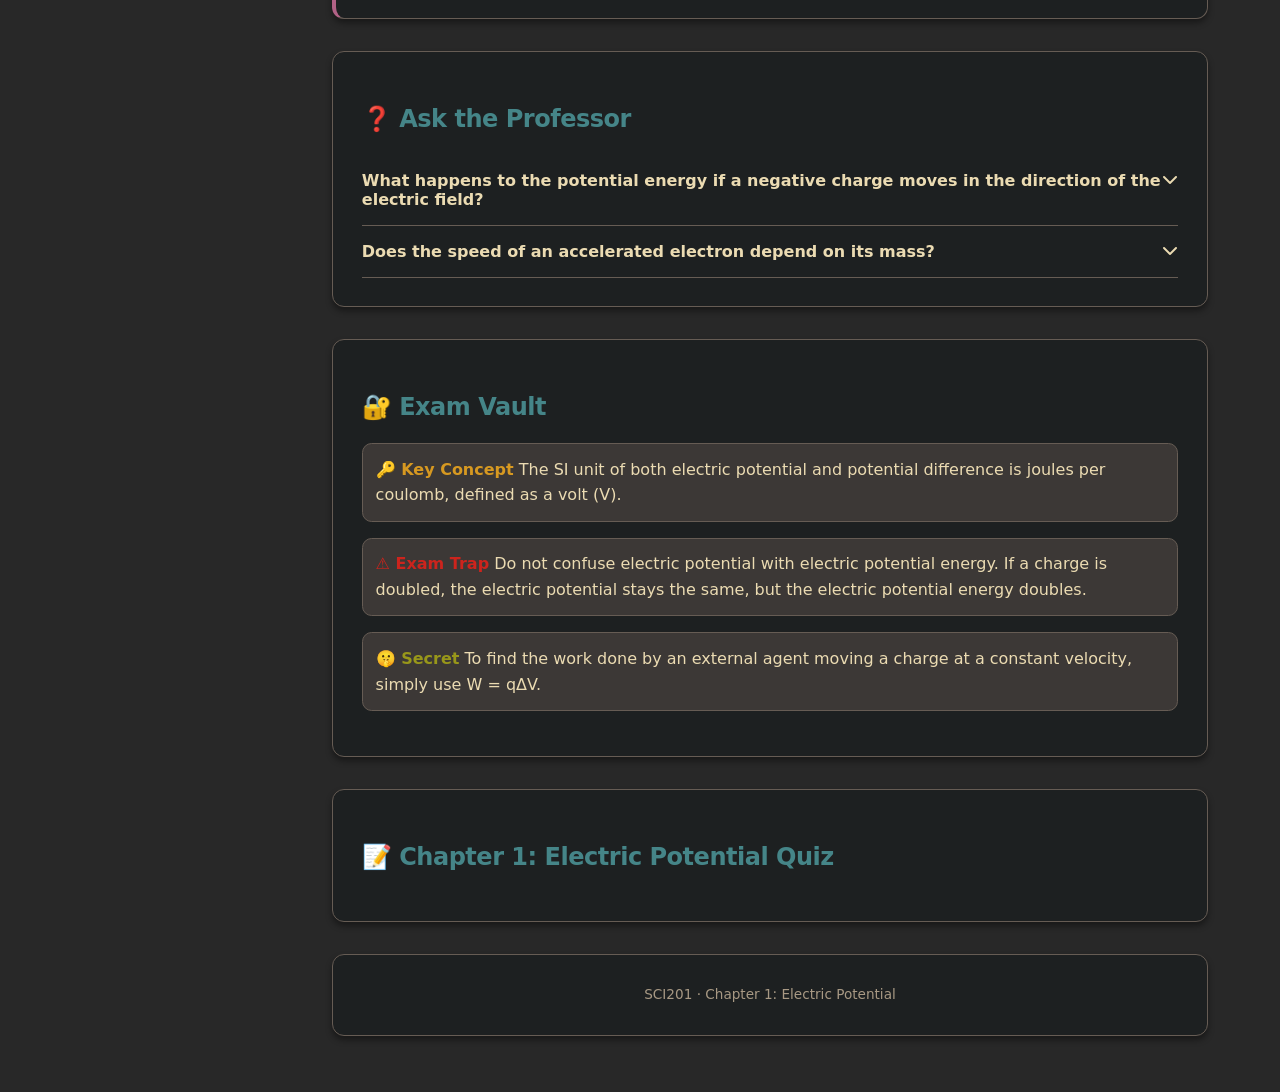
==== commit d6497593: "Add scroll-top button to chapter1" ====
--- a/chapters/chapter1.html
+++ b/chapters/chapter1.html
@@ -818,6 +818,7 @@
                     overflow-x: hidden;
                     width: 100%;
                 }
+    .scroll-top-btn { position: fixed; bottom: 2rem; right: 2rem; z-index: 100; background: var(--primary); color: var(--bg0_h); border: none; width: 44px; height: 44px; border-radius: 50%; font-size: 1.2rem; cursor: pointer; box-shadow: var(--shadow); display: none; align-items: center; justify-content: center; transition: all 0.3s ease; } .scroll-top-btn.visible { display: flex; } .scroll-top-btn:hover { filter: brightness(1.1); transform: translateY(-2px); } @media (max-width: 900px) { .scroll-top-btn { bottom: 1.5rem; right: 1.5rem; } }
             }
         </style>
     </head>
@@ -1772,6 +1773,7 @@
                     },
                 ],
             });
+    <button class="scroll-top-btn" onclick="window.scrollTo({top:0,behavior:'smooth'})" title="Back to top"><i class="fa-solid fa-arrow-up"></i></button>
         </script>
         <script src="../js/toolbar.js"></script>
     </body>
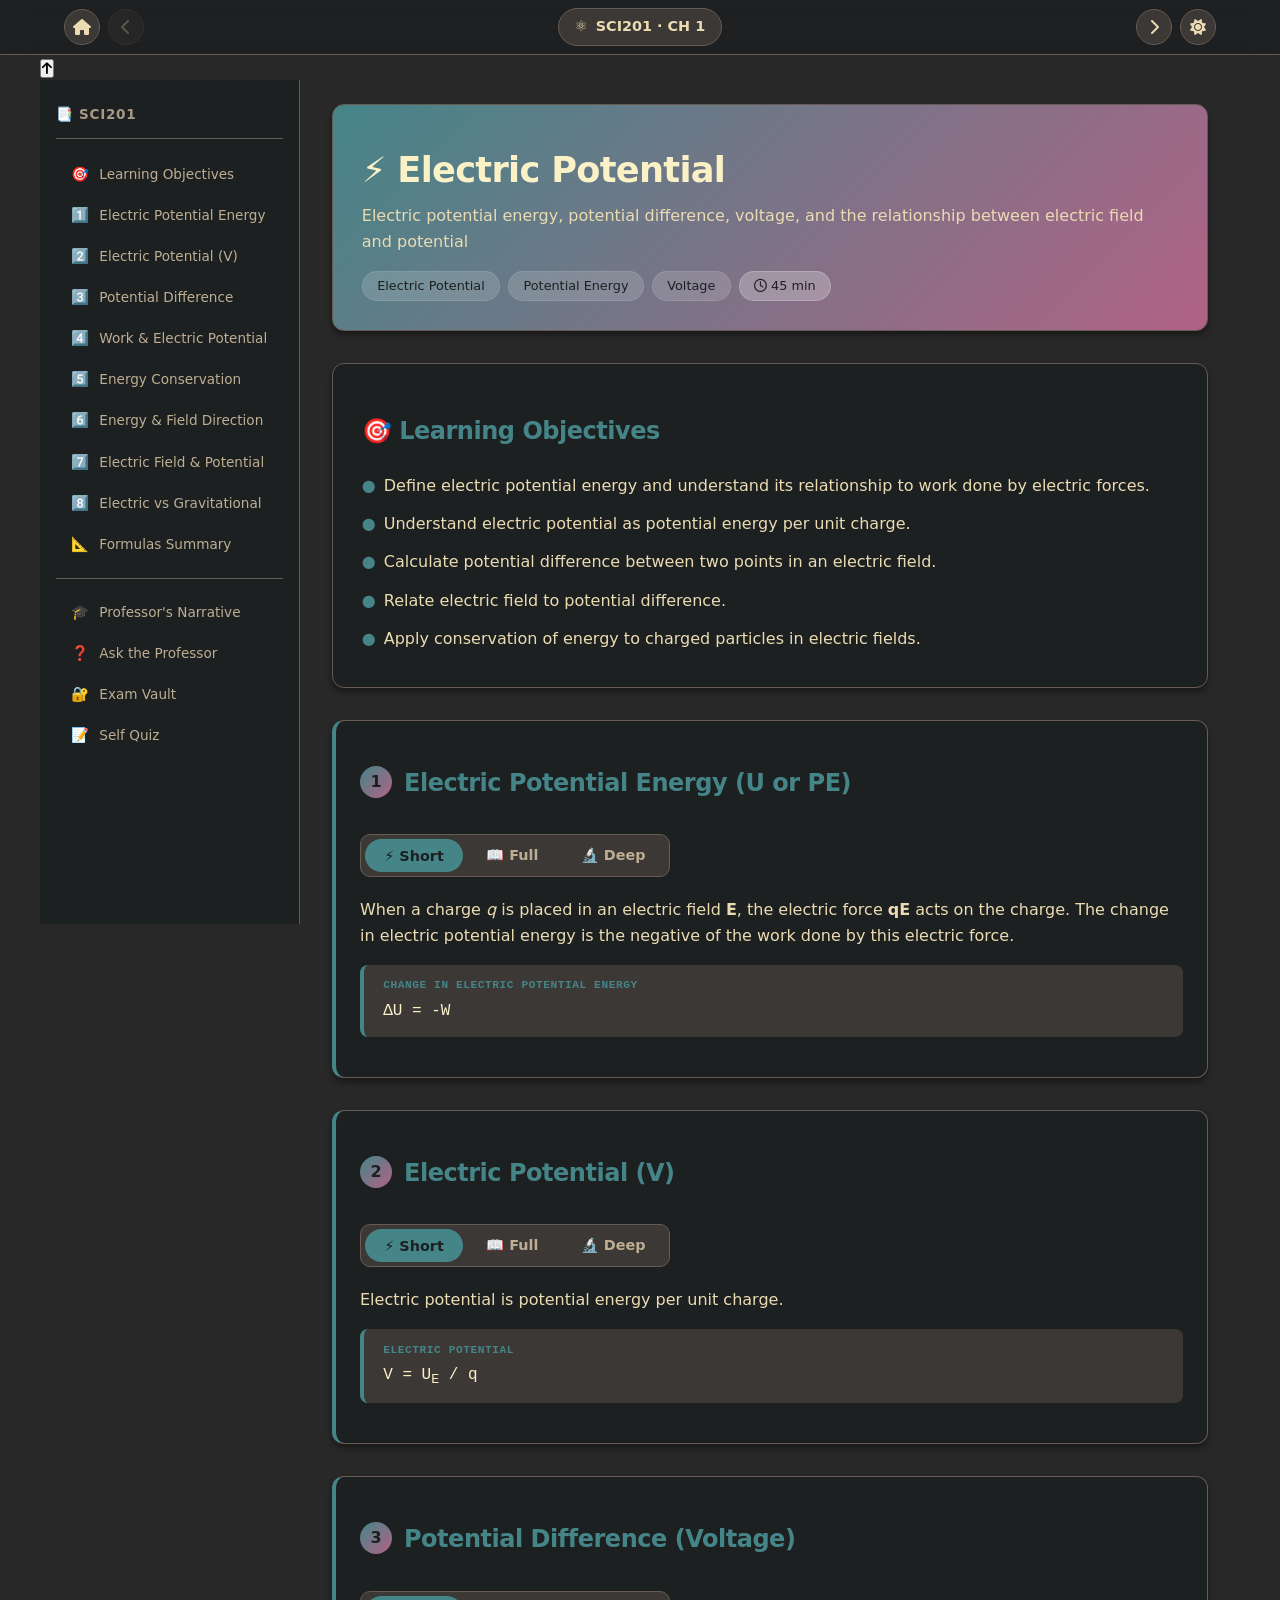
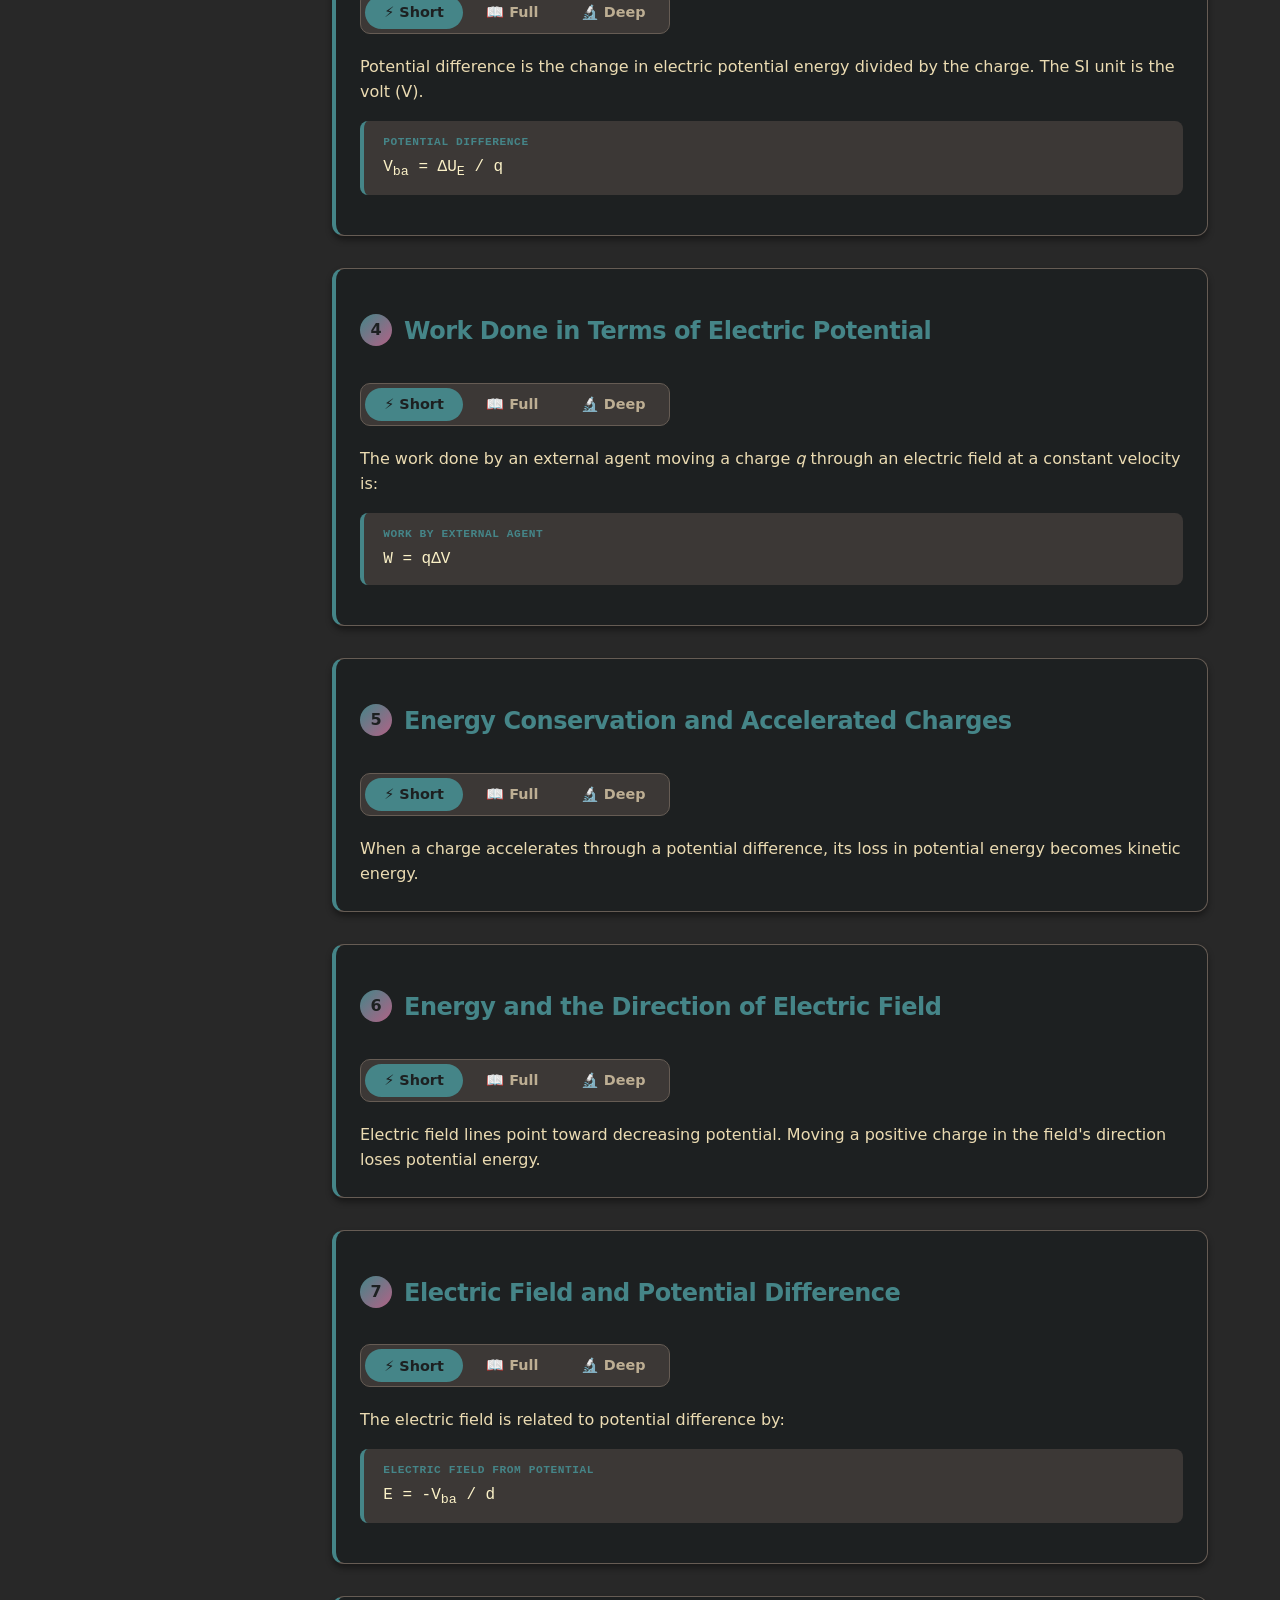
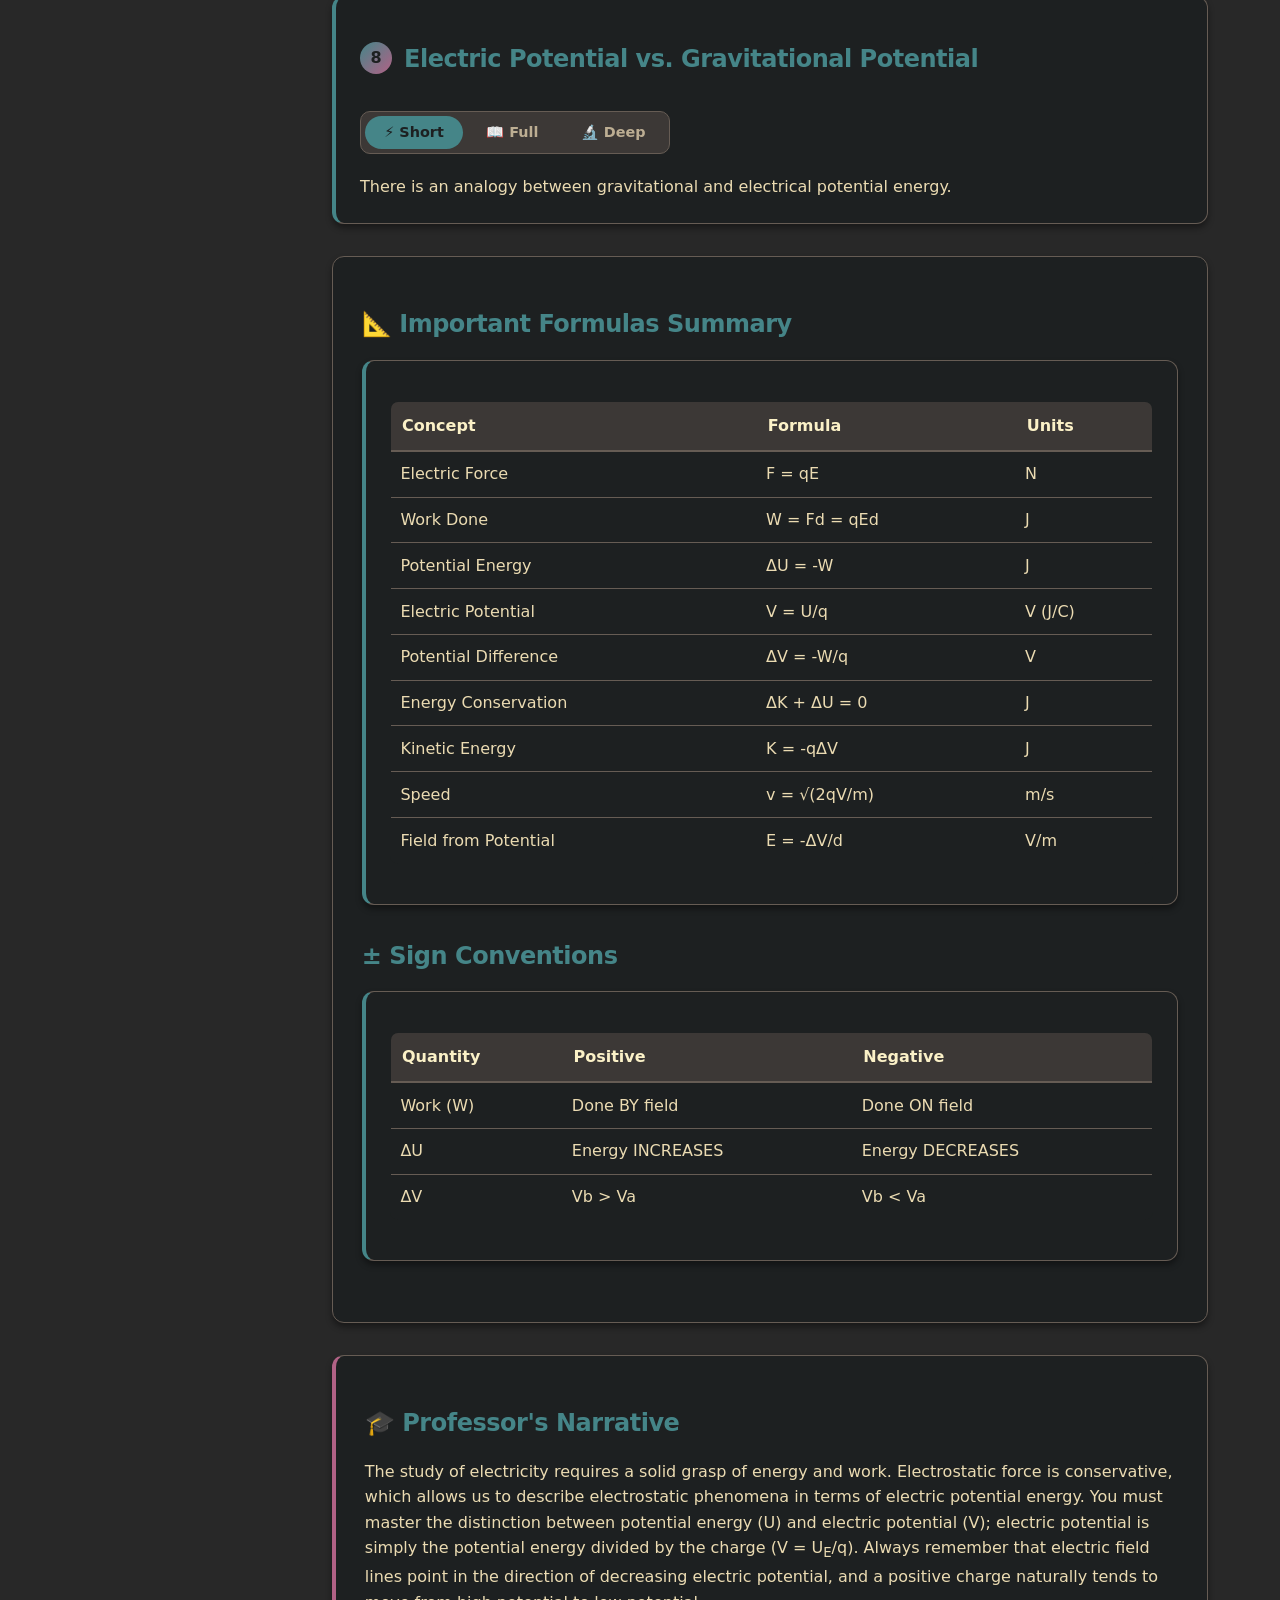
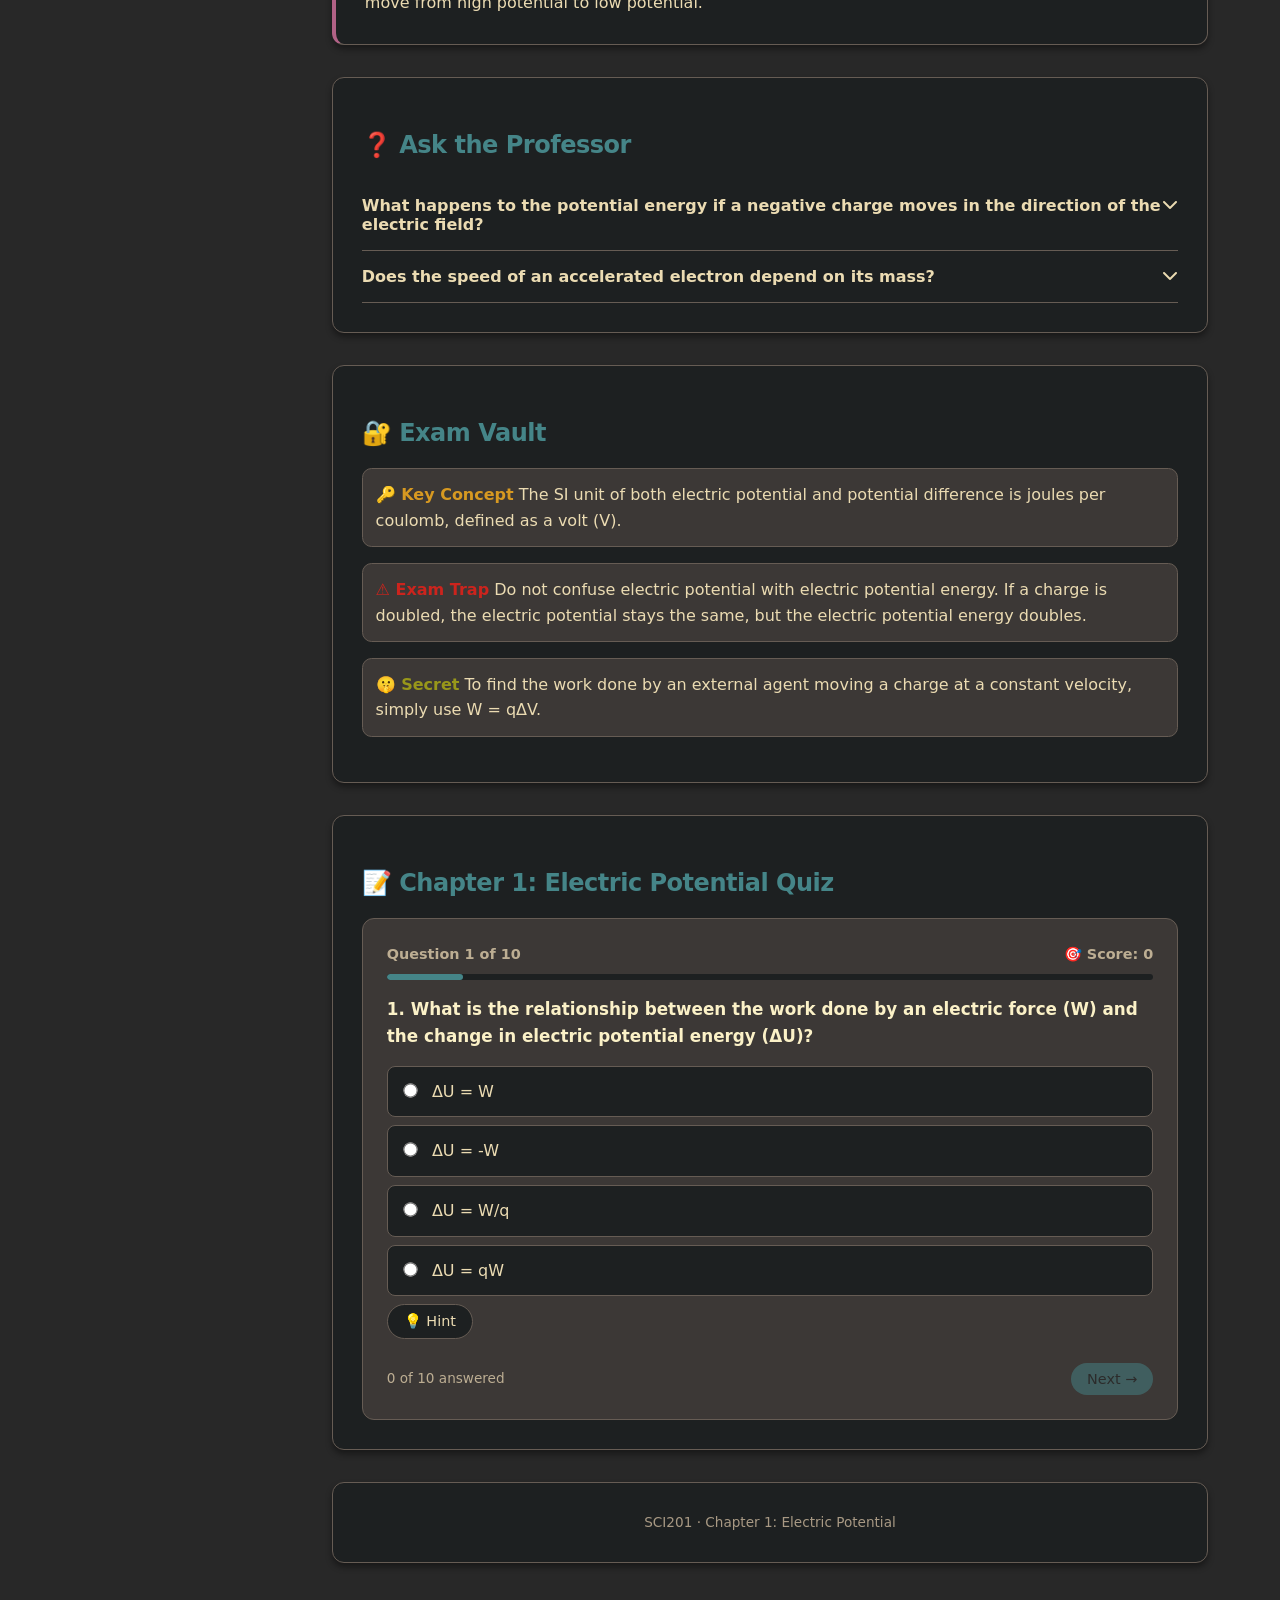
==== commit c1e3e19a: "Fix scroll button placement" ====
--- a/chapters/chapter1.html
+++ b/chapters/chapter1.html
@@ -1773,8 +1773,8 @@
                     },
                 ],
             });
+        </script>
     <button class="scroll-top-btn" onclick="window.scrollTo({top:0,behavior:'smooth'})" title="Back to top"><i class="fa-solid fa-arrow-up"></i></button>
-        </script>
         <script src="../js/toolbar.js"></script>
     </body>
 </html>
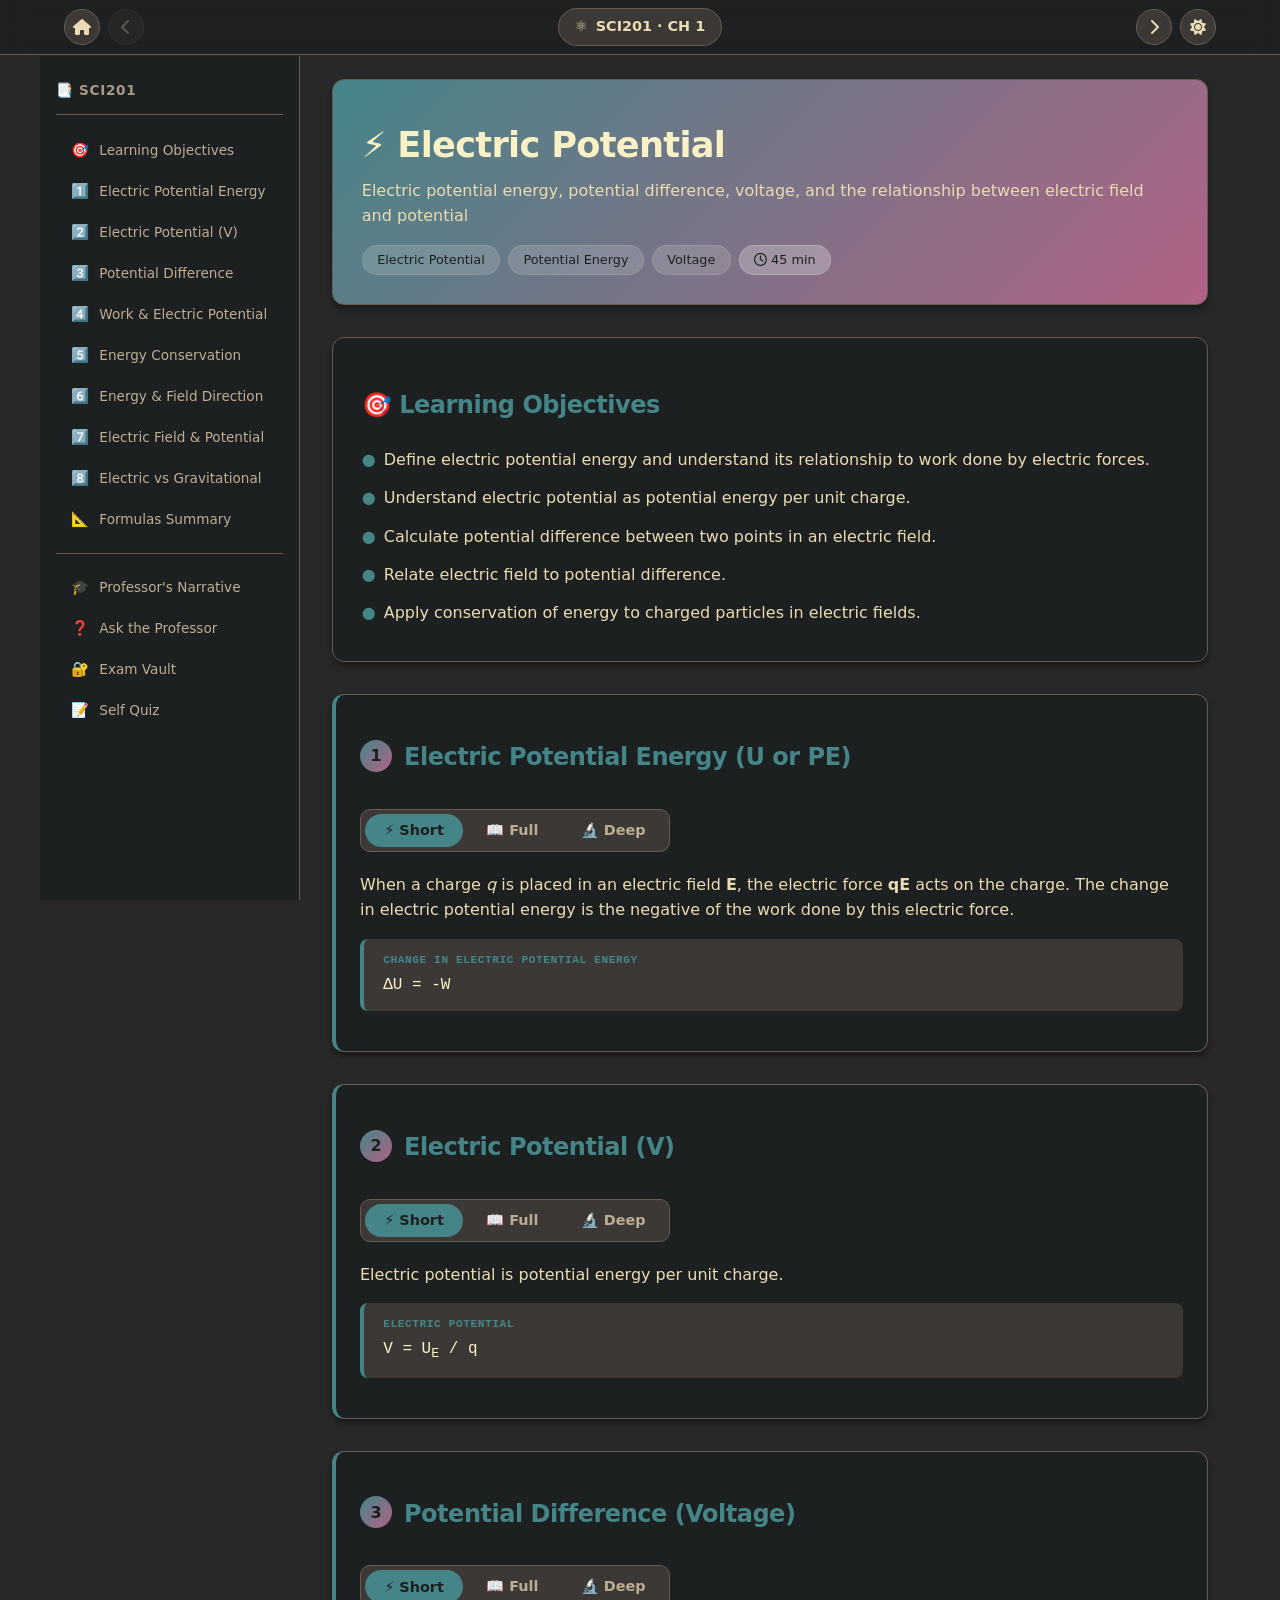
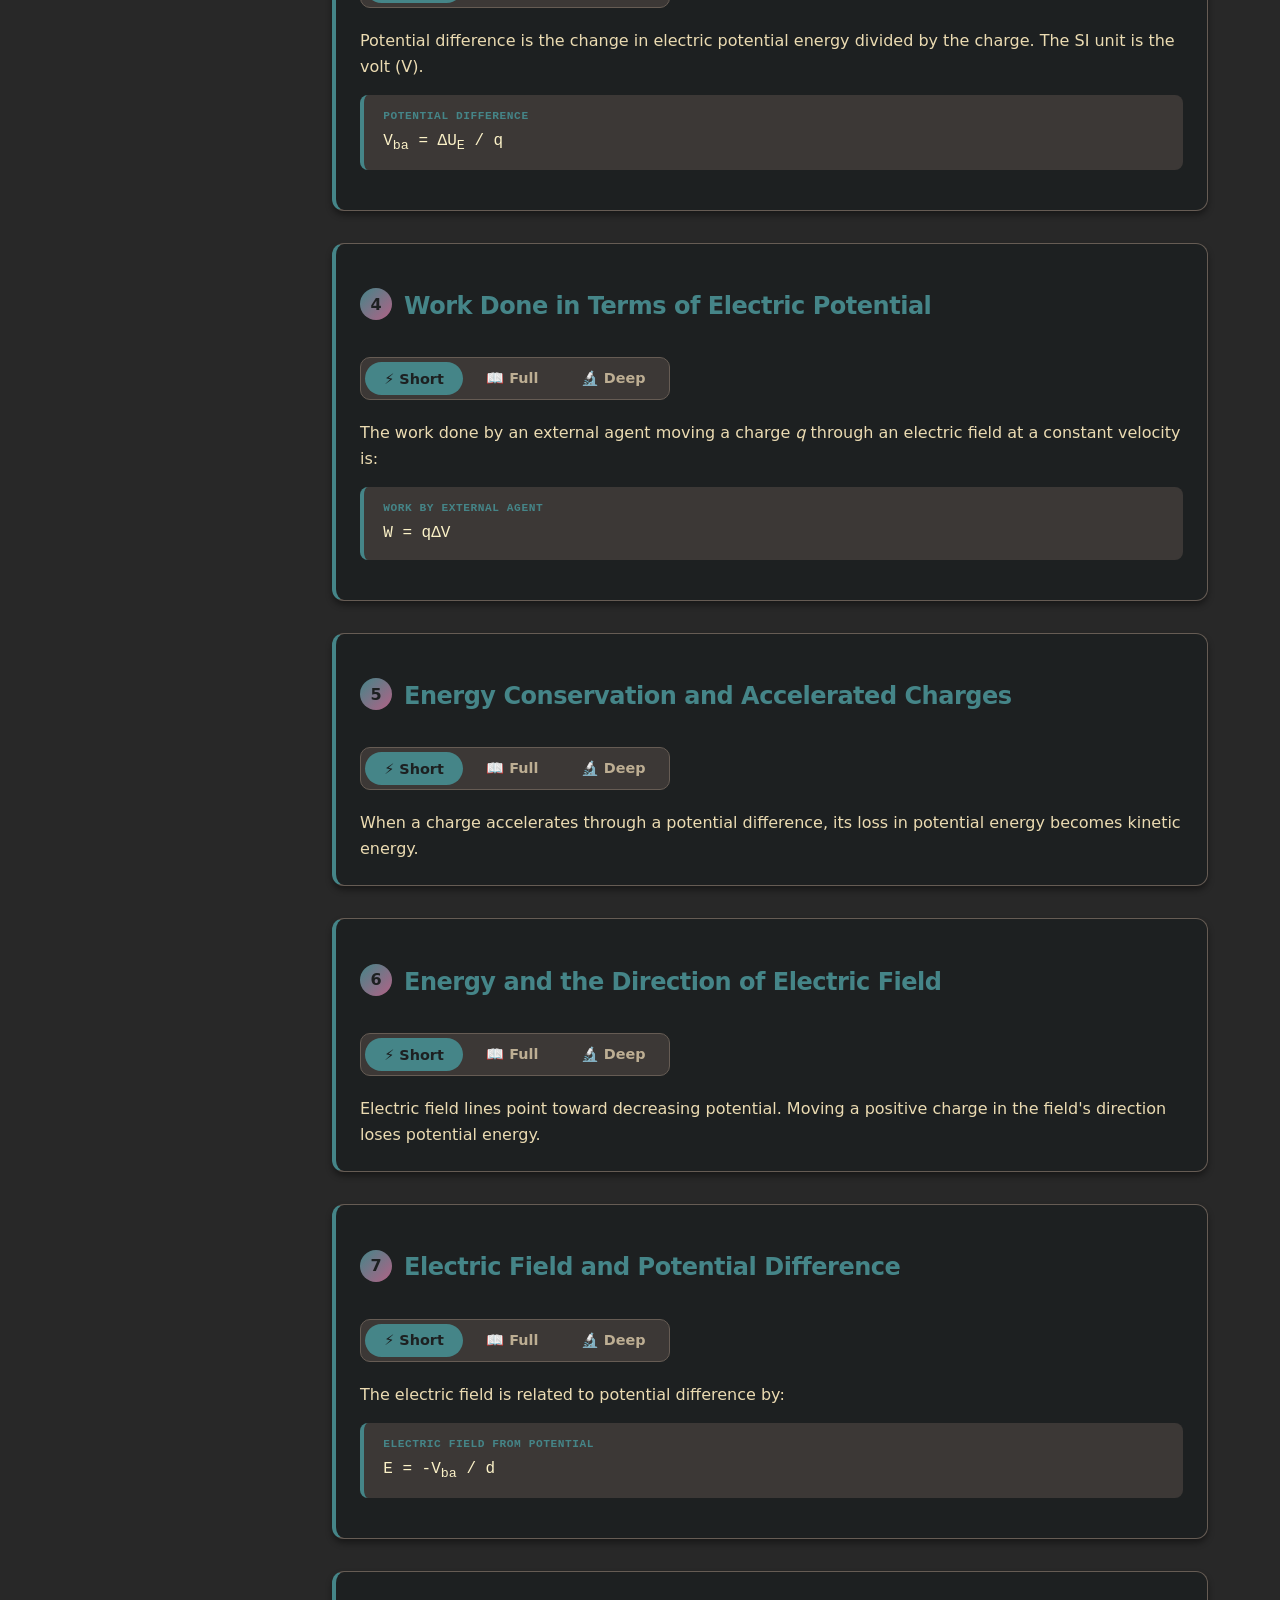
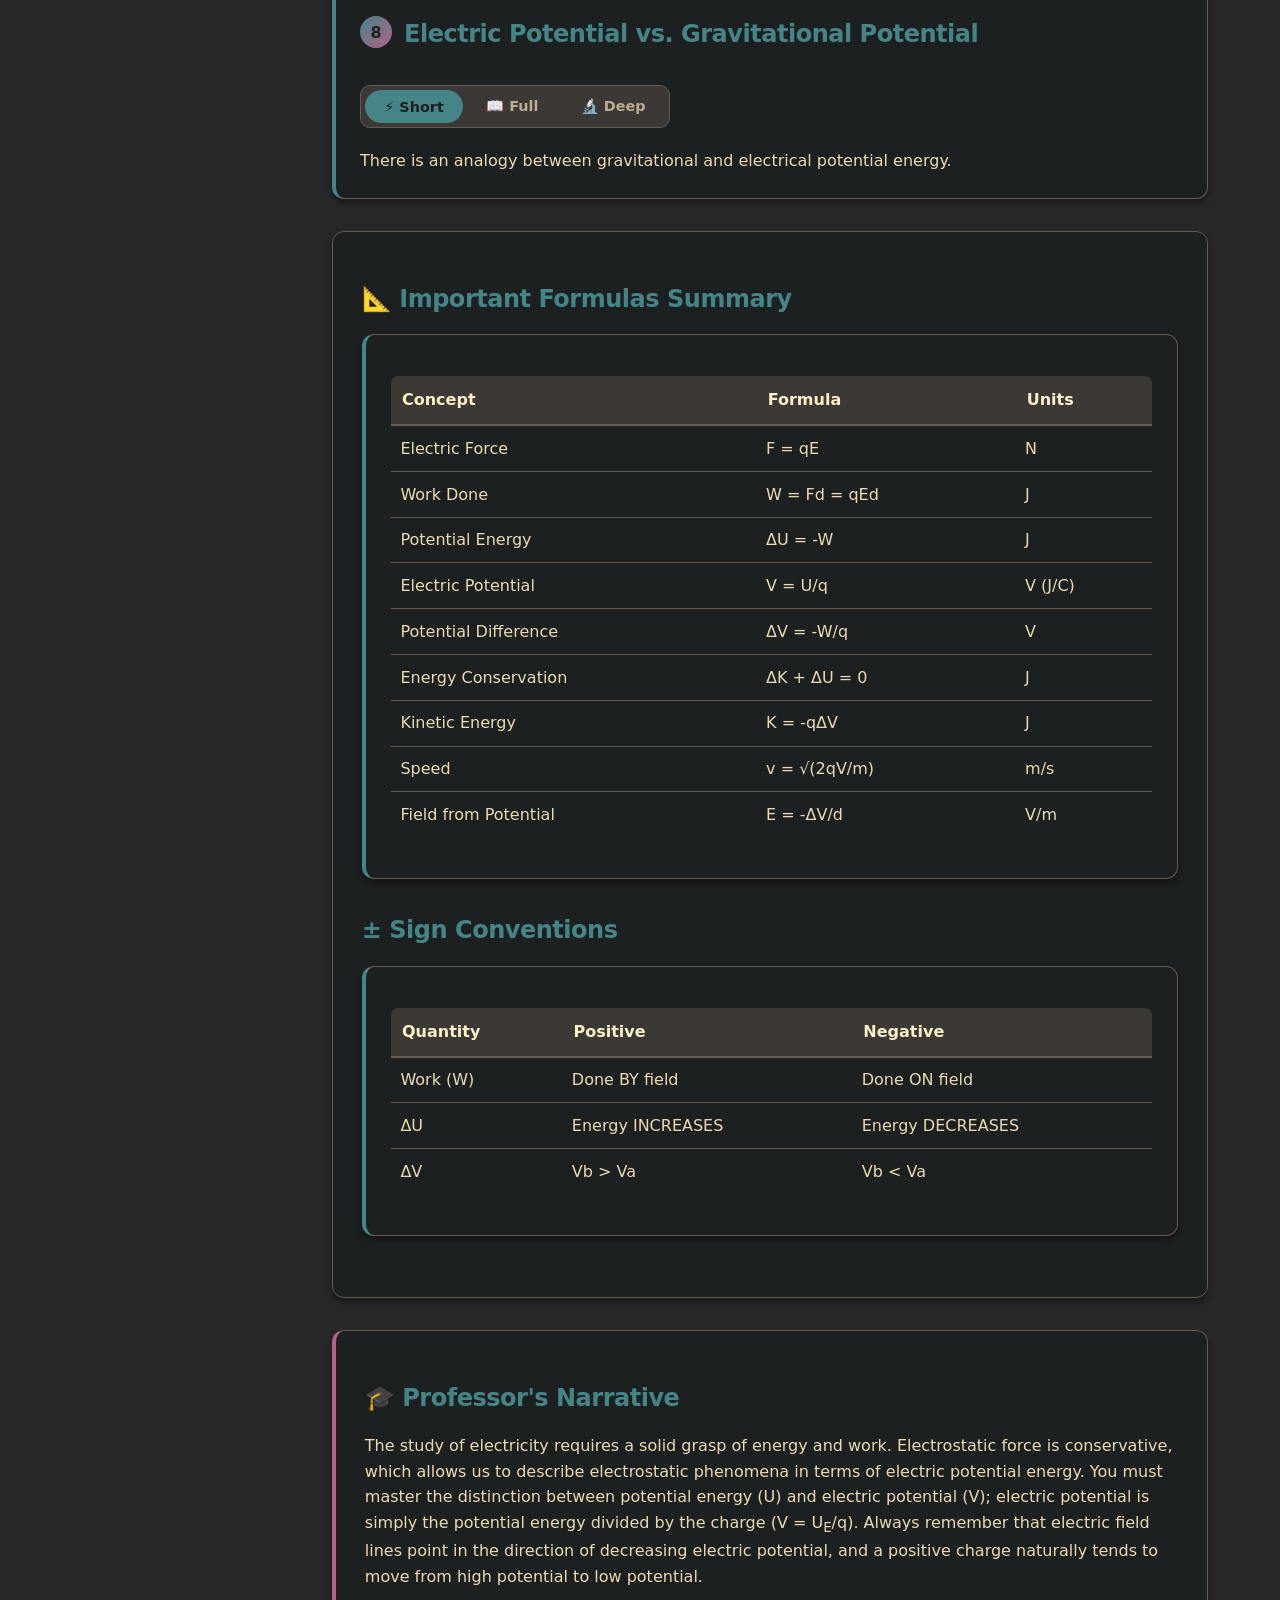
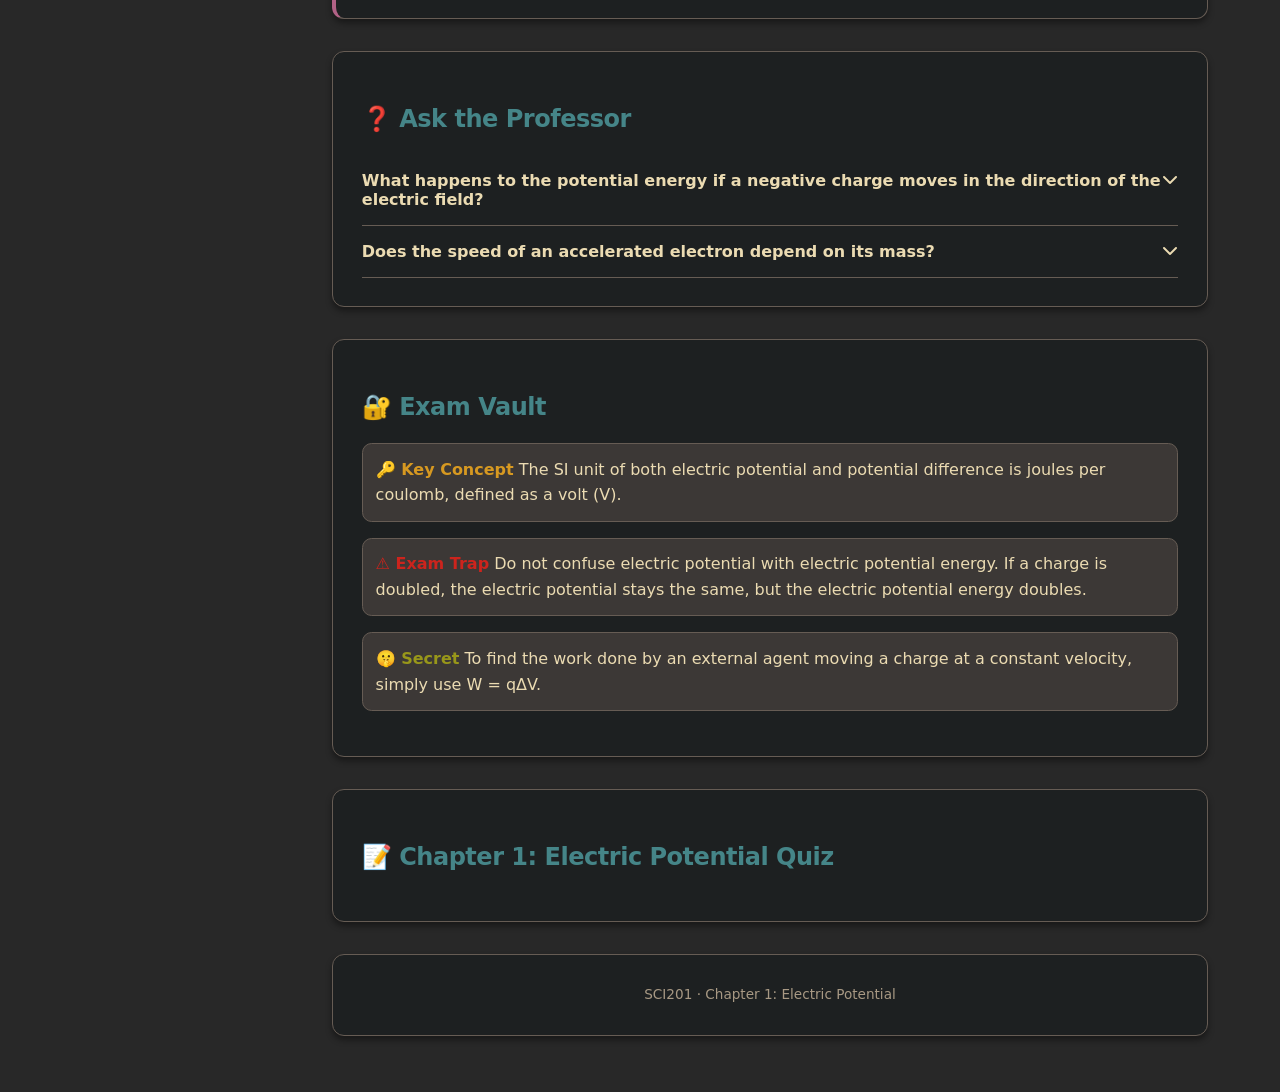
==== commit 034c1945: "Fix scroll button placement correctly" ====
--- a/chapters/chapter1.html
+++ b/chapters/chapter1.html
@@ -1773,8 +1773,8 @@
                     },
                 ],
             });
+    <button class="scroll-top-btn" onclick="window.scrollTo({top:0,behavior:'smooth'})" title="Back to top"><i class="fa-solid fa-arrow-up"></i></button>
         </script>
-    <button class="scroll-top-btn" onclick="window.scrollTo({top:0,behavior:'smooth'})" title="Back to top"><i class="fa-solid fa-arrow-up"></i></button>
         <script src="../js/toolbar.js"></script>
     </body>
 </html>
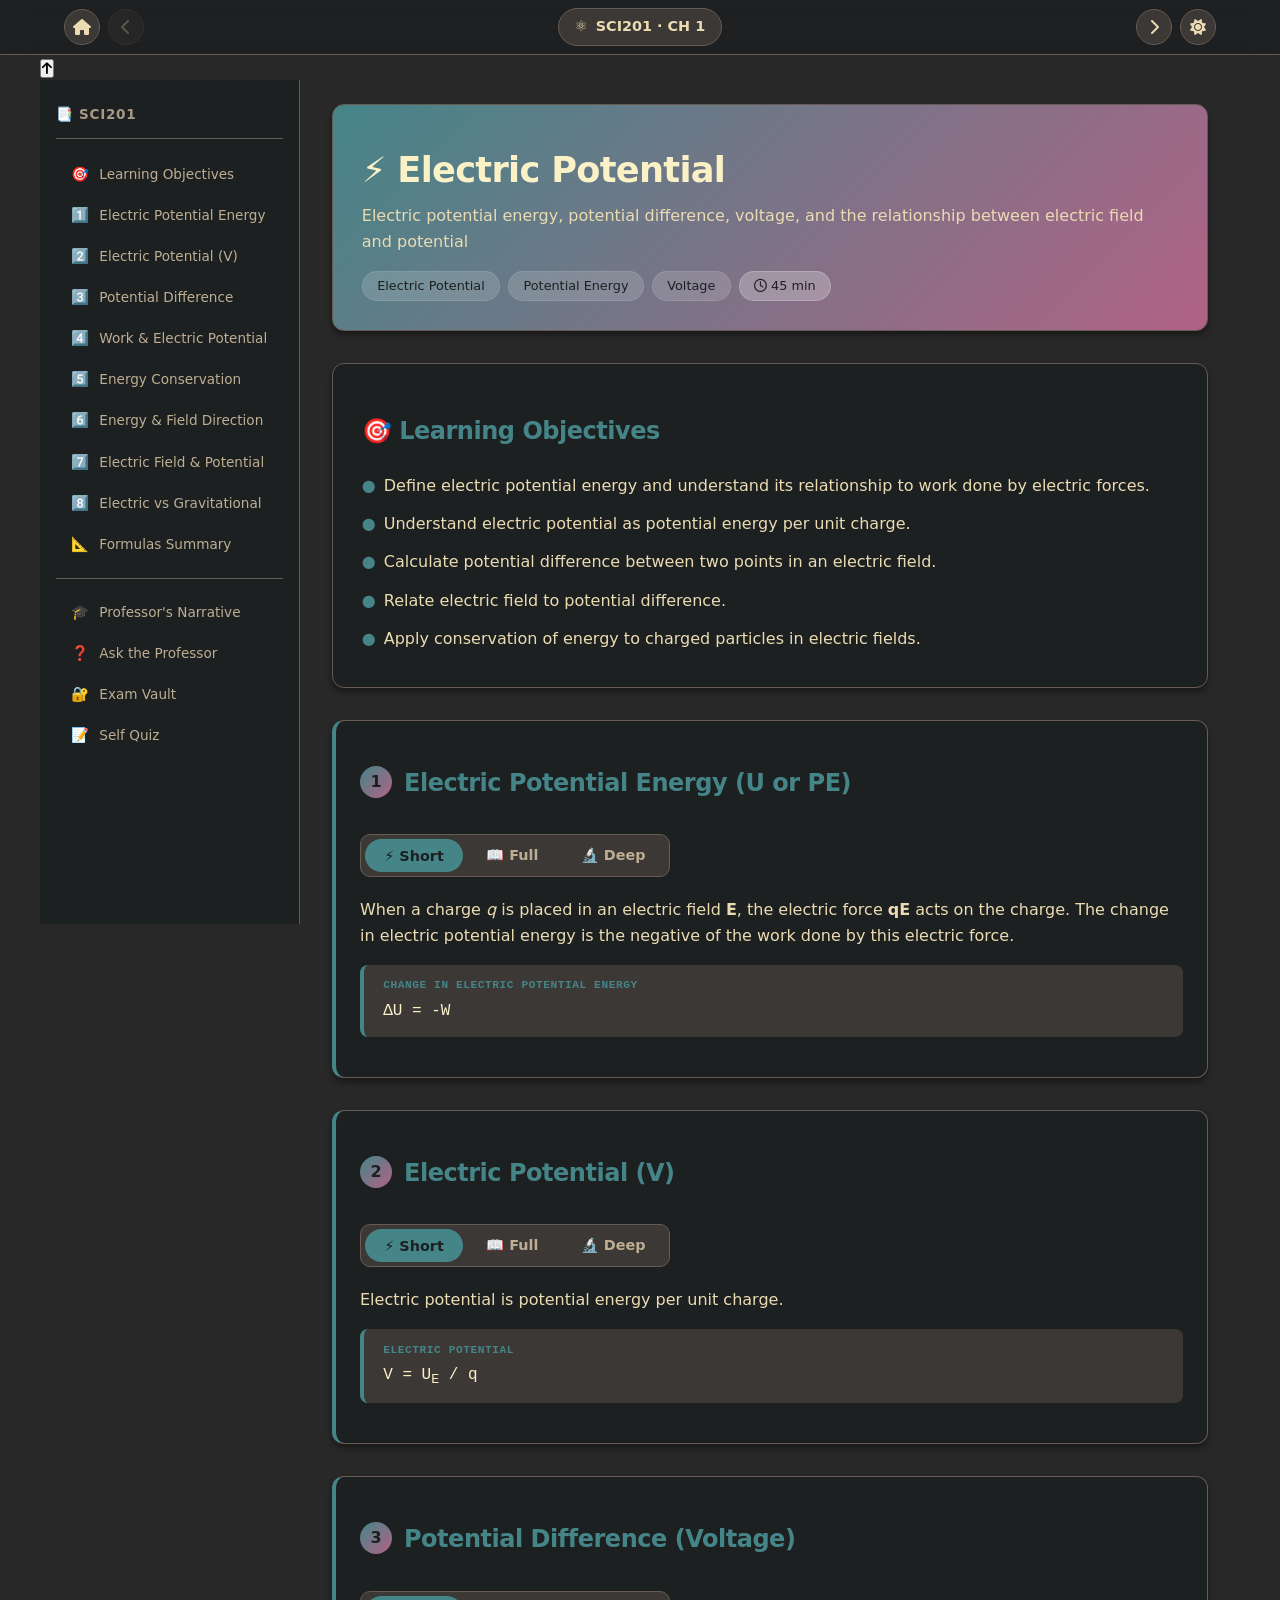
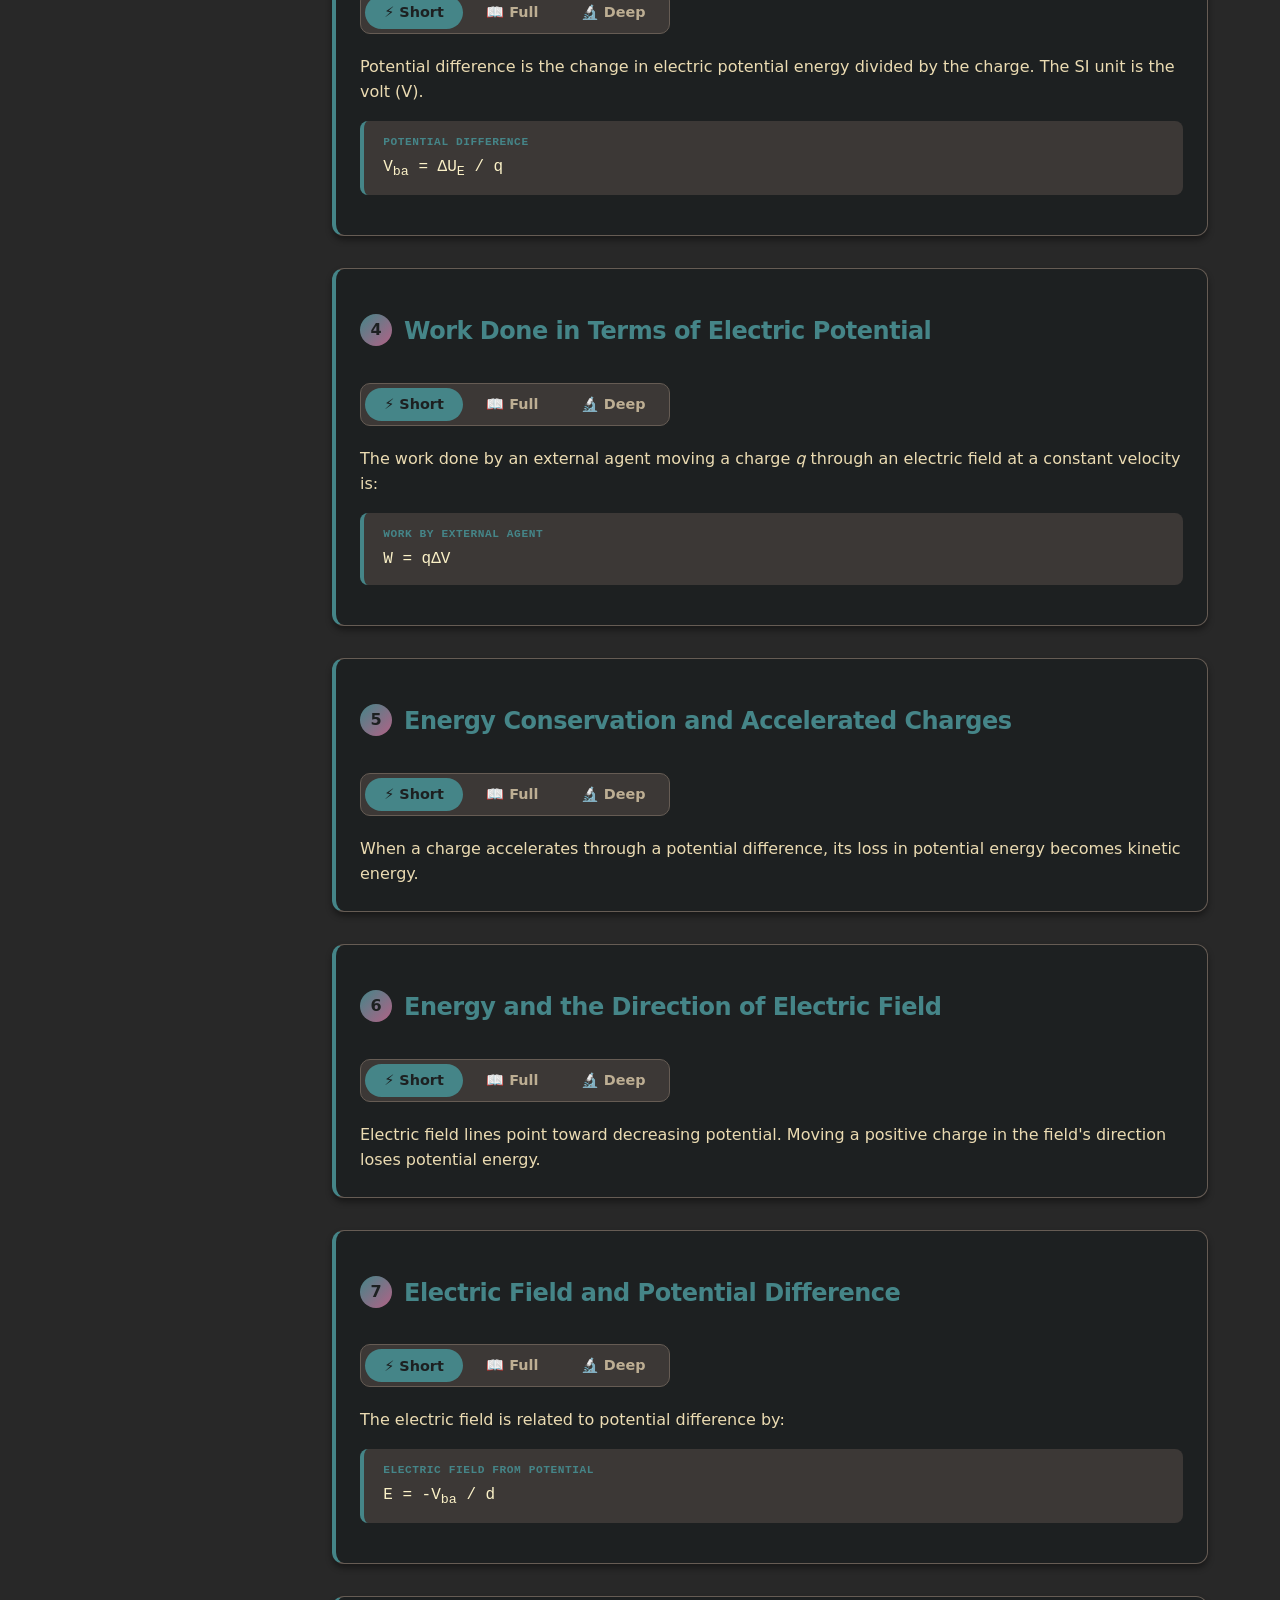
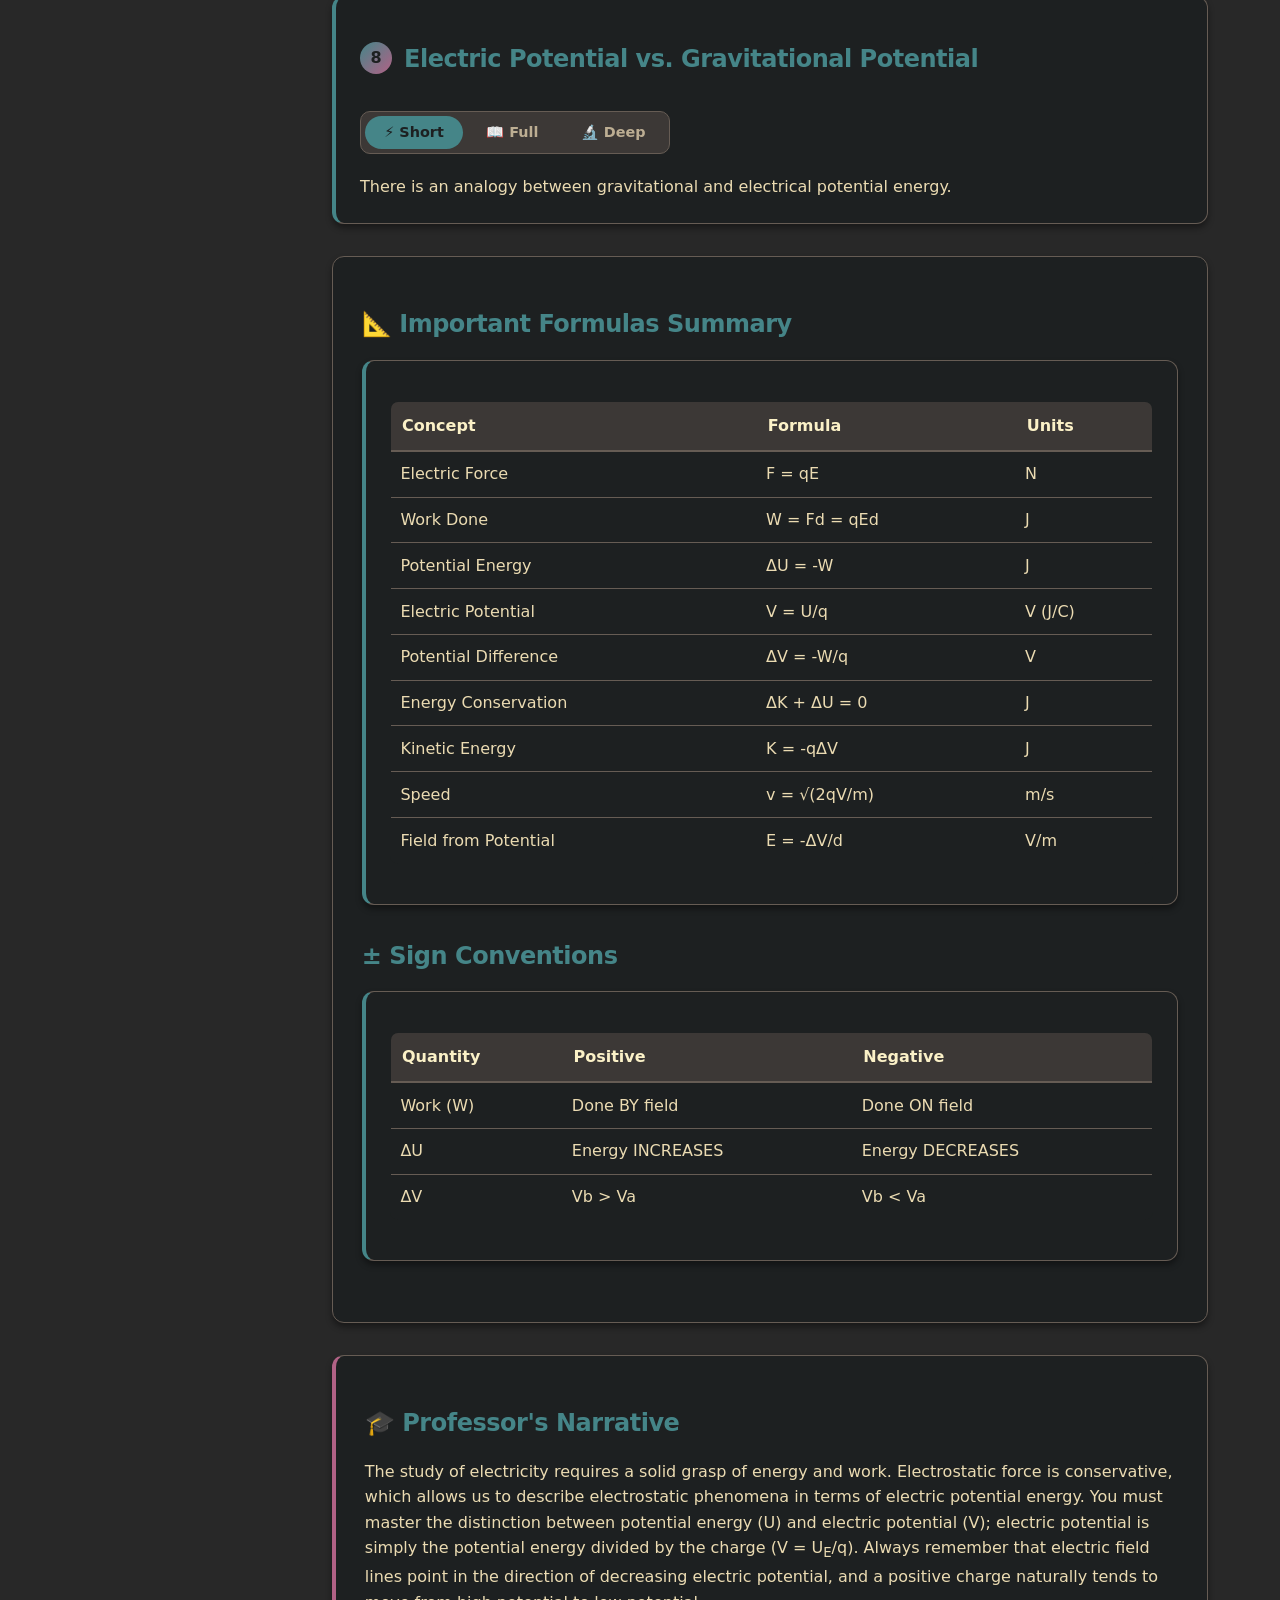
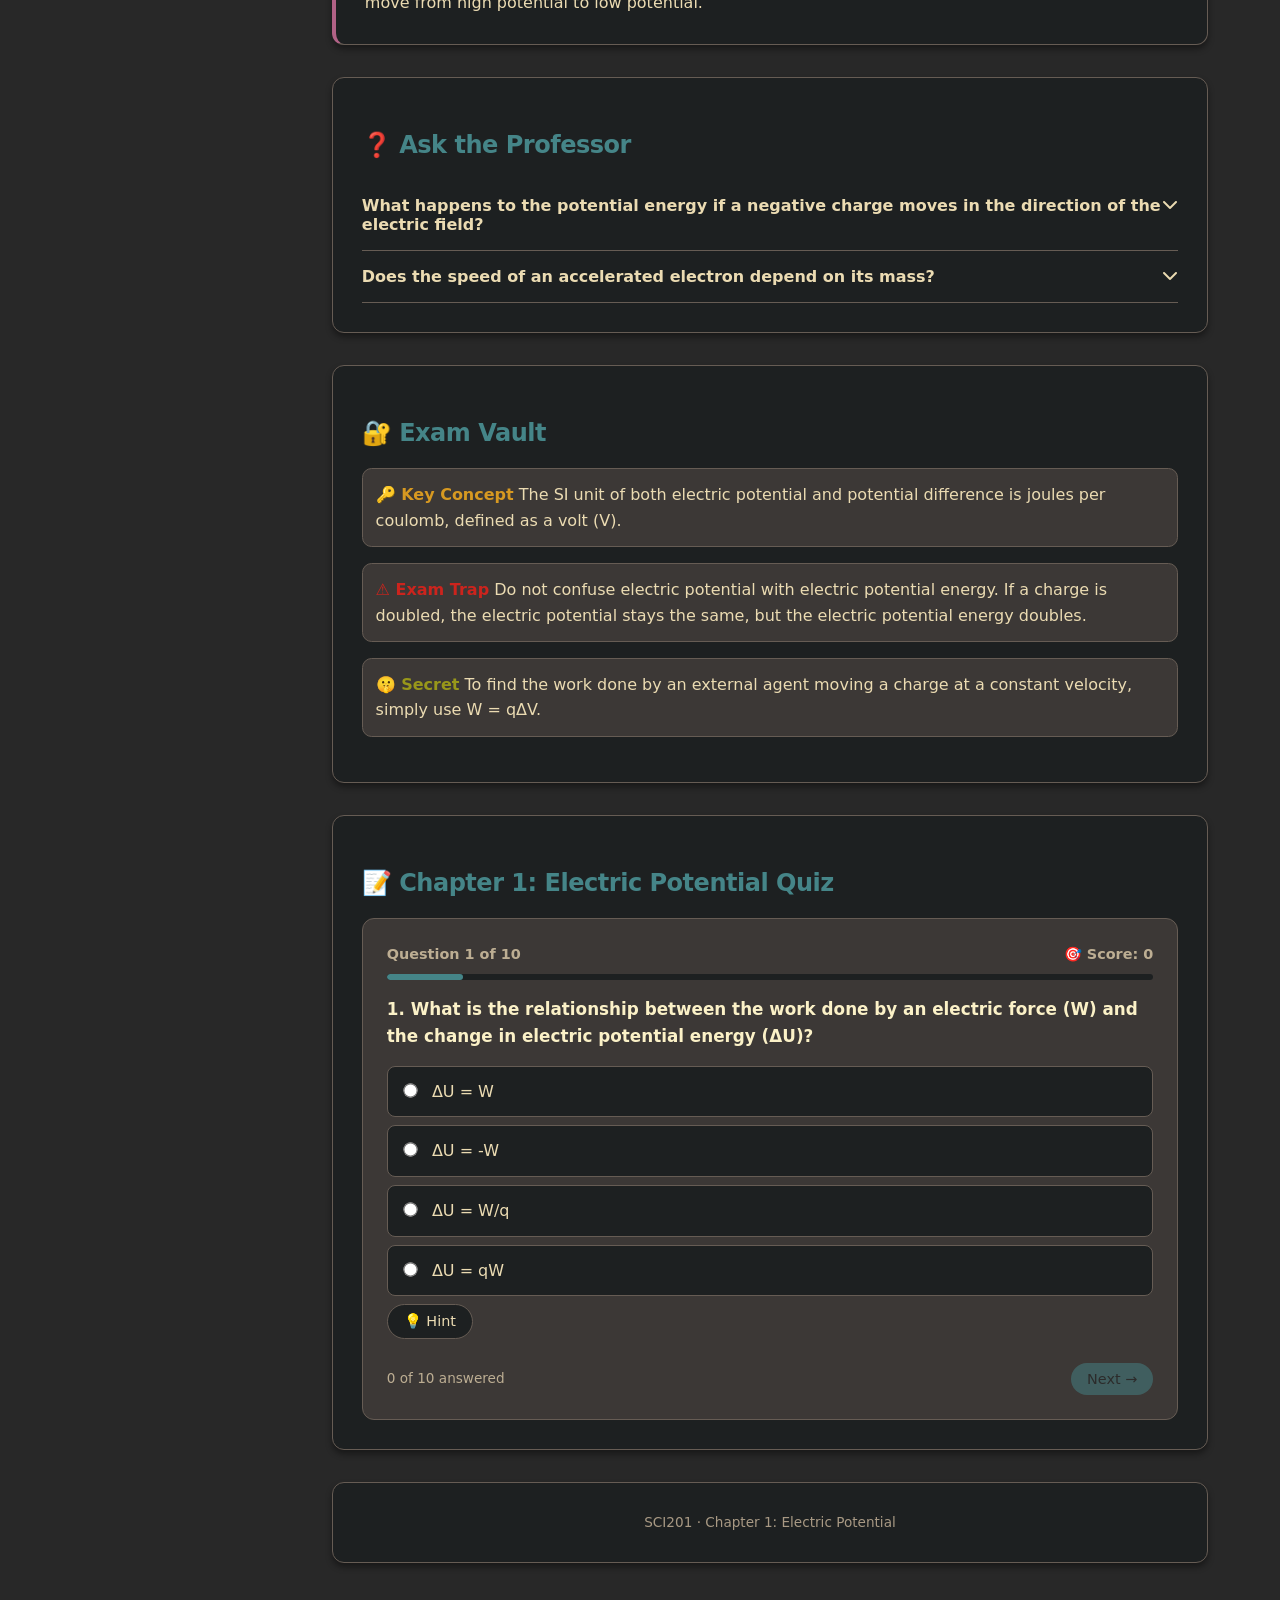
==== commit 54e3d921: "Fix scroll button placement" ====
--- a/chapters/chapter1.html
+++ b/chapters/chapter1.html
@@ -639,32 +639,33 @@
             }
 
             @media (max-width: 900px) {
-    .toolbar-hamburger {
-        display: none !important;
-    }
-    .sidebar {
-        display: none !important;
-    }
-    .toolbar {
-        width: 100%;
-        margin-left: 0;
-        margin-right: 0;
-        padding: 0.5rem 1rem;
-        left: 0;
-        right: 0;
-    }
-    .concept-number {
-        min-width: 32px;
-        min-height: 32px;
-        width: auto;
-        height: auto;
-        padding: 0.25rem 0.5rem;
-        flex-shrink: 0;
-    }
-    html, body {
-        overflow-x: hidden;
-        width: 100%;
-    }
+                .toolbar-hamburger {
+                    display: none !important;
+                }
+                .sidebar {
+                    display: none !important;
+                }
+                .toolbar {
+                    width: 100%;
+                    margin-left: 0;
+                    margin-right: 0;
+                    padding: 0.5rem 1rem;
+                    left: 0;
+                    right: 0;
+                }
+                .concept-number {
+                    min-width: 32px;
+                    min-height: 32px;
+                    width: auto;
+                    height: auto;
+                    padding: 0.25rem 0.5rem;
+                    flex-shrink: 0;
+                }
+                html,
+                body {
+                    overflow-x: hidden;
+                    width: 100%;
+                }
                 body {
                     flex-direction: column;
                 }
@@ -767,32 +768,12 @@
                 pointer-events: none;
             }
             @media (max-width: 900px) {
-    .toolbar-hamburger {
-        display: none !important;
-    }
-    .sidebar {
-        display: none !important;
-    }
-    .toolbar {
-        width: 100%;
-        margin-left: 0;
-        margin-right: 0;
-        padding: 0.5rem 1rem;
-        left: 0;
-        right: 0;
-    }
-    .concept-number {
-        min-width: 32px;
-        min-height: 32px;
-        width: auto;
-        height: auto;
-        padding: 0.25rem 0.5rem;
-        flex-shrink: 0;
-    }
-    html, body {
-        overflow-x: hidden;
-        width: 100%;
-    }
+                .toolbar-hamburger {
+                    display: none !important;
+                }
+                .sidebar {
+                    display: none !important;
+                }
                 .toolbar {
                     width: 100%;
                     margin-left: 0;
@@ -801,6 +782,27 @@
                     left: 0;
                     right: 0;
                 }
+                .concept-number {
+                    min-width: 32px;
+                    min-height: 32px;
+                    width: auto;
+                    height: auto;
+                    padding: 0.25rem 0.5rem;
+                    flex-shrink: 0;
+                }
+                html,
+                body {
+                    overflow-x: hidden;
+                    width: 100%;
+                }
+                .toolbar {
+                    width: 100%;
+                    margin-left: 0;
+                    margin-right: 0;
+                    padding: 0.5rem 1rem;
+                    left: 0;
+                    right: 0;
+                }
 
                 .sidebar {
                     top: 56px;
@@ -818,7 +820,38 @@
                     overflow-x: hidden;
                     width: 100%;
                 }
-    .scroll-top-btn { position: fixed; bottom: 2rem; right: 2rem; z-index: 100; background: var(--primary); color: var(--bg0_h); border: none; width: 44px; height: 44px; border-radius: 50%; font-size: 1.2rem; cursor: pointer; box-shadow: var(--shadow); display: none; align-items: center; justify-content: center; transition: all 0.3s ease; } .scroll-top-btn.visible { display: flex; } .scroll-top-btn:hover { filter: brightness(1.1); transform: translateY(-2px); } @media (max-width: 900px) { .scroll-top-btn { bottom: 1.5rem; right: 1.5rem; } }
+                .scroll-top-btn {
+                    position: fixed;
+                    bottom: 2rem;
+                    right: 2rem;
+                    z-index: 100;
+                    background: var(--primary);
+                    color: var(--bg0_h);
+                    border: none;
+                    width: 44px;
+                    height: 44px;
+                    border-radius: 50%;
+                    font-size: 1.2rem;
+                    cursor: pointer;
+                    box-shadow: var(--shadow);
+                    display: none;
+                    align-items: center;
+                    justify-content: center;
+                    transition: all 0.3s ease;
+                }
+                .scroll-top-btn.visible {
+                    display: flex;
+                }
+                .scroll-top-btn:hover {
+                    filter: brightness(1.1);
+                    transform: translateY(-2px);
+                }
+                @media (max-width: 900px) {
+                    .scroll-top-btn {
+                        bottom: 1.5rem;
+                        right: 1.5rem;
+                    }
+                }
             }
         </style>
     </head>
@@ -1773,8 +1806,15 @@
                     },
                 ],
             });
-    <button class="scroll-top-btn" onclick="window.scrollTo({top:0,behavior:'smooth'})" title="Back to top"><i class="fa-solid fa-arrow-up"></i></button>
         </script>
+        <button
+            class="scroll-top-btn"
+            onclick="window.scrollTo({ top: 0, behavior: 'smooth' })"
+            title="Back to top"
+        >
+            <i class="fa-solid fa-arrow-up"></i>
+        </button>
+
         <script src="../js/toolbar.js"></script>
     </body>
 </html>
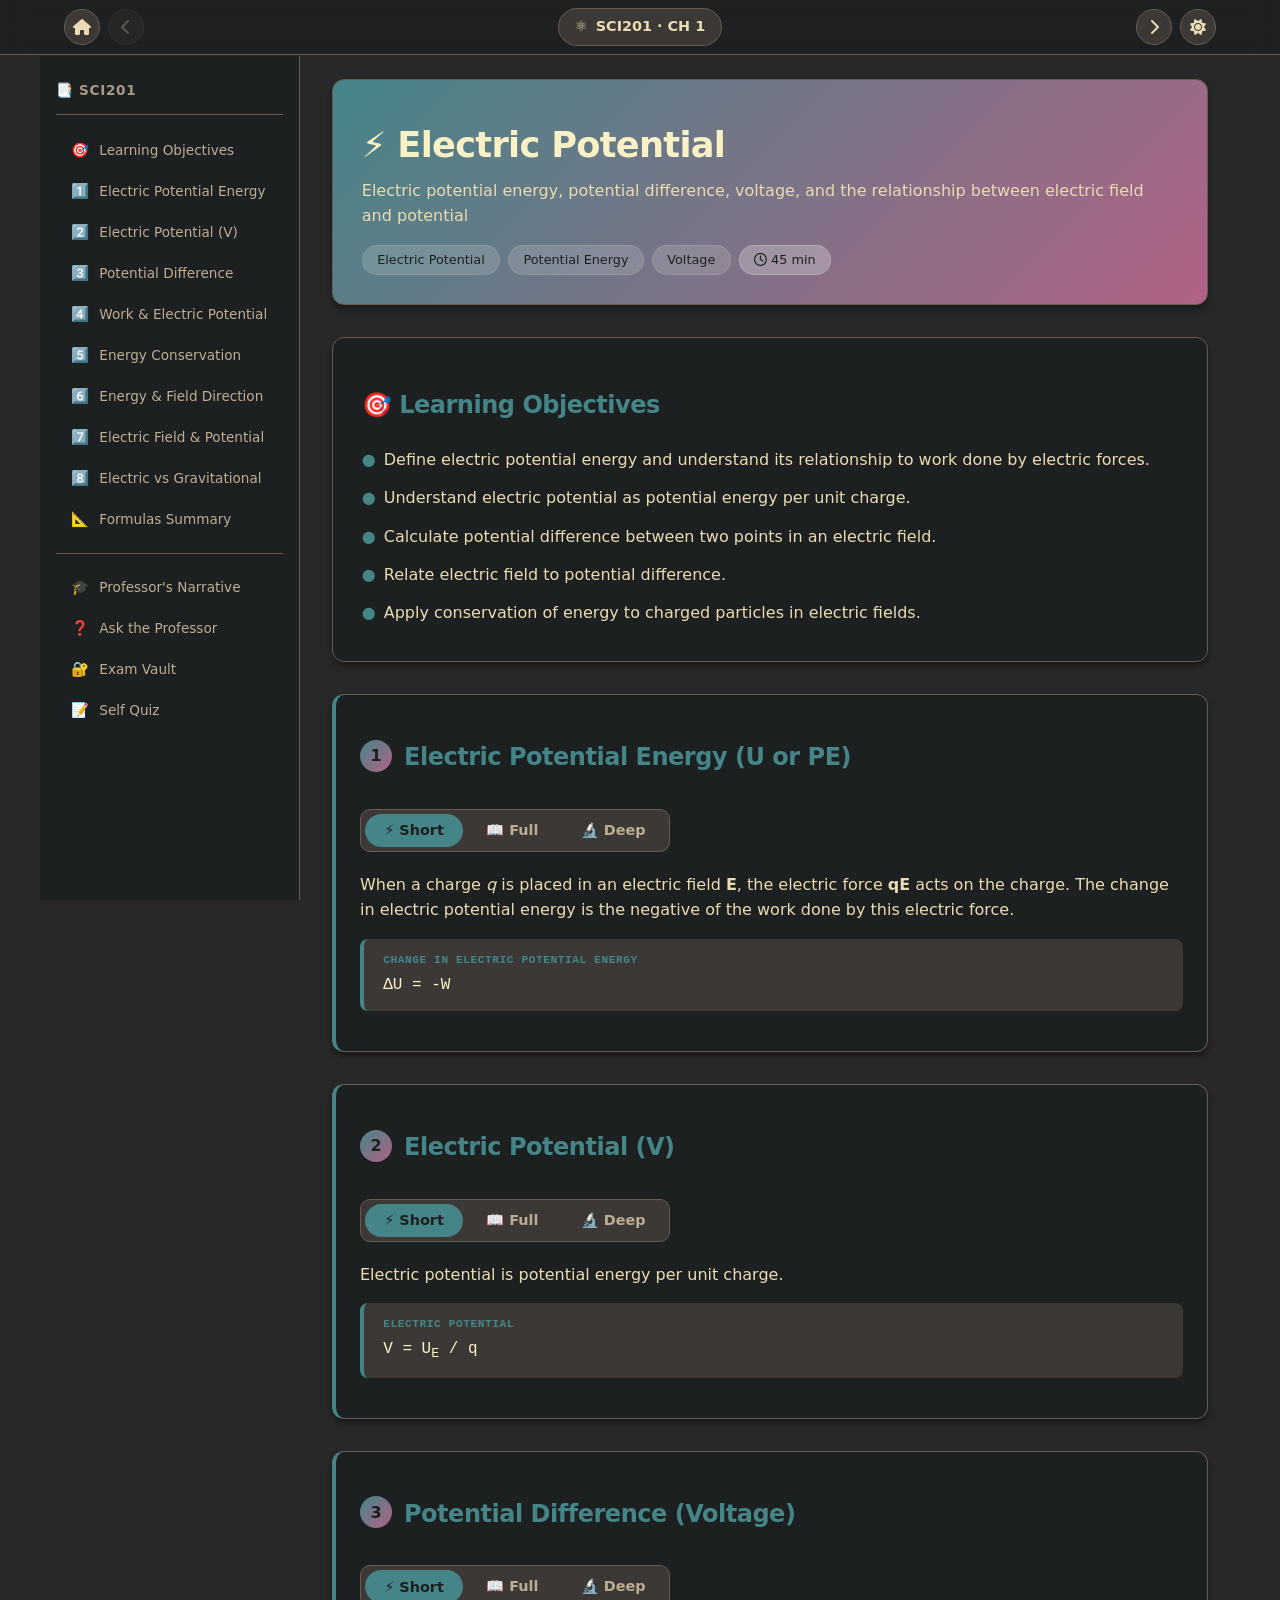
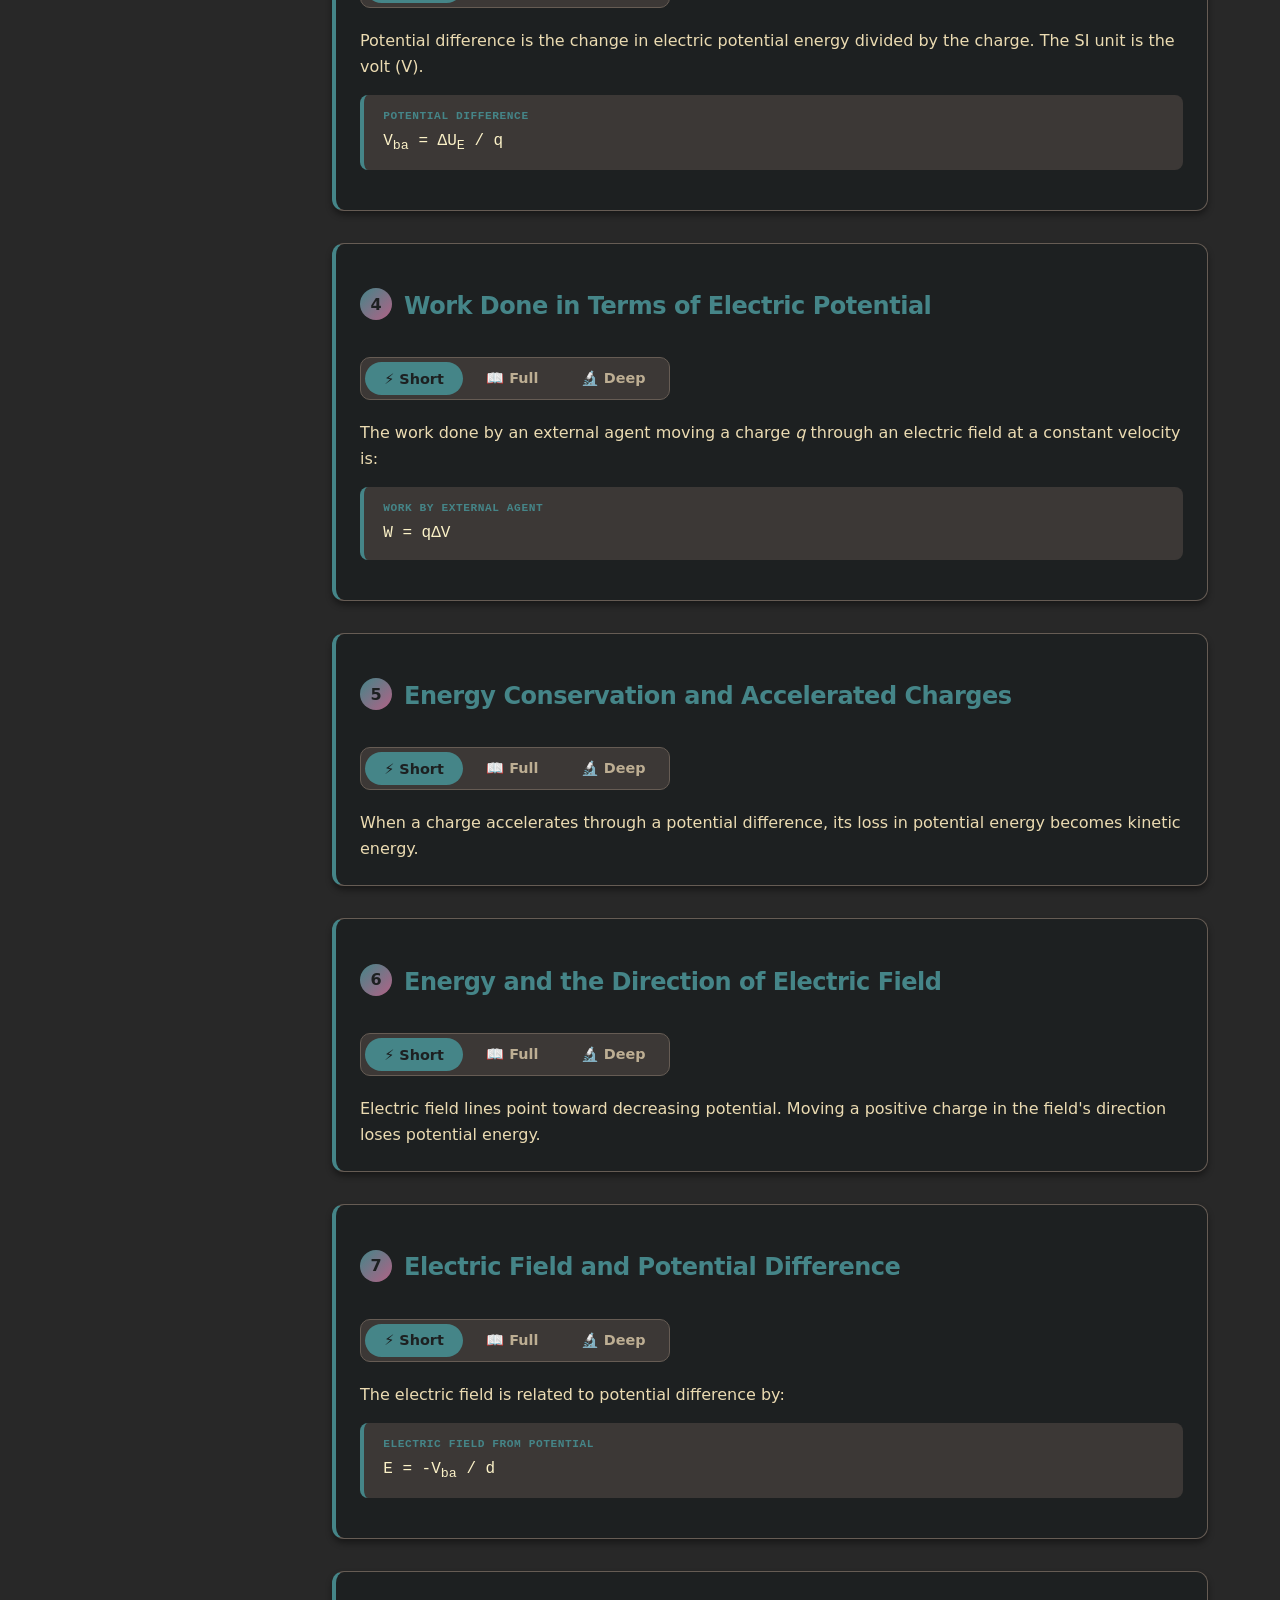
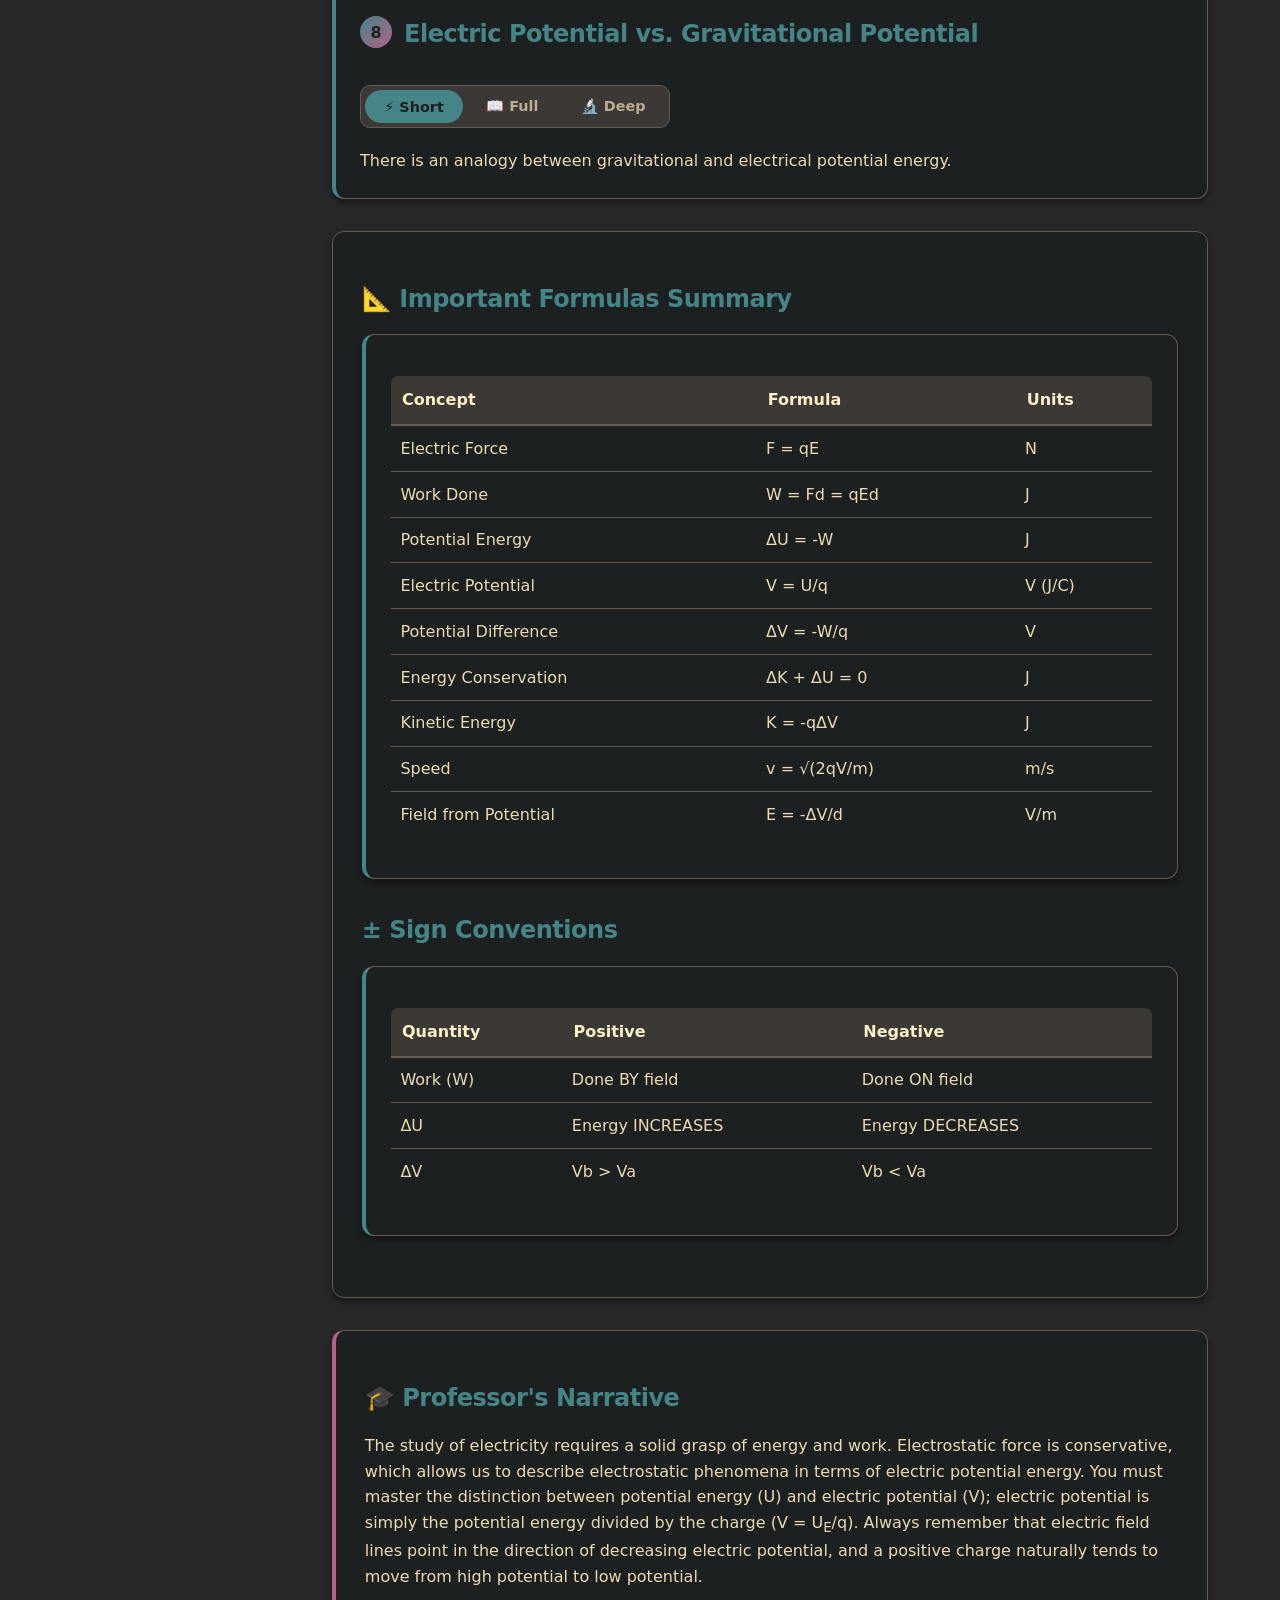
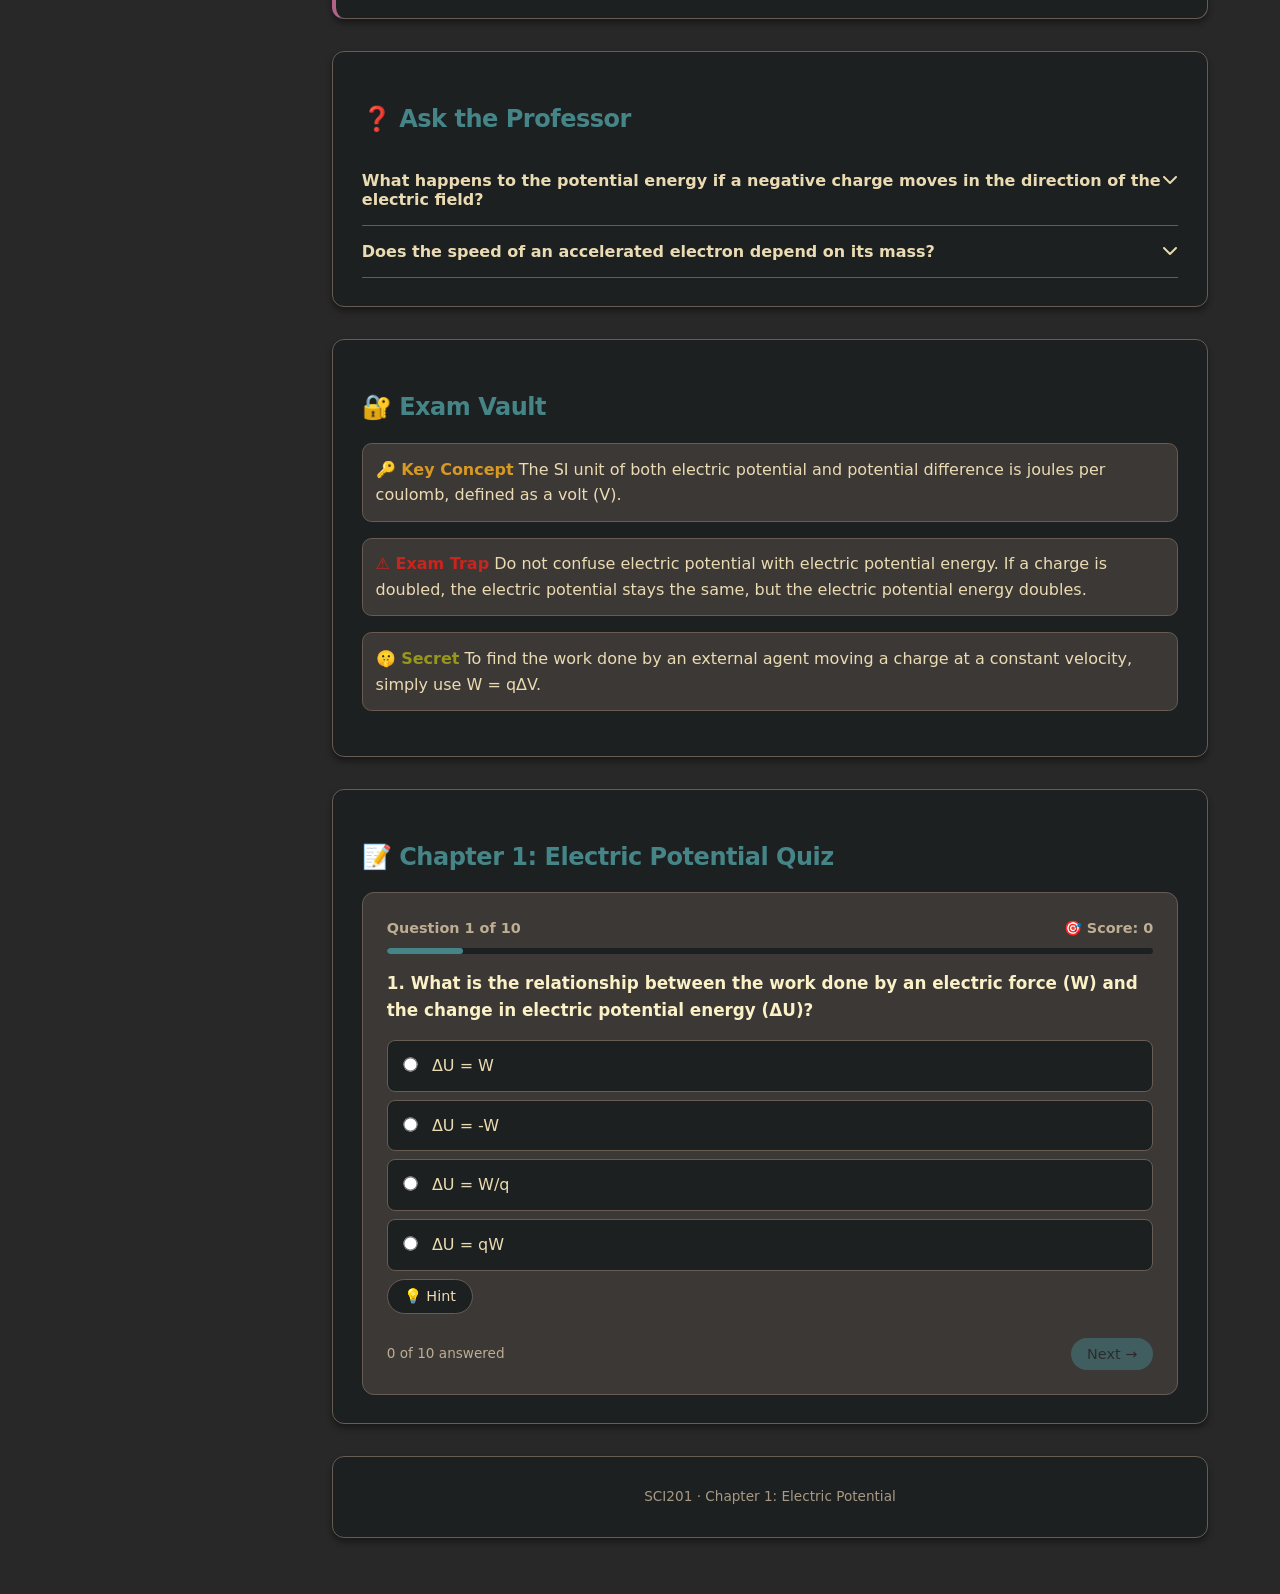
==== commit e323364d: "Fix chapter1 mobile and toolbar" ====
--- a/chapters/chapter1.html
+++ b/chapters/chapter1.html
@@ -116,7 +116,7 @@
                 min-height: 100vh;
                 max-width: 1200px;
                 margin: 0 auto;
-                overflow-x: hidden;
+                overflow-x: clip;
             }
 
             /* ================================================================
@@ -250,15 +250,6 @@
                 color: var(--primary);
             }
 
-            .chapter-nav {
-                display: flex;
-                align-items: center;
-                justify-content: space-between;
-                flex-wrap: wrap;
-                gap: 0.8rem;
-                margin-bottom: 0.5rem;
-            }
-
             .nav-btn {
                 background: var(--primary);
                 border: none;
@@ -622,9 +613,6 @@
                 font-size: 2rem;
             }
 
-            /* ================================================================
-               MOBILE SIDEBAR TOGGLE
-               ================================================================ */
             .sidebar-toggle {
                 display: none;
                 background: var(--primary);
@@ -638,11 +626,109 @@
                 box-shadow: var(--shadow);
             }
 
+            /* Toolbar */
+            .toolbar {
+                position: sticky;
+                top: 0;
+                z-index: 50;
+                width: 100vw;
+                left: 0;
+                right: 0;
+                background: rgba(251, 241, 199, 0.85);
+                backdrop-filter: blur(12px);
+                -webkit-backdrop-filter: blur(12px);
+                border-bottom: 1px solid var(--border);
+                padding: 0.5rem calc((100vw - 1200px) / 2 + 1.5rem);
+                display: flex;
+                align-items: center;
+                justify-content: space-between;
+                gap: 1rem;
+                margin-left: calc(-50vw + 600px);
+                margin-right: calc(-50vw + 600px);
+            }
+            [data-theme="dark"] .toolbar {
+                background: rgba(29, 32, 33, 0.9);
+            }
+            .toolbar-left,
+            .toolbar-right {
+                display: flex;
+                align-items: center;
+                gap: 0.5rem;
+            }
+            .toolbar-center {
+                display: flex;
+                align-items: center;
+                gap: 0.5rem;
+                font-weight: 700;
+                font-size: 0.9rem;
+                color: var(--text);
+                background: var(--surface-alt);
+                padding: 0.4rem 1rem;
+                border-radius: 2rem;
+                border: 1px solid var(--border);
+            }
+            .toolbar-btn {
+                background: var(--surface-alt);
+                border: 1px solid var(--border);
+                color: var(--text);
+                width: 36px;
+                height: 36px;
+                border-radius: 50%;
+                display: flex;
+                align-items: center;
+                justify-content: center;
+                cursor: pointer;
+                text-decoration: none;
+                font-size: 1rem;
+                transition: all 0.2s ease;
+            }
+            .toolbar-btn:hover {
+                background: var(--primary);
+                color: var(--bg0_h);
+                border-color: var(--aqua);
+            }
+            .toolbar-btn.disabled-btn {
+                opacity: 0.3;
+                cursor: not-allowed;
+                pointer-events: none;
+            }
+
+            .scroll-top-btn {
+                position: fixed;
+                bottom: 2rem;
+                right: 2rem;
+                z-index: 100;
+                background: var(--primary);
+                color: var(--bg0_h);
+                border: none;
+                width: 44px;
+                height: 44px;
+                border-radius: 50%;
+                font-size: 1.2rem;
+                cursor: pointer;
+                box-shadow: var(--shadow);
+                display: none;
+                align-items: center;
+                justify-content: center;
+                transition: all 0.3s ease;
+            }
+            .scroll-top-btn.visible {
+                display: flex;
+            }
+            .scroll-top-btn:hover {
+                filter: brightness(1.1);
+                transform: translateY(-2px);
+            }
+
+            /* MOBILE */
             @media (max-width: 900px) {
-                .toolbar-hamburger {
+                body {
+                    flex-direction: column;
+                }
+                .sidebar {
                     display: none !important;
                 }
-                .sidebar {
+                .toolbar-hamburger {
                     display: none !important;
                 }
                 .toolbar {
@@ -663,194 +749,16 @@
                 }
                 html,
                 body {
-                    overflow-x: hidden;
+                    overflow-x: clip;
                     width: 100%;
                 }
-                body {
-                    flex-direction: column;
-                }
-
-                .sidebar {
-                    position: fixed;
-                    left: -100%;
-                    top: 0;
-                    height: 100vh;
-                    width: 280px;
-                    transition: left 0.3s ease;
-                    z-index: 15;
-                }
-
-                .sidebar.open {
-                    left: 0;
-                }
-
-                .toolbar-hamburger {
-                    display: flex !important;
-                    align-items: center;
-                    justify-content: center;
-                }
-
                 .main-wrapper {
                     padding: 1rem;
                     width: 100%;
                 }
-            }
-            /* Toolbar full width above sidebar */
-            .toolbar {
-                position: sticky;
-                top: 0;
-                z-index: 50;
-                width: 100vw;
-                left: 0;
-                right: 0;
-                background: rgba(251, 241, 199, 0.85);
-                backdrop-filter: blur(12px);
-                -webkit-backdrop-filter: blur(12px);
-                border-bottom: 1px solid var(--border);
-                padding: 0.5rem calc((100vw - 1200px) / 2 + 1.5rem);
-                display: flex;
-                align-items: center;
-                justify-content: space-between;
-                gap: 1rem;
-                margin-left: calc(-50vw + 600px);
-                margin-right: calc(-50vw + 600px);
-            }
-
-            [data-theme="dark"] .toolbar {
-                background: rgba(29, 32, 33, 0.9);
-            }
-
-            .toolbar-left,
-            .toolbar-right {
-                display: flex;
-                align-items: center;
-                gap: 0.5rem;
-            }
-
-            .toolbar-center {
-                display: flex;
-                align-items: center;
-                gap: 0.5rem;
-                font-weight: 700;
-                font-size: 0.9rem;
-                color: var(--text);
-                background: var(--surface-alt);
-                padding: 0.4rem 1rem;
-                border-radius: 2rem;
-                border: 1px solid var(--border);
-            }
-
-            .toolbar-btn {
-                background: var(--surface-alt);
-                border: 1px solid var(--border);
-                color: var(--text);
-                width: 36px;
-                height: 36px;
-                border-radius: 50%;
-                display: flex;
-                align-items: center;
-                justify-content: center;
-                cursor: pointer;
-                text-decoration: none;
-                font-size: 1rem;
-                transition: all 0.2s ease;
-            }
-
-            .toolbar-btn:hover {
-                background: var(--primary);
-                color: var(--bg0_h);
-                border-color: var(--primary);
-            }
-
-            .toolbar-btn.disabled-btn {
-                opacity: 0.3;
-                cursor: not-allowed;
-                pointer-events: none;
-            }
-            @media (max-width: 900px) {
-                .toolbar-hamburger {
-                    display: none !important;
-                }
-                .sidebar {
-                    display: none !important;
-                }
-                .toolbar {
-                    width: 100%;
-                    margin-left: 0;
-                    margin-right: 0;
-                    padding: 0.5rem 1rem;
-                    left: 0;
-                    right: 0;
-                }
-                .concept-number {
-                    min-width: 32px;
-                    min-height: 32px;
-                    width: auto;
-                    height: auto;
-                    padding: 0.25rem 0.5rem;
-                    flex-shrink: 0;
-                }
-                html,
-                body {
-                    overflow-x: hidden;
-                    width: 100%;
-                }
-                .toolbar {
-                    width: 100%;
-                    margin-left: 0;
-                    margin-right: 0;
-                    padding: 0.5rem 1rem;
-                    left: 0;
-                    right: 0;
-                }
-
-                .sidebar {
-                    top: 56px;
-                    height: calc(100vh - 56px);
-                }
-
-                .sidebar-toggle {
-                    display: flex !important;
-                    position: static !important;
-                    margin: 0;
-                }
-
-                html,
-                body {
-                    overflow-x: hidden;
-                    width: 100%;
-                }
                 .scroll-top-btn {
-                    position: fixed;
-                    bottom: 2rem;
-                    right: 2rem;
-                    z-index: 100;
-                    background: var(--primary);
-                    color: var(--bg0_h);
-                    border: none;
-                    width: 44px;
-                    height: 44px;
-                    border-radius: 50%;
-                    font-size: 1.2rem;
-                    cursor: pointer;
-                    box-shadow: var(--shadow);
-                    display: none;
-                    align-items: center;
-                    justify-content: center;
-                    transition: all 0.3s ease;
-                }
-                .scroll-top-btn.visible {
-                    display: flex;
-                }
-                .scroll-top-btn:hover {
-                    filter: brightness(1.1);
-                    transform: translateY(-2px);
-                }
-                @media (max-width: 900px) {
-                    .scroll-top-btn {
-                        bottom: 1.5rem;
-                        right: 1.5rem;
-                    }
+                    bottom: 1.5rem;
+                    right: 1.5rem;
                 }
             }
         </style>
@@ -1629,17 +1537,9 @@
                     const next = cur === "dark" ? "light" : "dark";
                     html.setAttribute("data-theme", next);
                     localStorage.setItem("garden_theme", next);
-                    const btn = document.getElementById("themeBtn");
-                    if (btn)
-                        btn.textContent =
-                            next === "dark" ? "🌙 Dark Mode" : "☀️ Light Mode";
                 };
                 const saved = localStorage.getItem("garden_theme") || "dark";
                 document.documentElement.setAttribute("data-theme", saved);
-                const btn = document.getElementById("themeBtn");
-                if (btn)
-                    btn.textContent =
-                        saved === "dark" ? "🌙 Dark Mode" : "☀️ Light Mode";
 
                 // DEPTH TABS
                 document.querySelectorAll(".depth-tabs").forEach((tabGroup) => {
